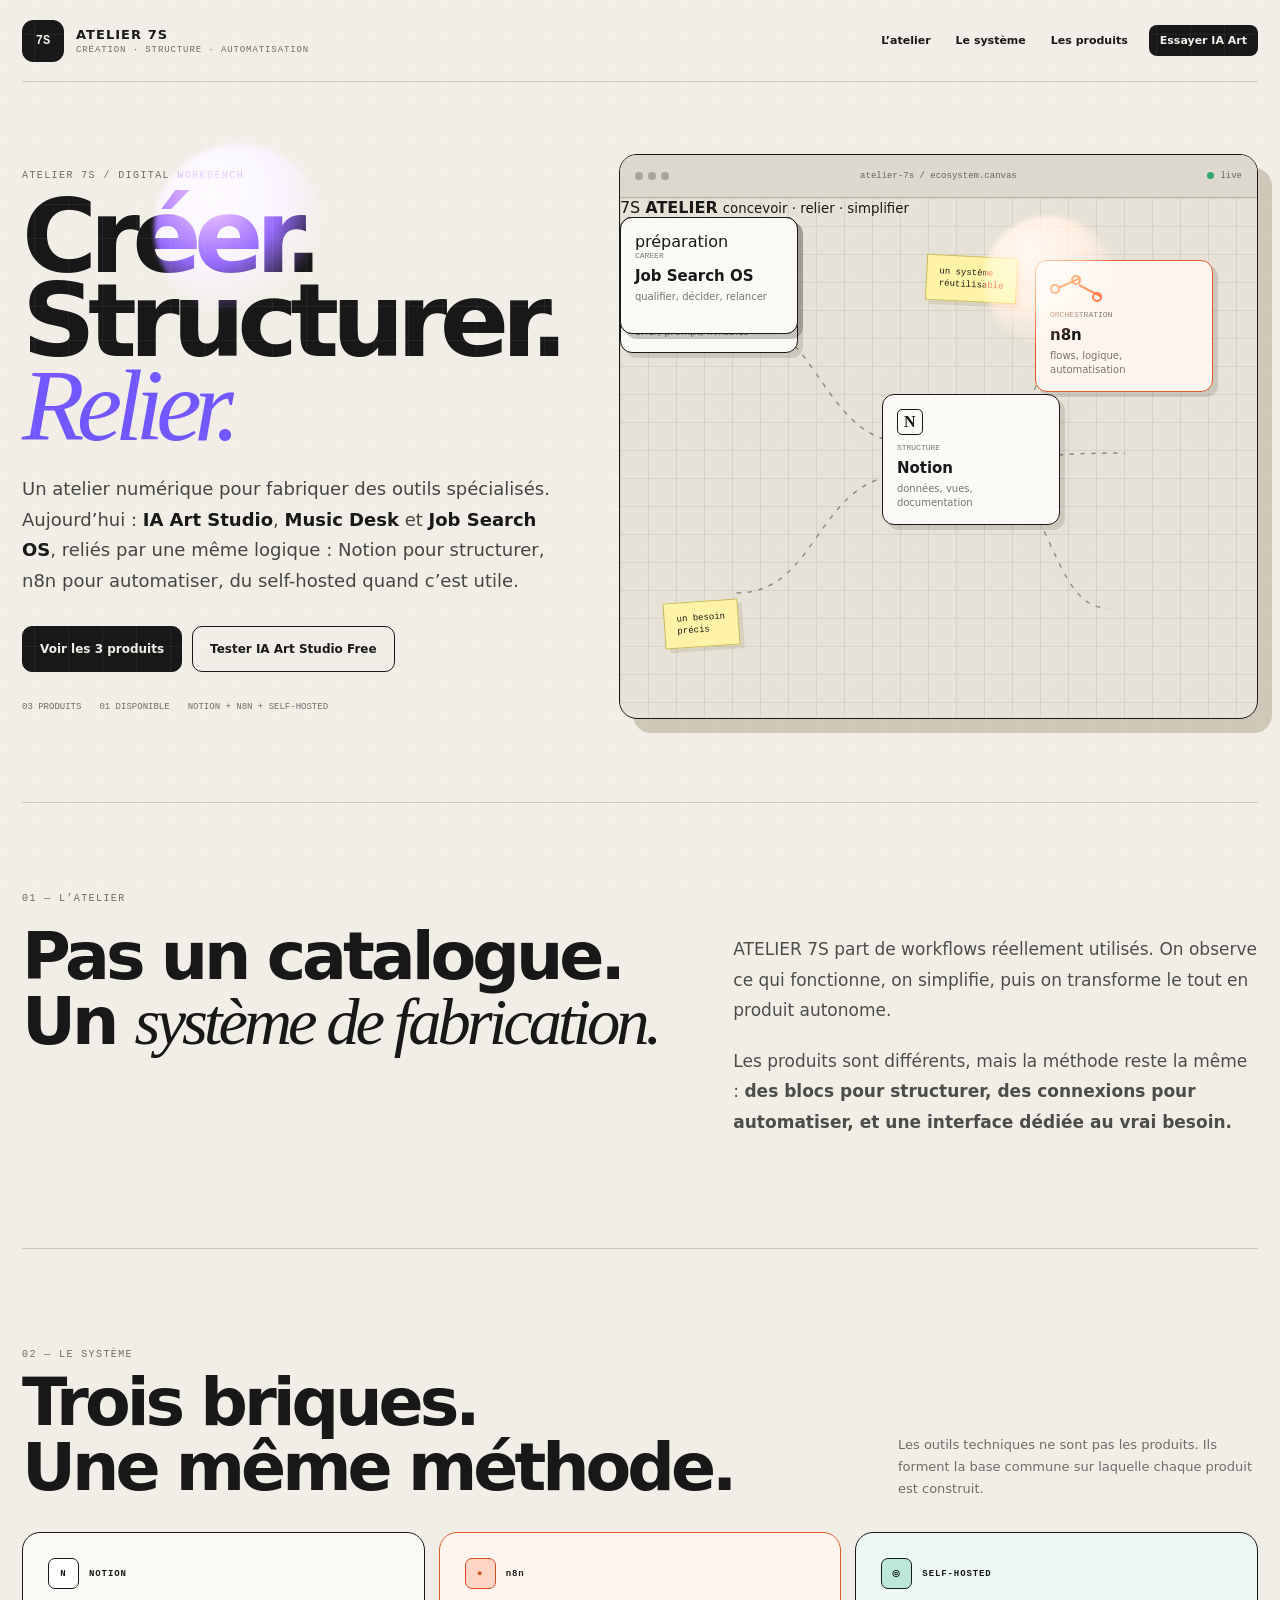
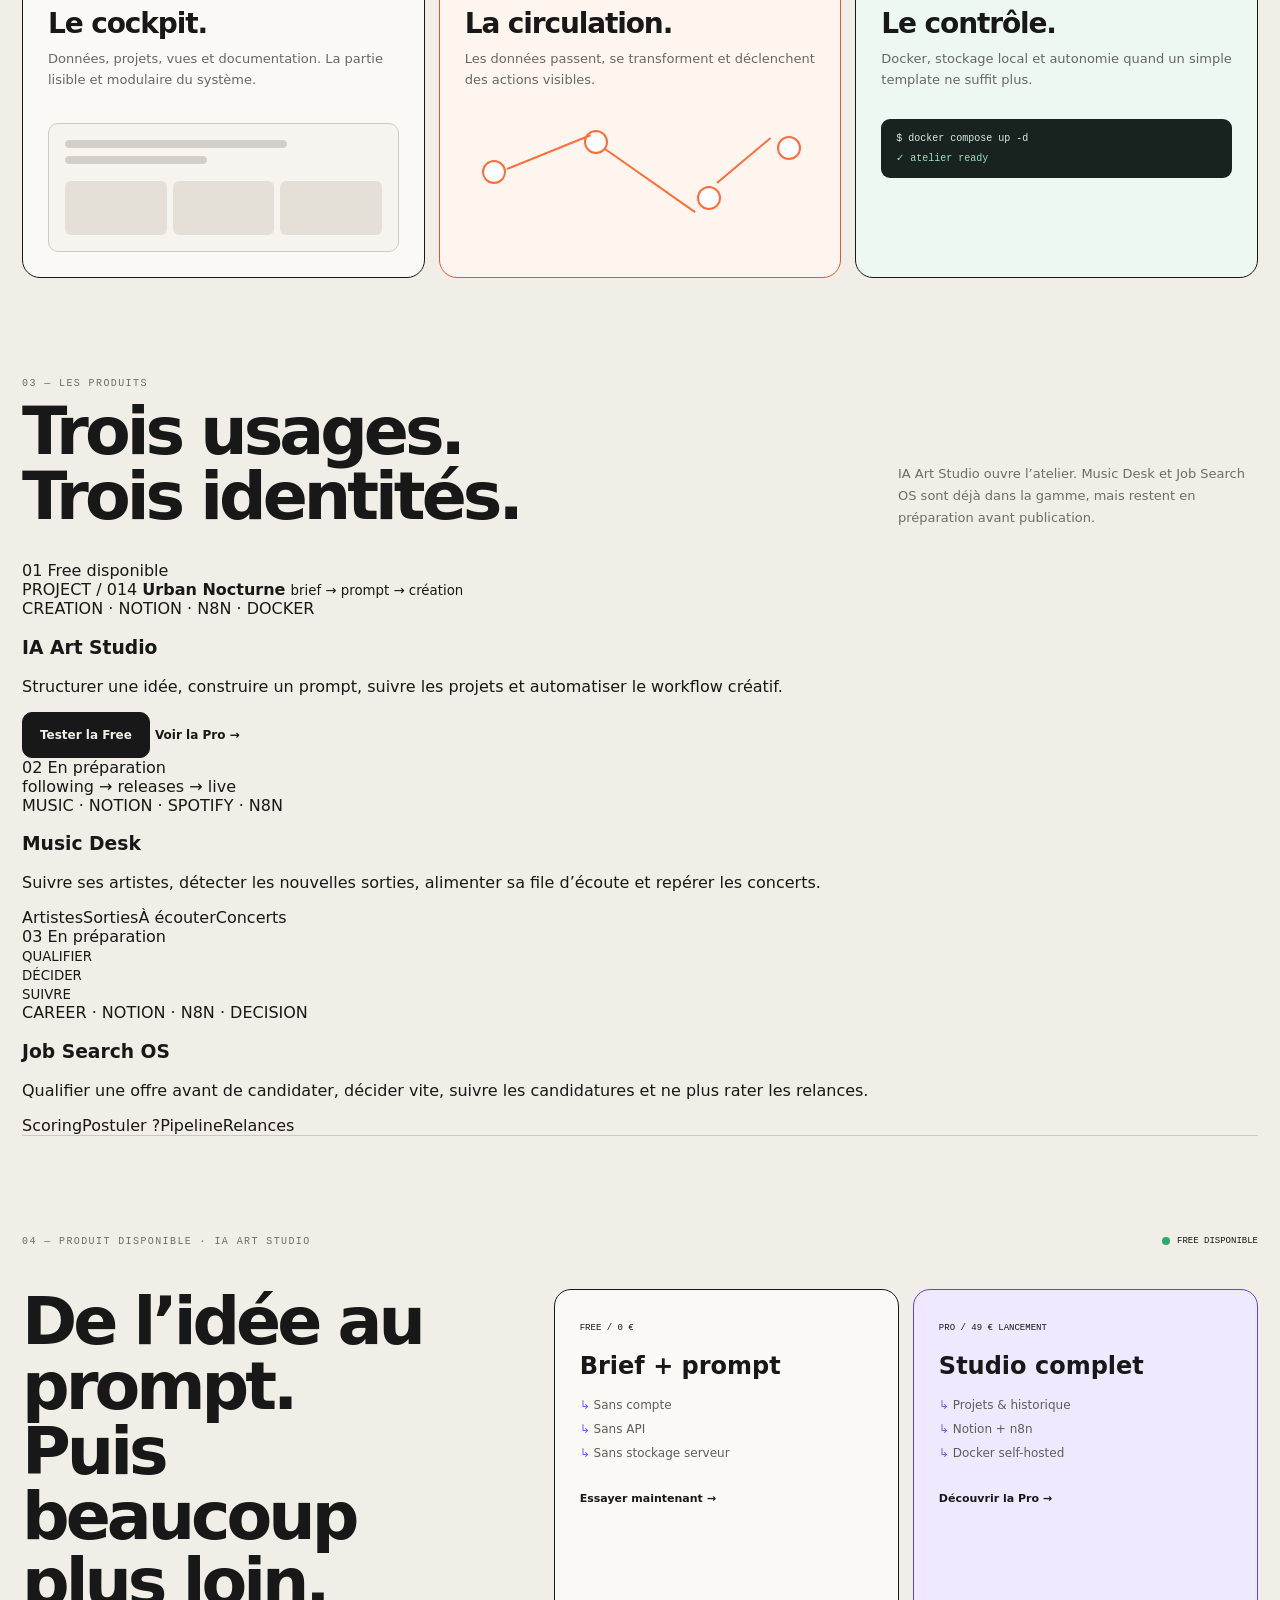
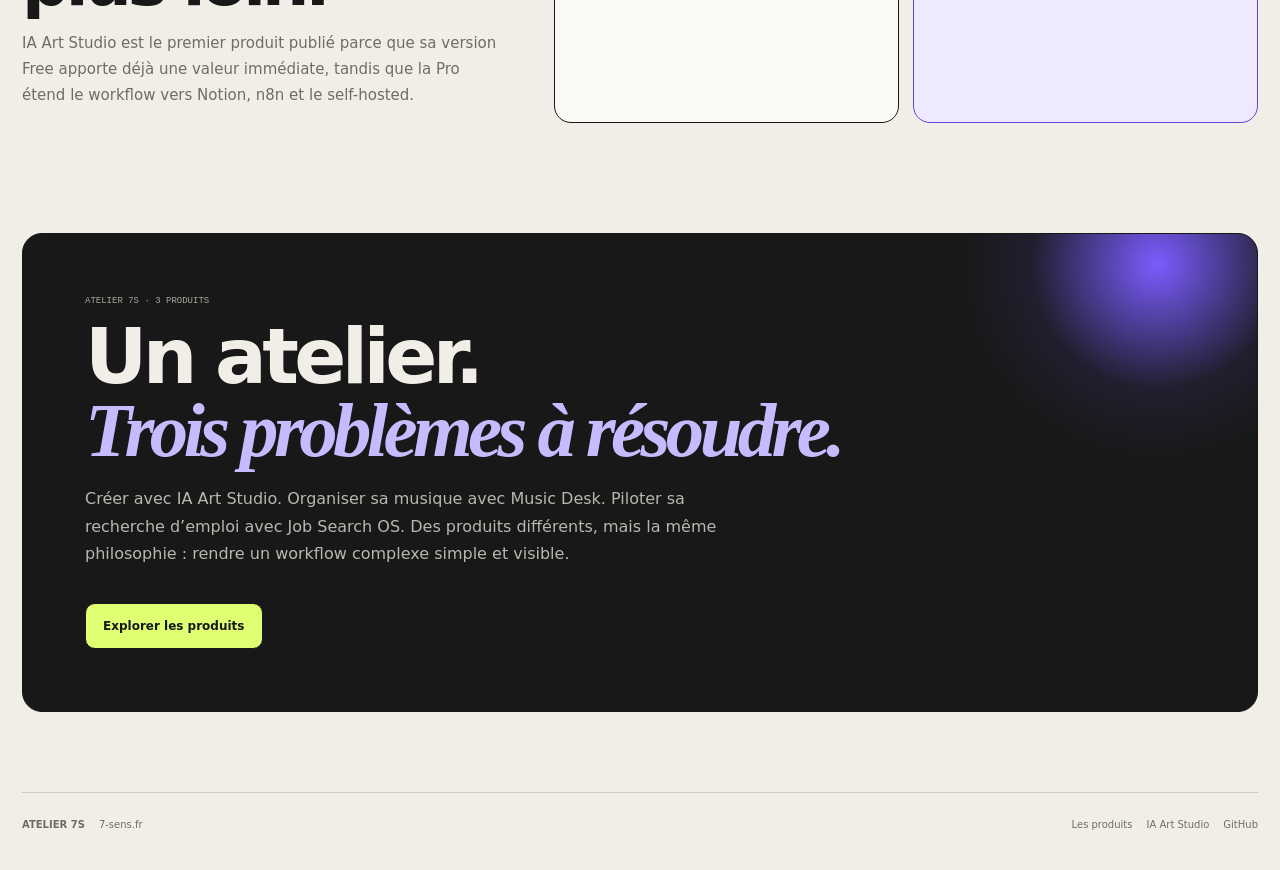
==== index.html @ d1209bac "ATELIER 7S — remet les trois produits au centre de la home" ====
<!doctype html>
<html lang="fr">
<head>
  <meta charset="utf-8">
  <meta name="viewport" content="width=device-width,initial-scale=1">
  <meta name="theme-color" content="#f1eee7">
  <title>ATELIER 7S · Trois produits, un même atelier numérique</title>
  <meta name="description" content="ATELIER 7S conçoit trois produits numériques spécialisés : IA Art Studio, Music Desk et Job Search OS, autour de Notion, n8n et du self-hosted.">
  <link rel="stylesheet" href="atelier-2026.css">
</head>
<body>
  <header class="site-header">
    <a class="identity" href="#top" aria-label="ATELIER 7S">
      <span class="mark">7S</span>
      <span class="identity-copy"><strong>ATELIER 7S</strong><small>CRÉATION · STRUCTURE · AUTOMATISATION</small></span>
    </a>
    <nav aria-label="Navigation principale">
      <a href="#atelier">L’atelier</a>
      <a href="#stack">Le système</a>
      <a href="#products">Les produits</a>
      <a class="nav-button" href="ia-art-studio/free/">Essayer IA Art</a>
    </nav>
  </header>

  <main id="top">
    <section class="hero">
      <div class="hero-copy">
        <p class="eyebrow">ATELIER 7S / DIGITAL WORKBENCH</p>
        <h1>Créer.<br>Structurer.<br><span>Relier.</span></h1>
        <p class="hero-text">Un atelier numérique pour fabriquer des outils spécialisés. Aujourd’hui : <strong>IA Art Studio</strong>, <strong>Music Desk</strong> et <strong>Job Search OS</strong>, reliés par une même logique : Notion pour structurer, n8n pour automatiser, du self-hosted quand c’est utile.</p>
        <div class="hero-actions">
          <a class="button button-dark" href="#products">Voir les 3 produits</a>
          <a class="button button-light" href="ia-art-studio/free/">Tester IA Art Studio Free</a>
        </div>
        <div class="hero-meta">
          <span>03 produits</span>
          <span>01 disponible</span>
          <span>Notion + n8n + self-hosted</span>
        </div>
      </div>

      <div class="workbench" aria-label="Écosystème ATELIER 7S">
        <div class="workbench-top">
          <span class="window-dots"><i></i><i></i><i></i></span>
          <span>atelier-7s / ecosystem.canvas</span>
          <span class="live-state"><i></i>live</span>
        </div>

        <div class="canvas ecosystem-canvas">
          <svg class="flow-lines ecosystem-lines" viewBox="0 0 700 520" preserveAspectRatio="none" aria-hidden="true">
            <path d="M128 120 C220 120, 220 245, 318 245" />
            <path d="M128 395 C220 395, 215 276, 318 276" />
            <path d="M386 250 C470 250, 455 105, 535 105" />
            <path d="M386 260 C480 260, 470 255, 555 255" />
            <path d="M386 270 C475 270, 470 410, 535 410" />
          </svg>

          <article class="flow-node node-notion ecosystem-tool notion-tool">
            <div class="node-brand notion-brand">N</div>
            <small>STRUCTURE</small>
            <strong>Notion</strong>
            <p>données, vues, documentation</p>
          </article>

          <article class="flow-node node-n8n ecosystem-tool n8n-tool">
            <div class="mini-flow"><i></i><i></i><i></i><b></b><b></b></div>
            <small>ORCHESTRATION</small>
            <strong>n8n</strong>
            <p>flows, logique, automatisation</p>
          </article>

          <article class="atelier-core">
            <span>7S</span>
            <strong>ATELIER</strong>
            <small>concevoir · relier · simplifier</small>
          </article>

          <article class="flow-node product-node art-node">
            <span class="node-status active">disponible</span>
            <div class="art-swatch"></div>
            <small>CREATION</small>
            <strong>IA Art Studio</strong>
            <p>brief, prompt, livrables</p>
          </article>

          <article class="flow-node product-node music-node">
            <span class="node-status soon">préparation</span>
            <div class="music-glyph"><i></i><i></i><i></i><i></i></div>
            <small>MUSIC</small>
            <strong>Music Desk</strong>
            <p>artistes, sorties, concerts</p>
          </article>

          <article class="flow-node product-node job-node">
            <span class="node-status soon">préparation</span>
            <div class="job-glyph"><i></i><i></i><i></i></div>
            <small>CAREER</small>
            <strong>Job Search OS</strong>
            <p>qualifier, décider, relancer</p>
          </article>

          <div class="canvas-note note-a">un besoin<br>précis</div>
          <div class="canvas-note note-b">un système<br>réutilisable</div>
        </div>
      </div>
    </section>

    <section class="atelier-section" id="atelier">
      <div class="section-label">01 — L’ATELIER</div>
      <div class="atelier-grid">
        <div>
          <h2>Pas un catalogue.<br>Un <em>système de fabrication.</em></h2>
        </div>
        <div class="atelier-copy">
          <p>ATELIER 7S part de workflows réellement utilisés. On observe ce qui fonctionne, on simplifie, puis on transforme le tout en produit autonome.</p>
          <p>Les produits sont différents, mais la méthode reste la même : <strong>des blocs pour structurer, des connexions pour automatiser, et une interface dédiée au vrai besoin.</strong></p>
        </div>
      </div>
    </section>

    <section class="stack-section" id="stack">
      <div class="section-heading">
        <div>
          <p class="section-label">02 — LE SYSTÈME</p>
          <h2>Trois briques.<br>Une même méthode.</h2>
        </div>
        <p>Les outils techniques ne sont pas les produits. Ils forment la base commune sur laquelle chaque produit est construit.</p>
      </div>

      <div class="bento">
        <article class="tile tile-notion">
          <div class="tile-top"><span class="brand-square notion-square">N</span><span>NOTION</span></div>
          <h3>Le cockpit.</h3>
          <p>Données, projets, vues et documentation. La partie lisible et modulaire du système.</p>
          <div class="notion-mock">
            <span class="line w70"></span><span class="line w45"></span>
            <div class="mock-columns"><i></i><i></i><i></i></div>
          </div>
        </article>

        <article class="tile tile-n8n">
          <div class="tile-top"><span class="brand-square n8n-square">●</span><span>n8n</span></div>
          <h3>La circulation.</h3>
          <p>Les données passent, se transforment et déclenchent des actions visibles.</p>
          <div class="n8n-mock">
            <span class="n n1"></span><span class="n n2"></span><span class="n n3"></span><span class="n n4"></span>
            <i class="c c1"></i><i class="c c2"></i><i class="c c3"></i>
          </div>
        </article>

        <article class="tile tile-local">
          <div class="tile-top"><span class="brand-square local-square">◎</span><span>SELF-HOSTED</span></div>
          <h3>Le contrôle.</h3>
          <p>Docker, stockage local et autonomie quand un simple template ne suffit plus.</p>
          <div class="terminal">
            <span>$ docker compose up -d</span>
            <span class="terminal-ok">✓ atelier ready</span>
          </div>
        </article>
      </div>
    </section>

    <section class="products-section" id="products">
      <div class="section-heading">
        <div>
          <p class="section-label">03 — LES PRODUITS</p>
          <h2>Trois usages.<br>Trois identités.</h2>
        </div>
        <p>IA Art Studio ouvre l’atelier. Music Desk et Job Search OS sont déjà dans la gamme, mais restent en préparation avant publication.</p>
      </div>

      <div class="product-family">
        <article class="family-card family-art">
          <div class="family-card-head">
            <span class="family-number">01</span>
            <span class="family-status active">Free disponible</span>
          </div>
          <div class="family-visual art-family-visual">
            <div class="art-orb orb-a"></div>
            <div class="art-orb orb-b"></div>
            <div class="art-gridlines"></div>
            <div class="mini-ui">
              <span>PROJECT / 014</span>
              <strong>Urban Nocturne</strong>
              <small>brief → prompt → création</small>
            </div>
          </div>
          <div class="family-copy">
            <span class="family-kicker">CREATION · NOTION · N8N · DOCKER</span>
            <h3>IA Art Studio</h3>
            <p>Structurer une idée, construire un prompt, suivre les projets et automatiser le workflow créatif.</p>
            <div class="family-actions">
              <a class="button button-dark" href="ia-art-studio/free/">Tester la Free</a>
              <a class="text-link" href="ia-art-studio/">Voir la Pro →</a>
            </div>
          </div>
        </article>

        <article class="family-card family-music">
          <div class="family-card-head">
            <span class="family-number">02</span>
            <span class="family-status soon">En préparation</span>
          </div>
          <div class="family-visual music-family-visual">
            <div class="record record-a"><i></i></div>
            <div class="record record-b"><i></i></div>
            <div class="waveform"><i></i><i></i><i></i><i></i><i></i><i></i><i></i><i></i></div>
            <span class="now-playing">following → releases → live</span>
          </div>
          <div class="family-copy">
            <span class="family-kicker">MUSIC · NOTION · SPOTIFY · N8N</span>
            <h3>Music Desk</h3>
            <p>Suivre ses artistes, détecter les nouvelles sorties, alimenter sa file d’écoute et repérer les concerts.</p>
            <div class="family-tags"><span>Artistes</span><span>Sorties</span><span>À écouter</span><span>Concerts</span></div>
          </div>
        </article>

        <article class="family-card family-job">
          <div class="family-card-head">
            <span class="family-number">03</span>
            <span class="family-status soon">En préparation</span>
          </div>
          <div class="family-visual job-family-visual">
            <div class="pipeline-col">
              <small>QUALIFIER</small><i></i><i></i><i></i>
            </div>
            <div class="pipeline-col">
              <small>DÉCIDER</small><i class="good"></i><i></i>
            </div>
            <div class="pipeline-col">
              <small>SUIVRE</small><i></i><i class="good"></i>
            </div>
          </div>
          <div class="family-copy">
            <span class="family-kicker">CAREER · NOTION · N8N · DECISION</span>
            <h3>Job Search OS</h3>
            <p>Qualifier une offre avant de candidater, décider vite, suivre les candidatures et ne plus rater les relances.</p>
            <div class="family-tags"><span>Scoring</span><span>Postuler ?</span><span>Pipeline</span><span>Relances</span></div>
          </div>
        </article>
      </div>
    </section>

    <section class="product-focus" id="ia-art">
      <div class="product-focus-head">
        <p class="section-label">04 — PRODUIT DISPONIBLE · IA ART STUDIO</p>
        <span class="availability"><i></i> Free disponible</span>
      </div>
      <div class="product-focus-grid">
        <div>
          <h2>De l’idée au prompt.<br>Puis beaucoup plus loin.</h2>
          <p>IA Art Studio est le premier produit publié parce que sa version Free apporte déjà une valeur immédiate, tandis que la Pro étend le workflow vers Notion, n8n et le self-hosted.</p>
        </div>
        <div class="edition-card free-card">
          <span>FREE / 0 €</span>
          <h3>Brief + prompt</h3>
          <ul><li>Sans compte</li><li>Sans API</li><li>Sans stockage serveur</li></ul>
          <a href="ia-art-studio/free/">Essayer maintenant →</a>
        </div>
        <div class="edition-card pro-card">
          <span>PRO / 49 € LANCEMENT</span>
          <h3>Studio complet</h3>
          <ul><li>Projets & historique</li><li>Notion + n8n</li><li>Docker self-hosted</li></ul>
          <a href="ia-art-studio/">Découvrir la Pro →</a>
        </div>
      </div>
    </section>

    <section class="closing">
      <div class="closing-label">ATELIER 7S · 3 PRODUITS</div>
      <h2>Un atelier.<br><span>Trois problèmes à résoudre.</span></h2>
      <p>Créer avec IA Art Studio. Organiser sa musique avec Music Desk. Piloter sa recherche d’emploi avec Job Search OS. Des produits différents, mais la même philosophie : rendre un workflow complexe simple et visible.</p>
      <a class="button button-accent" href="#products">Explorer les produits</a>
    </section>
  </main>

  <footer>
    <div><strong>ATELIER 7S</strong><span>7-sens.fr</span></div>
    <div><a href="#products">Les produits</a><a href="ia-art-studio/">IA Art Studio</a><a href="https://github.com/Etorrent-Org">GitHub</a></div>
  </footer>
</body>
</html>
---- atelier-2026.css ----
@import url('https://fonts.googleapis.com/css2?family=DM+Mono:wght@400;500&family=Manrope:wght@400;500;600;700;800&family=Newsreader:ital,opsz,wght@1,6..72,500&display=swap');

:root{
  --paper:#f1eee7;--paper-2:#e8e3d9;--ink:#171817;--muted:#6d6d67;--line:#cfc9bd;
  --violet:#7257ff;--violet-soft:#d9d0ff;--orange:#ff6d3a;--orange-soft:#ffd5c6;
  --mint:#bce8d8;--acid:#dfff73;--white:#faf9f5;--black:#151615;
}
*{box-sizing:border-box}
html{scroll-behavior:smooth}
body{margin:0;background:var(--paper);color:var(--ink);font-family:Inter,ui-sans-serif,system-ui,-apple-system,BlinkMacSystemFont,"Segoe UI",sans-serif}
a{color:inherit}
.site-header{width:min(1400px,calc(100% - 44px));margin:auto;min-height:82px;display:flex;align-items:center;justify-content:space-between;border-bottom:1px solid var(--line);gap:24px}
.identity{display:flex;align-items:center;gap:12px;text-decoration:none}
.mark{width:42px;height:42px;display:grid;place-items:center;border:1.5px solid var(--ink);border-radius:11px;background:var(--ink);color:var(--paper);font:700 12px ui-monospace,SFMono-Regular,Menlo,Consolas,monospace}
.identity-copy strong,.identity-copy small{display:block}.identity-copy strong{font-size:13px;letter-spacing:.08em}.identity-copy small{margin-top:3px;color:var(--muted);font:500 9px ui-monospace,SFMono-Regular,Menlo,Consolas,monospace;letter-spacing:.1em}
.site-header nav{display:flex;align-items:center;gap:3px}.site-header nav a{padding:9px 11px;text-decoration:none;font-size:11px;font-weight:700;border-radius:8px}.site-header nav a:hover{background:rgba(23,24,23,.06)}
.site-header .nav-button{margin-left:7px;background:var(--ink);color:var(--paper)}
main{width:min(1400px,calc(100% - 44px));margin:auto}
.hero{min-height:720px;display:grid;grid-template-columns:.88fr 1.12fr;gap:58px;align-items:center;padding:70px 0 82px}
.eyebrow,.section-label{font:500 10px ui-monospace,SFMono-Regular,Menlo,Consolas,monospace;letter-spacing:.14em;text-transform:uppercase;color:var(--muted)}
.hero h1{margin:14px 0 26px;font-size:clamp(68px,8vw,118px);line-height:.82;letter-spacing:-.075em}.hero h1 span{font-family:Georgia,"Times New Roman",serif;font-style:italic;font-weight:500;color:var(--violet)}
.hero-text{max-width:590px;font-size:18px;line-height:1.7;color:#44453f}.hero-text strong{color:var(--ink)}
.hero-actions{display:flex;gap:10px;margin-top:29px;flex-wrap:wrap}.button{min-height:46px;display:inline-flex;align-items:center;justify-content:center;padding:0 17px;border-radius:10px;text-decoration:none;font-size:12px;font-weight:800;border:1.5px solid var(--ink);transition:.18s transform,.18s box-shadow}.button:hover{transform:translateY(-2px);box-shadow:0 8px 0 rgba(23,24,23,.11)}.button-dark{background:var(--ink);color:var(--paper)}.button-light{background:transparent}.button-accent{background:var(--acid)}
.hero-meta{display:flex;gap:18px;flex-wrap:wrap;margin-top:30px;color:var(--muted);font:500 9px ui-monospace,SFMono-Regular,Menlo,Consolas,monospace;text-transform:uppercase}
.workbench{border:1.5px solid var(--ink);border-radius:18px;background:#e7e2d7;box-shadow:14px 14px 0 #cfc7b8;overflow:hidden}
.workbench-top{height:43px;display:grid;grid-template-columns:1fr auto 1fr;align-items:center;padding:0 15px;border-bottom:1px solid #bdb7ab;font:500 9px ui-monospace,SFMono-Regular,Menlo,Consolas,monospace;color:#67655f;background:#ddd8ce}.window-dots{display:flex;gap:5px}.window-dots i{width:8px;height:8px;border-radius:50%;background:#aaa49a}.workbench-top>span:nth-child(2){justify-self:center}.live-state{justify-self:end;display:flex;gap:6px;align-items:center}.live-state i{width:7px;height:7px;border-radius:50%;background:#32a56d}
.canvas{position:relative;height:520px;overflow:hidden;background-image:linear-gradient(#d7d1c6 1px,transparent 1px),linear-gradient(90deg,#d7d1c6 1px,transparent 1px);background-size:28px 28px}
.flow-lines{position:absolute;inset:0;width:100%;height:100%}.flow-lines path{fill:none;stroke:#8f8b82;stroke-width:1.5;stroke-dasharray:5 7;animation:dash 13s linear infinite}@keyframes dash{to{stroke-dashoffset:-120}}
.flow-node{position:absolute;width:178px;min-height:117px;padding:14px 14px 13px;border:1.5px solid var(--ink);border-radius:12px;background:var(--white);box-shadow:5px 5px 0 rgba(23,24,23,.13)}.flow-node small{display:block;margin:0 0 7px;font:500 8px ui-monospace,SFMono-Regular,Menlo,Consolas,monospace;color:#7a7971}.flow-node strong{display:block;font-size:15px}.flow-node p{margin:5px 0 0;color:#77756f;font-size:10px;line-height:1.45}.node-index{position:absolute;right:10px;top:10px;font:500 8px ui-monospace,SFMono-Regular,Menlo,Consolas,monospace;color:#8c887e}.node-brief{left:42px;top:65px}.node-notion{left:262px;top:196px}.node-n8n{right:44px;top:62px;border-color:#e3592b;background:#fff5ef}.node-art{right:28px;bottom:54px;border-color:#5f46da;background:#f4f0ff}
.node-brand{width:26px;height:26px;display:grid;place-items:center;margin-bottom:8px;border:1px solid var(--ink);border-radius:5px;font-family:Georgia,serif;font-weight:800}.mini-flow{position:relative;width:52px;height:27px;margin-bottom:8px}.mini-flow i{position:absolute;width:10px;height:10px;border:2px solid var(--orange);border-radius:50%;background:#fff}.mini-flow i:nth-child(1){left:0;top:9px}.mini-flow i:nth-child(2){left:21px;top:0}.mini-flow i:nth-child(3){right:0;bottom:0}.mini-flow b{position:absolute;height:2px;background:var(--orange);transform-origin:left}.mini-flow b:nth-of-type(1){width:24px;left:8px;top:12px;transform:rotate(-24deg)}.mini-flow b:nth-of-type(2){width:25px;left:29px;top:9px;transform:rotate(28deg)}
.art-swatch{width:44px;height:27px;margin-bottom:8px;border-radius:7px;background:linear-gradient(135deg,#5d49f2,#c161ff 55%,#ff7b59)}
.canvas-note{position:absolute;padding:10px 12px;background:#fff3a7;border:1px solid #c4b85e;font:500 9px ui-monospace,SFMono-Regular,Menlo,Consolas,monospace;line-height:1.35;transform:rotate(-4deg);box-shadow:4px 4px 0 rgba(92,81,28,.12)}.note-a{left:44px;bottom:70px}.note-b{left:48%;top:58px;transform:rotate(3deg)}
.atelier-section,.stack-section,.product-focus{padding:90px 0;border-top:1px solid var(--line)}
.atelier-grid{display:grid;grid-template-columns:1.1fr .9fr;gap:70px;margin-top:20px}.atelier-grid h2,.section-heading h2,.product-focus h2{margin:0;font-size:clamp(44px,5.2vw,76px);line-height:.98;letter-spacing:-.06em}.atelier-grid h2 em{font-family:Georgia,"Times New Roman",serif;font-weight:500}.atelier-copy{padding-top:10px}.atelier-copy p{margin:0 0 20px;color:#4d4d48;font-size:17px;line-height:1.8}
.section-heading{display:flex;align-items:end;justify-content:space-between;gap:30px;margin-bottom:32px}.section-heading>div{max-width:800px}.section-heading>p{max-width:360px;margin:0;color:var(--muted);font-size:13px;line-height:1.7}
.bento{display:grid;grid-template-columns:repeat(12,1fr);gap:14px}.tile{position:relative;min-height:300px;padding:25px;border:1.5px solid var(--ink);border-radius:18px;overflow:hidden;background:var(--white)}.tile h3{margin:18px 0 8px;font-size:28px;letter-spacing:-.04em}.tile p{margin:0;color:#686761;font-size:13px;line-height:1.65}.tile-top{display:flex;align-items:center;gap:10px;font:600 9px ui-monospace,SFMono-Regular,Menlo,Consolas,monospace;letter-spacing:.1em}.brand-square{width:31px;height:31px;display:grid;place-items:center;border-radius:7px;border:1.5px solid var(--ink);font-weight:800}.notion-square{background:#fff}.n8n-square{background:var(--orange-soft);color:#d84e22;border-color:#d84e22}.art-square{background:var(--violet-soft);color:#5f46da;border-color:#5f46da}.local-square{background:var(--mint)}
.tile-notion{grid-column:span 4}.tile-n8n{grid-column:span 4;background:#fff5ef;border-color:#dd5a31}.tile-local{grid-column:span 4;background:#edf8f3}.tile-art{grid-column:span 8;display:grid;grid-template-columns:.88fr 1.12fr;gap:25px;min-height:430px;background:#ebe6ff;border-color:#5f46da}.tile-rule{grid-column:span 4;background:var(--acid);display:flex;flex-direction:column;justify-content:space-between}.tile-rule blockquote{margin:30px 0 0;font-family:Georgia,"Times New Roman",serif;font-size:42px;line-height:1.05}.rule-num{font:500 9px ui-monospace,SFMono-Regular,Menlo,Consolas,monospace}
.notion-mock{margin-top:32px;padding:16px;border:1px solid #d0cbc0;border-radius:10px;background:#f6f4ef}.line{display:block;height:8px;margin-bottom:8px;border-radius:99px;background:#d4d0c8}.w70{width:70%}.w45{width:45%}.mock-columns{display:grid;grid-template-columns:repeat(3,1fr);gap:6px;margin-top:17px}.mock-columns i{height:54px;border-radius:6px;background:#e5e0d7}
.n8n-mock{position:relative;height:100px;margin-top:27px}.n8n-mock .n{position:absolute;width:24px;height:24px;border:2px solid var(--orange);border-radius:50%;background:#fff}.n1{left:5%;top:42%}.n2{left:34%;top:12%}.n3{right:27%;bottom:8%}.n4{right:4%;top:18%}.n8n-mock .c{position:absolute;height:2px;background:var(--orange);transform-origin:left}.c1{width:90px;left:12%;top:50%;transform:rotate(-22deg)}.c2{width:110px;left:40%;top:30%;transform:rotate(35deg)}.c3{width:70px;right:8%;bottom:34%;transform:rotate(-40deg)}
.tile-art-copy{display:flex;flex-direction:column;justify-content:center}.tile-art h3{font-size:39px}.product-buttons{display:flex;align-items:center;gap:17px;margin-top:24px}.text-link{font-size:12px;font-weight:800;text-decoration:none}.art-panel{position:relative;min-height:360px;border-radius:13px;overflow:hidden;background:#1e1535}.art-panel{background:radial-gradient(circle at 22% 20%,#7f64ff 0 8%,transparent 30%),radial-gradient(circle at 78% 30%,#ff7550 0 7%,transparent 28%),linear-gradient(145deg,#171224,#30204e 58%,#171522)}.art-gridlines{position:absolute;inset:0;background-image:linear-gradient(rgba(255,255,255,.055) 1px,transparent 1px),linear-gradient(90deg,rgba(255,255,255,.055) 1px,transparent 1px);background-size:34px 34px}.art-orb{position:absolute;border-radius:50%;filter:blur(2px);mix-blend-mode:screen}.orb-a{width:170px;height:170px;left:12%;top:16%;background:radial-gradient(circle at 34% 30%,#ffd0fd,#8e5dff 42%,transparent 72%)}.orb-b{width:130px;height:130px;right:13%;top:24%;background:radial-gradient(circle at 35% 30%,#ffc0a8,#ff754f 42%,transparent 72%)}.orb-c{width:220px;height:220px;left:36%;bottom:-22%;background:radial-gradient(circle at 40% 35%,#9ff3dc,#2d806b 38%,transparent 70%)}.art-ui-card{position:absolute;z-index:2;left:18px;top:18px;width:190px;padding:14px;border:1px solid rgba(255,255,255,.22);border-radius:11px;background:rgba(17,12,29,.64);backdrop-filter:blur(12px);color:#fff}.art-ui-card span,.art-ui-card small{display:block;font:500 8px ui-monospace,SFMono-Regular,Menlo,Consolas,monospace;color:#cfc4ef}.art-ui-card strong{display:block;margin:8px 0 5px;font-size:16px}.art-caption{position:absolute;z-index:2;left:14px;bottom:13px;padding:8px 10px;border-radius:8px;background:rgba(16,11,28,.72);color:#fff;font:500 9px ui-monospace,SFMono-Regular,Menlo,Consolas,monospace}
.terminal{margin-top:28px;padding:14px 15px;border-radius:9px;background:#18221f;color:#d7eee5;font:500 10px ui-monospace,SFMono-Regular,Menlo,Consolas,monospace;display:grid;gap:8px}.terminal-ok{color:#9ae2bd}
.product-focus-head{display:flex;align-items:center;justify-content:space-between}.availability{display:flex;align-items:center;gap:7px;font:500 9px ui-monospace,SFMono-Regular,Menlo,Consolas,monospace;text-transform:uppercase}.availability i{width:8px;height:8px;border-radius:50%;background:#2daa6f}.product-focus-grid{display:grid;grid-template-columns:1.2fr .8fr .8fr;gap:14px;margin-top:32px}.product-focus-grid>div:first-child{padding-right:38px}.product-focus-grid>div:first-child p{max-width:620px;color:var(--muted);font-size:15px;line-height:1.75}.edition-card{padding:25px;border:1.5px solid var(--ink);border-radius:17px;background:var(--white)}.edition-card>span{font:500 9px ui-monospace,SFMono-Regular,Menlo,Consolas,monospace}.edition-card h3{margin:18px 0 13px;font-size:24px}.edition-card ul{padding:0;margin:0 0 22px;list-style:none;color:#5e5e58;font-size:12px;line-height:2}.edition-card li:before{content:"↳ ";color:var(--violet)}.edition-card a{font-size:11px;font-weight:800;text-decoration:none}.pro-card{background:#eee9ff;border-color:#5f46da}
.closing{margin:20px 0 80px;padding:62px;border:1.5px solid var(--ink);border-radius:20px;background:var(--ink);color:var(--paper);position:relative;overflow:hidden}.closing:before{content:"";position:absolute;width:420px;height:420px;border-radius:50%;right:-110px;top:-180px;background:radial-gradient(circle,#7a5cff 0%,rgba(122,87,255,.1) 42%,transparent 68%)}.closing-label{font:500 9px ui-monospace,SFMono-Regular,Menlo,Consolas,monospace;color:#aaa89f}.closing h2{position:relative;margin:15px 0 17px;font-size:clamp(48px,6vw,86px);line-height:.95;letter-spacing:-.06em}.closing h2 span{font-family:Georgia,"Times New Roman",serif;font-style:italic;color:#c8baff}.closing p{position:relative;max-width:650px;color:#b9b7af;line-height:1.7}.closing .button{position:relative;margin-top:20px;color:var(--ink)}
footer{width:min(1400px,calc(100% - 44px));margin:auto;padding:26px 0 40px;border-top:1px solid var(--line);display:flex;justify-content:space-between;gap:20px;font-size:10px;color:var(--muted)}footer div{display:flex;gap:14px}footer a{text-decoration:none}
@media(max-width:1050px){.hero{grid-template-columns:1fr;padding-top:50px}.workbench{max-width:820px}.atelier-grid,.product-focus-grid{grid-template-columns:1fr}.tile-notion,.tile-n8n,.tile-local{grid-column:span 6}.tile-art{grid-column:span 12}.tile-rule{grid-column:span 6}.product-focus-grid>div:first-child{padding-right:0}}
@media(max-width:760px){.site-header nav a:not(.nav-button){display:none}.identity-copy small{display:none}.hero h1{font-size:68px}.canvas{height:460px}.flow-node{transform:scale(.86);transform-origin:top left}.node-brief{left:18px}.node-notion{left:150px;top:192px}.node-n8n{right:-5px}.node-art{right:-20px;bottom:35px}.note-b{display:none}.atelier-grid{grid-template-columns:1fr;gap:25px}.section-heading{align-items:flex-start;flex-direction:column}.tile-notion,.tile-n8n,.tile-local,.tile-art,.tile-rule{grid-column:span 12}.tile-art{grid-template-columns:1fr}.art-panel{min-height:280px}.closing{padding:38px 24px}.closing h2{font-size:50px}}
@media(max-width:500px){main,.site-header,footer{width:min(100% - 28px,1400px)}.hero{min-height:0;padding:42px 0 58px}.hero h1{font-size:54px}.hero-text{font-size:15px}.workbench{box-shadow:7px 7px 0 #cfc7b8}.canvas{height:440px}.flow-node{width:158px}.node-notion{left:100px;top:188px}.tile h3{font-size:25px}.tile-art h3{font-size:31px}.atelier-section,.stack-section,.product-focus{padding:68px 0}.atelier-grid h2,.section-heading h2,.product-focus h2{font-size:43px}}
@media(prefers-reduced-motion:reduce){html{scroll-behavior:auto}.flow-lines path{animation:none}.button{transition:none}}
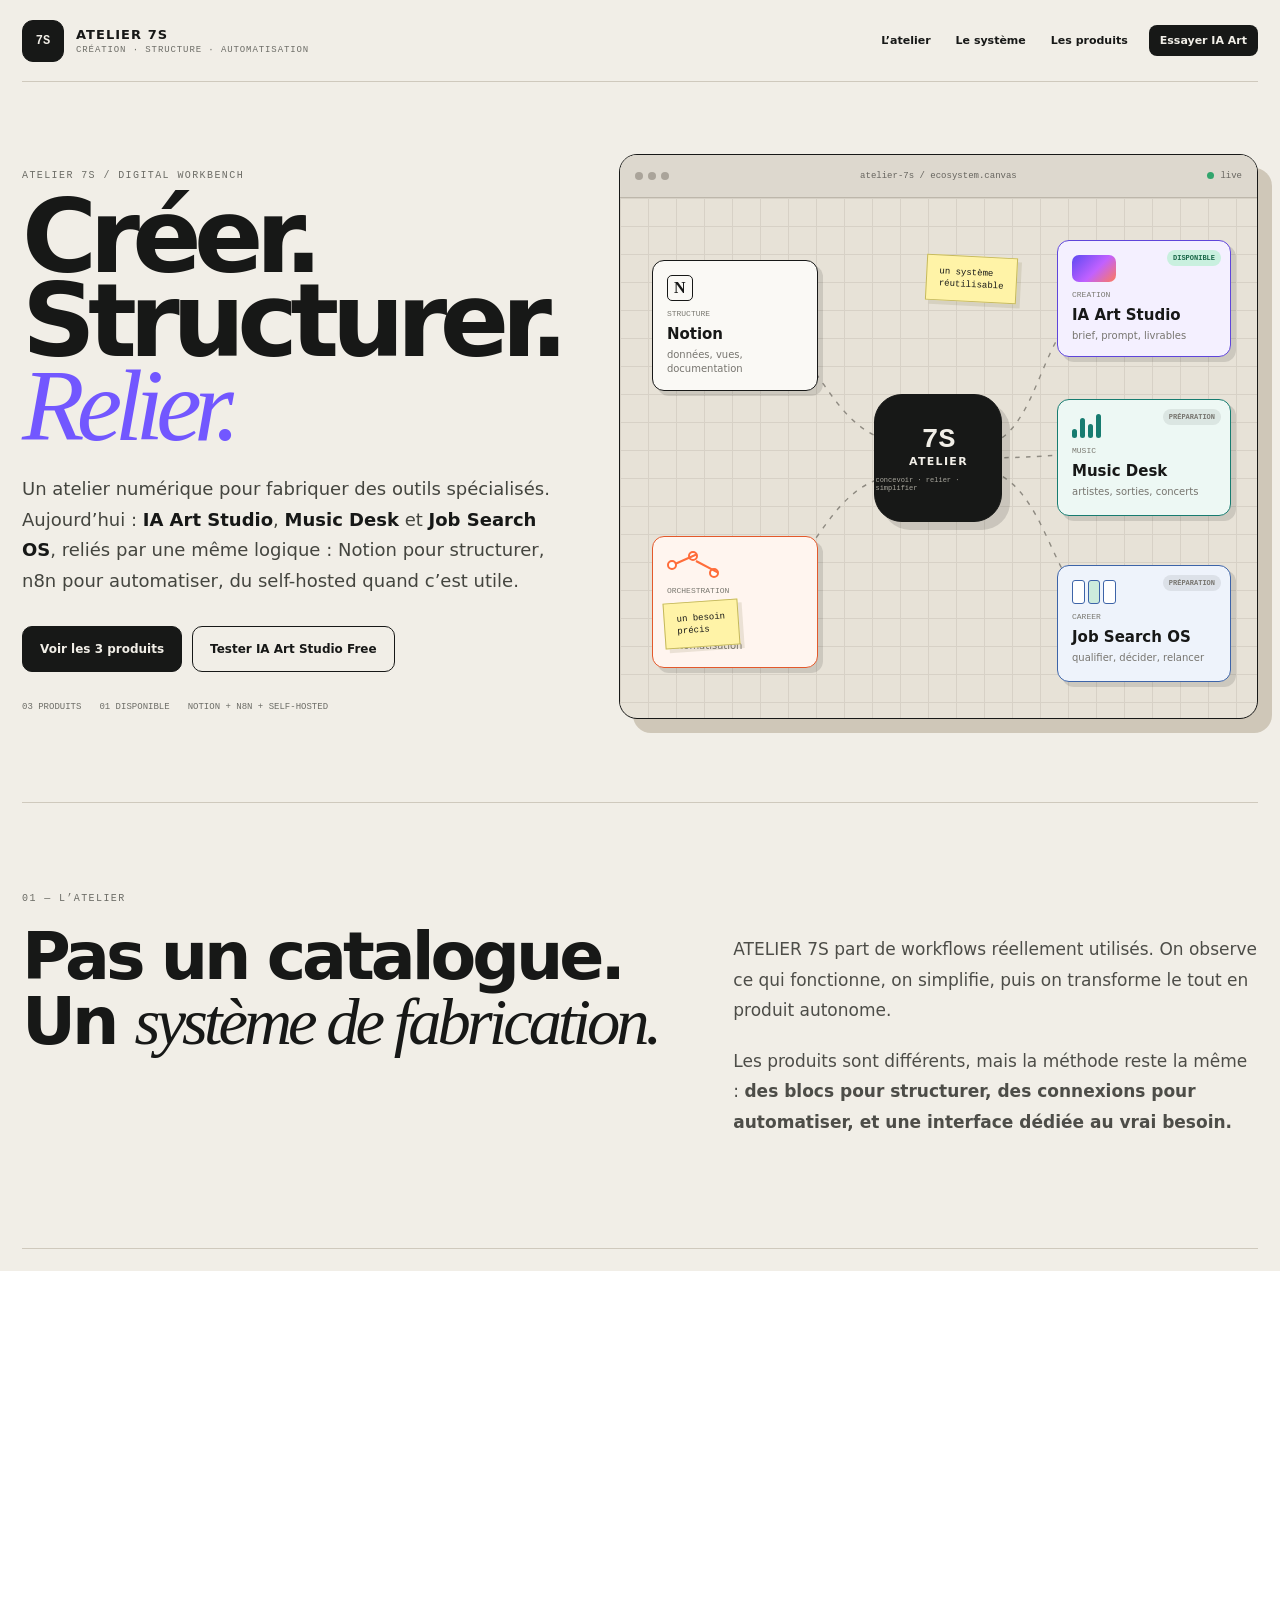
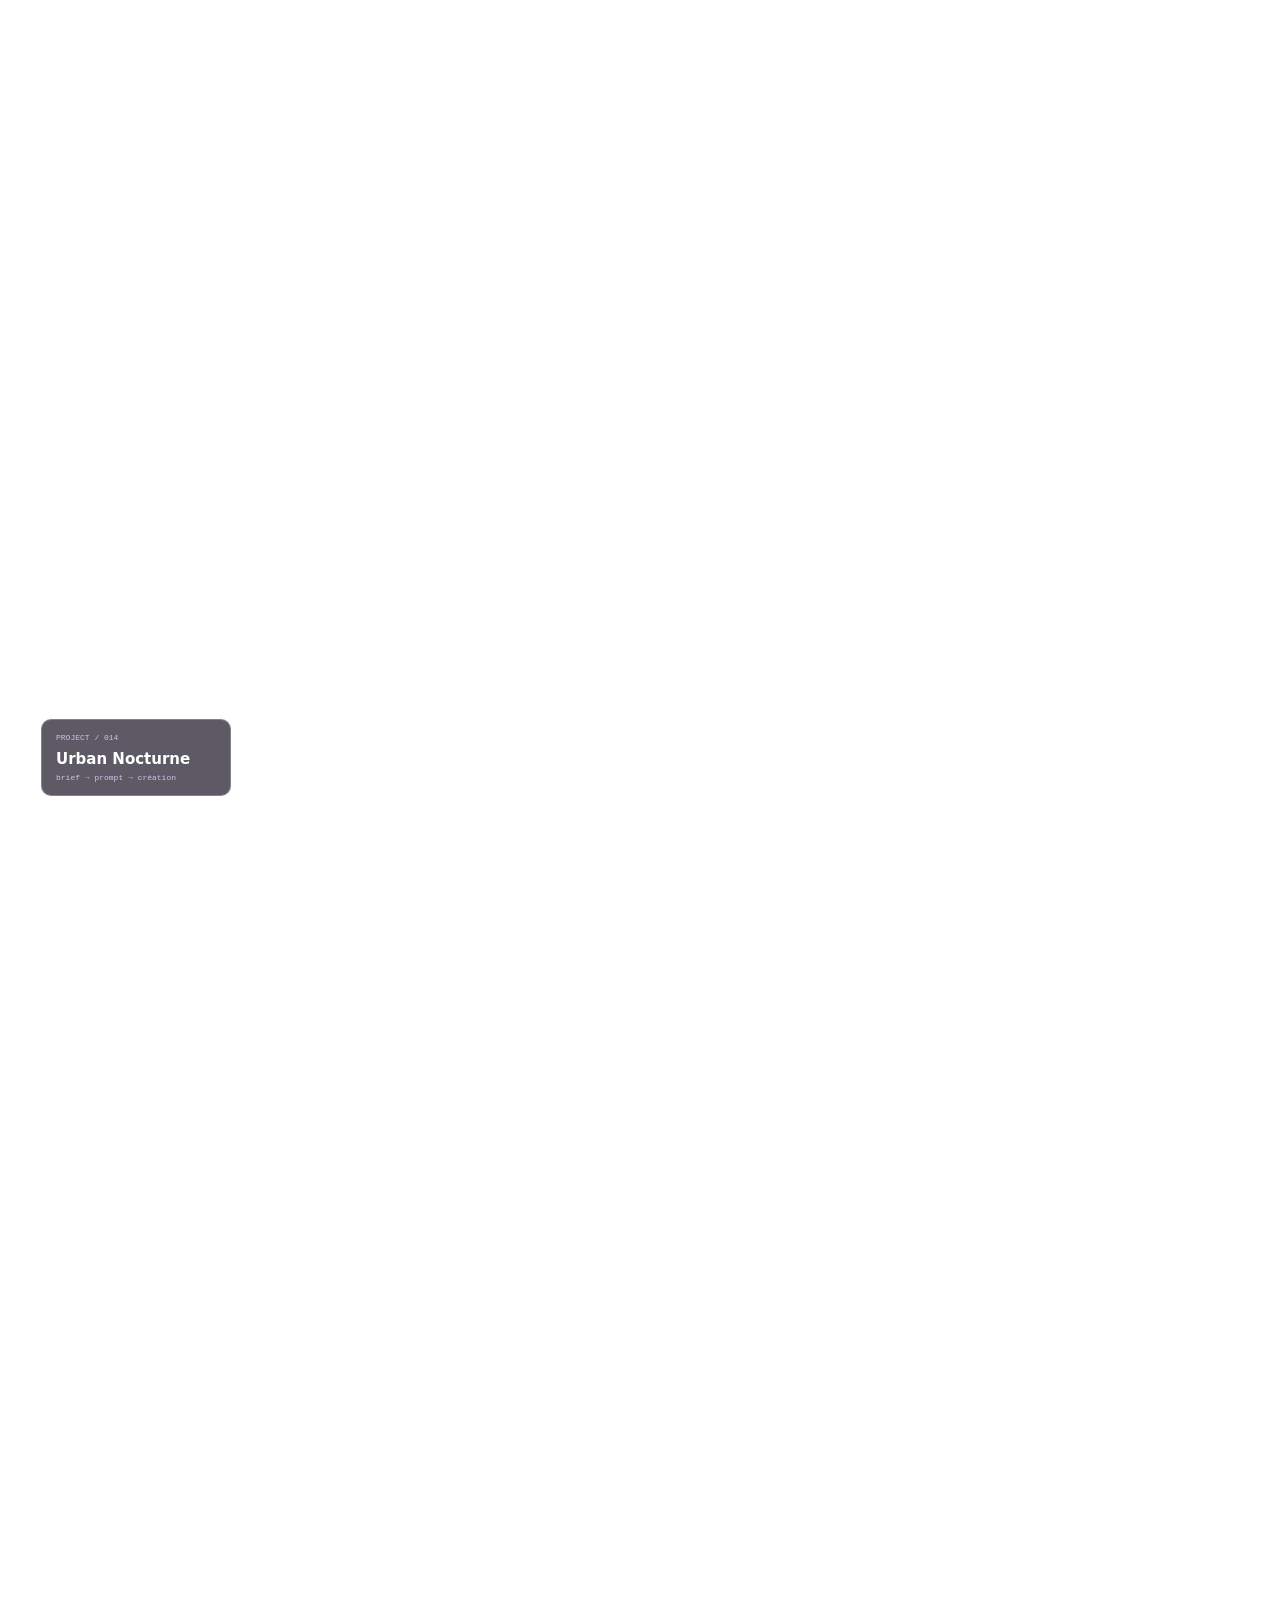
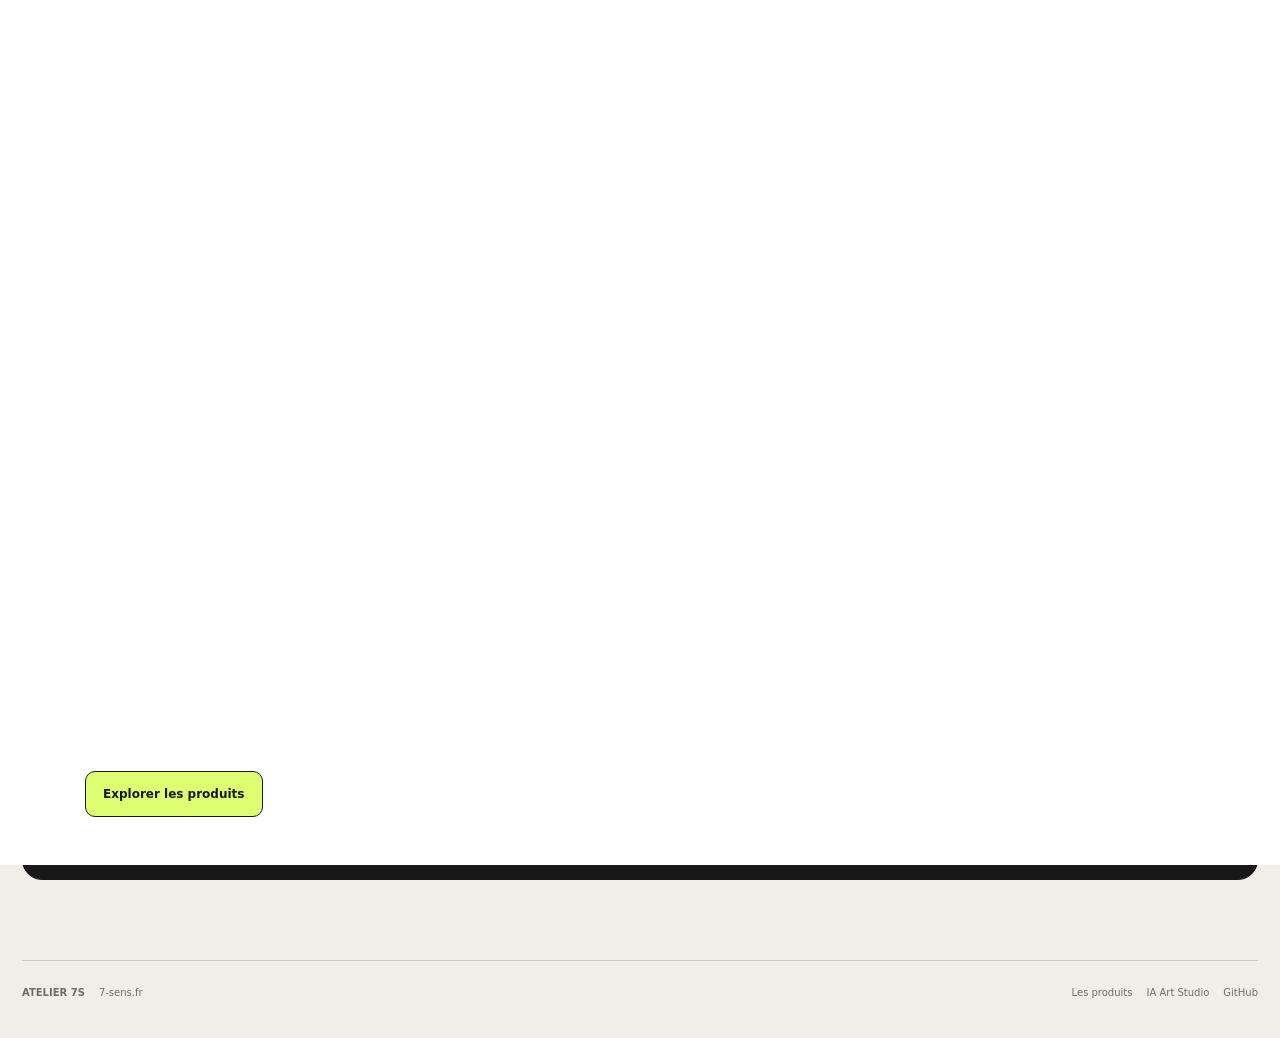
==== commit 8ebcb2f6: "ATELIER 7S — pointe la home vers le CSS versionné" ====
--- a/index.html
+++ b/index.html
@@ -6,7 +6,7 @@
   <meta name="theme-color" content="#f1eee7">
   <title>ATELIER 7S · Trois produits, un même atelier numérique</title>
   <meta name="description" content="ATELIER 7S conçoit trois produits numériques spécialisés : IA Art Studio, Music Desk et Job Search OS, autour de Notion, n8n et du self-hosted.">
-  <link rel="stylesheet" href="atelier-2026.css">
+  <link rel="stylesheet" href="atelier-2026-v2.css">
 </head>
 <body>
   <header class="site-header">
--- a/atelier-2026-v2.css
+++ b/atelier-2026-v2.css
@@ -0,0 +1,79 @@
+@import url('https://fonts.googleapis.com/css2?family=DM+Mono:wght@400;500&family=Manrope:wght@400;500;600;700;800&family=Newsreader:ital,opsz,wght@1,6..72,500&display=swap');
+
+:root{
+  --paper:#f1eee7;--paper-2:#e8e3d9;--ink:#171817;--muted:#6d6d67;--line:#cfc9bd;
+  --violet:#7257ff;--violet-soft:#d9d0ff;--orange:#ff6d3a;--orange-soft:#ffd5c6;
+  --mint:#bce8d8;--acid:#dfff73;--white:#faf9f5;--black:#151615;
+}
+*{box-sizing:border-box}
+html{scroll-behavior:smooth}
+body{margin:0;background:var(--paper);color:var(--ink);font-family:Inter,ui-sans-serif,system-ui,-apple-system,BlinkMacSystemFont,"Segoe UI",sans-serif}
+a{color:inherit}
+.site-header{width:min(1400px,calc(100% - 44px));margin:auto;min-height:82px;display:flex;align-items:center;justify-content:space-between;border-bottom:1px solid var(--line);gap:24px}
+.identity{display:flex;align-items:center;gap:12px;text-decoration:none}
+.mark{width:42px;height:42px;display:grid;place-items:center;border:1.5px solid var(--ink);border-radius:11px;background:var(--ink);color:var(--paper);font:700 12px ui-monospace,SFMono-Regular,Menlo,Consolas,monospace}
+.identity-copy strong,.identity-copy small{display:block}.identity-copy strong{font-size:13px;letter-spacing:.08em}.identity-copy small{margin-top:3px;color:var(--muted);font:500 9px ui-monospace,SFMono-Regular,Menlo,Consolas,monospace;letter-spacing:.1em}
+.site-header nav{display:flex;align-items:center;gap:3px}.site-header nav a{padding:9px 11px;text-decoration:none;font-size:11px;font-weight:700;border-radius:8px}.site-header nav a:hover{background:rgba(23,24,23,.06)}
+.site-header .nav-button{margin-left:7px;background:var(--ink);color:var(--paper)}
+main{width:min(1400px,calc(100% - 44px));margin:auto}
+.hero{min-height:720px;display:grid;grid-template-columns:.88fr 1.12fr;gap:58px;align-items:center;padding:70px 0 82px}
+.eyebrow,.section-label{font:500 10px ui-monospace,SFMono-Regular,Menlo,Consolas,monospace;letter-spacing:.14em;text-transform:uppercase;color:var(--muted)}
+.hero h1{margin:14px 0 26px;font-size:clamp(68px,8vw,118px);line-height:.82;letter-spacing:-.075em}.hero h1 span{font-family:Georgia,"Times New Roman",serif;font-style:italic;font-weight:500;color:var(--violet)}
+.hero-text{max-width:590px;font-size:18px;line-height:1.7;color:#44453f}.hero-text strong{color:var(--ink)}
+.hero-actions{display:flex;gap:10px;margin-top:29px;flex-wrap:wrap}.button{min-height:46px;display:inline-flex;align-items:center;justify-content:center;padding:0 17px;border-radius:10px;text-decoration:none;font-size:12px;font-weight:800;border:1.5px solid var(--ink);transition:.18s transform,.18s box-shadow}.button:hover{transform:translateY(-2px);box-shadow:0 8px 0 rgba(23,24,23,.11)}.button-dark{background:var(--ink);color:var(--paper)}.button-light{background:transparent}.button-accent{background:var(--acid)}
+.hero-meta{display:flex;gap:18px;flex-wrap:wrap;margin-top:30px;color:var(--muted);font:500 9px ui-monospace,SFMono-Regular,Menlo,Consolas,monospace;text-transform:uppercase}
+.workbench{border:1.5px solid var(--ink);border-radius:18px;background:#e7e2d7;box-shadow:14px 14px 0 #cfc7b8;overflow:hidden}
+.workbench-top{height:43px;display:grid;grid-template-columns:1fr auto 1fr;align-items:center;padding:0 15px;border-bottom:1px solid #bdb7ab;font:500 9px ui-monospace,SFMono-Regular,Menlo,Consolas,monospace;color:#67655f;background:#ddd8ce}.window-dots{display:flex;gap:5px}.window-dots i{width:8px;height:8px;border-radius:50%;background:#aaa49a}.workbench-top>span:nth-child(2){justify-self:center}.live-state{justify-self:end;display:flex;gap:6px;align-items:center}.live-state i{width:7px;height:7px;border-radius:50%;background:#32a56d}
+.canvas{position:relative;height:520px;overflow:hidden;background-image:linear-gradient(#d7d1c6 1px,transparent 1px),linear-gradient(90deg,#d7d1c6 1px,transparent 1px);background-size:28px 28px}
+.flow-lines{position:absolute;inset:0;width:100%;height:100%}.flow-lines path{fill:none;stroke:#8f8b82;stroke-width:1.5;stroke-dasharray:5 7;animation:dash 13s linear infinite}@keyframes dash{to{stroke-dashoffset:-120}}
+.flow-node{position:absolute;width:178px;min-height:117px;padding:14px 14px 13px;border:1.5px solid var(--ink);border-radius:12px;background:var(--white);box-shadow:5px 5px 0 rgba(23,24,23,.13)}.flow-node small{display:block;margin:0 0 7px;font:500 8px ui-monospace,SFMono-Regular,Menlo,Consolas,monospace;color:#7a7971}.flow-node strong{display:block;font-size:15px}.flow-node p{margin:5px 0 0;color:#77756f;font-size:10px;line-height:1.45}.node-index{position:absolute;right:10px;top:10px;font:500 8px ui-monospace,SFMono-Regular,Menlo,Consolas,monospace;color:#8c887e}.node-brief{left:42px;top:65px}.node-notion{left:262px;top:196px}.node-n8n{right:44px;top:62px;border-color:#e3592b;background:#fff5ef}.node-art{right:28px;bottom:54px;border-color:#5f46da;background:#f4f0ff}
+.node-brand{width:26px;height:26px;display:grid;place-items:center;margin-bottom:8px;border:1px solid var(--ink);border-radius:5px;font-family:Georgia,serif;font-weight:800}.mini-flow{position:relative;width:52px;height:27px;margin-bottom:8px}.mini-flow i{position:absolute;width:10px;height:10px;border:2px solid var(--orange);border-radius:50%;background:#fff}.mini-flow i:nth-child(1){left:0;top:9px}.mini-flow i:nth-child(2){left:21px;top:0}.mini-flow i:nth-child(3){right:0;bottom:0}.mini-flow b{position:absolute;height:2px;background:var(--orange);transform-origin:left}.mini-flow b:nth-of-type(1){width:24px;left:8px;top:12px;transform:rotate(-24deg)}.mini-flow b:nth-of-type(2){width:25px;left:29px;top:9px;transform:rotate(28deg)}
+.art-swatch{width:44px;height:27px;margin-bottom:8px;border-radius:7px;background:linear-gradient(135deg,#5d49f2,#c161ff 55%,#ff7b59)}
+.canvas-note{position:absolute;padding:10px 12px;background:#fff3a7;border:1px solid #c4b85e;font:500 9px ui-monospace,SFMono-Regular,Menlo,Consolas,monospace;line-height:1.35;transform:rotate(-4deg);box-shadow:4px 4px 0 rgba(92,81,28,.12)}.note-a{left:44px;bottom:70px}.note-b{left:48%;top:58px;transform:rotate(3deg)}
+.atelier-section,.stack-section,.product-focus{padding:90px 0;border-top:1px solid var(--line)}
+.atelier-grid{display:grid;grid-template-columns:1.1fr .9fr;gap:70px;margin-top:20px}.atelier-grid h2,.section-heading h2,.product-focus h2{margin:0;font-size:clamp(44px,5.2vw,76px);line-height:.98;letter-spacing:-.06em}.atelier-grid h2 em{font-family:Georgia,"Times New Roman",serif;font-weight:500}.atelier-copy{padding-top:10px}.atelier-copy p{margin:0 0 20px;color:#4d4d48;font-size:17px;line-height:1.8}
+.section-heading{display:flex;align-items:end;justify-content:space-between;gap:30px;margin-bottom:32px}.section-heading>div{max-width:800px}.section-heading>p{max-width:360px;margin:0;color:var(--muted);font-size:13px;line-height:1.7}
+.bento{display:grid;grid-template-columns:repeat(12,1fr);gap:14px}.tile{position:relative;min-height:300px;padding:25px;border:1.5px solid var(--ink);border-radius:18px;overflow:hidden;background:var(--white)}.tile h3{margin:18px 0 8px;font-size:28px;letter-spacing:-.04em}.tile p{margin:0;color:#686761;font-size:13px;line-height:1.65}.tile-top{display:flex;align-items:center;gap:10px;font:600 9px ui-monospace,SFMono-Regular,Menlo,Consolas,monospace;letter-spacing:.1em}.brand-square{width:31px;height:31px;display:grid;place-items:center;border-radius:7px;border:1.5px solid var(--ink);font-weight:800}.notion-square{background:#fff}.n8n-square{background:var(--orange-soft);color:#d84e22;border-color:#d84e22}.art-square{background:var(--violet-soft);color:#5f46da;border-color:#5f46da}.local-square{background:var(--mint)}
+.tile-notion{grid-column:span 4}.tile-n8n{grid-column:span 4;background:#fff5ef;border-color:#dd5a31}.tile-local{grid-column:span 4;background:#edf8f3}.tile-art{grid-column:span 8;display:grid;grid-template-columns:.88fr 1.12fr;gap:25px;min-height:430px;background:#ebe6ff;border-color:#5f46da}.tile-rule{grid-column:span 4;background:var(--acid);display:flex;flex-direction:column;justify-content:space-between}.tile-rule blockquote{margin:30px 0 0;font-family:Georgia,"Times New Roman",serif;font-size:42px;line-height:1.05}.rule-num{font:500 9px ui-monospace,SFMono-Regular,Menlo,Consolas,monospace}
+.notion-mock{margin-top:32px;padding:16px;border:1px solid #d0cbc0;border-radius:10px;background:#f6f4ef}.line{display:block;height:8px;margin-bottom:8px;border-radius:99px;background:#d4d0c8}.w70{width:70%}.w45{width:45%}.mock-columns{display:grid;grid-template-columns:repeat(3,1fr);gap:6px;margin-top:17px}.mock-columns i{height:54px;border-radius:6px;background:#e5e0d7}
+.n8n-mock{position:relative;height:100px;margin-top:27px}.n8n-mock .n{position:absolute;width:24px;height:24px;border:2px solid var(--orange);border-radius:50%;background:#fff}.n1{left:5%;top:42%}.n2{left:34%;top:12%}.n3{right:27%;bottom:8%}.n4{right:4%;top:18%}.n8n-mock .c{position:absolute;height:2px;background:var(--orange);transform-origin:left}.c1{width:90px;left:12%;top:50%;transform:rotate(-22deg)}.c2{width:110px;left:40%;top:30%;transform:rotate(35deg)}.c3{width:70px;right:8%;bottom:34%;transform:rotate(-40deg)}
+.tile-art-copy{display:flex;flex-direction:column;justify-content:center}.tile-art h3{font-size:39px}.product-buttons{display:flex;align-items:center;gap:17px;margin-top:24px}.text-link{font-size:12px;font-weight:800;text-decoration:none}.art-panel{position:relative;min-height:360px;border-radius:13px;overflow:hidden;background:#1e1535}.art-panel{background:radial-gradient(circle at 22% 20%,#7f64ff 0 8%,transparent 30%),radial-gradient(circle at 78% 30%,#ff7550 0 7%,transparent 28%),linear-gradient(145deg,#171224,#30204e 58%,#171522)}.art-gridlines{position:absolute;inset:0;background-image:linear-gradient(rgba(255,255,255,.055) 1px,transparent 1px),linear-gradient(90deg,rgba(255,255,255,.055) 1px,transparent 1px);background-size:34px 34px}.art-orb{position:absolute;border-radius:50%;filter:blur(2px);mix-blend-mode:screen}.orb-a{width:170px;height:170px;left:12%;top:16%;background:radial-gradient(circle at 34% 30%,#ffd0fd,#8e5dff 42%,transparent 72%)}.orb-b{width:130px;height:130px;right:13%;top:24%;background:radial-gradient(circle at 35% 30%,#ffc0a8,#ff754f 42%,transparent 72%)}.orb-c{width:220px;height:220px;left:36%;bottom:-22%;background:radial-gradient(circle at 40% 35%,#9ff3dc,#2d806b 38%,transparent 70%)}.art-ui-card{position:absolute;z-index:2;left:18px;top:18px;width:190px;padding:14px;border:1px solid rgba(255,255,255,.22);border-radius:11px;background:rgba(17,12,29,.64);backdrop-filter:blur(12px);color:#fff}.art-ui-card span,.art-ui-card small{display:block;font:500 8px ui-monospace,SFMono-Regular,Menlo,Consolas,monospace;color:#cfc4ef}.art-ui-card strong{display:block;margin:8px 0 5px;font-size:16px}.art-caption{position:absolute;z-index:2;left:14px;bottom:13px;padding:8px 10px;border-radius:8px;background:rgba(16,11,28,.72);color:#fff;font:500 9px ui-monospace,SFMono-Regular,Menlo,Consolas,monospace}
+.terminal{margin-top:28px;padding:14px 15px;border-radius:9px;background:#18221f;color:#d7eee5;font:500 10px ui-monospace,SFMono-Regular,Menlo,Consolas,monospace;display:grid;gap:8px}.terminal-ok{color:#9ae2bd}
+.product-focus-head{display:flex;align-items:center;justify-content:space-between}.availability{display:flex;align-items:center;gap:7px;font:500 9px ui-monospace,SFMono-Regular,Menlo,Consolas,monospace;text-transform:uppercase}.availability i{width:8px;height:8px;border-radius:50%;background:#2daa6f}.product-focus-grid{display:grid;grid-template-columns:1.2fr .8fr .8fr;gap:14px;margin-top:32px}.product-focus-grid>div:first-child{padding-right:38px}.product-focus-grid>div:first-child p{max-width:620px;color:var(--muted);font-size:15px;line-height:1.75}.edition-card{padding:25px;border:1.5px solid var(--ink);border-radius:17px;background:var(--white)}.edition-card>span{font:500 9px ui-monospace,SFMono-Regular,Menlo,Consolas,monospace}.edition-card h3{margin:18px 0 13px;font-size:24px}.edition-card ul{padding:0;margin:0 0 22px;list-style:none;color:#5e5e58;font-size:12px;line-height:2}.edition-card li:before{content:"↳ ";color:var(--violet)}.edition-card a{font-size:11px;font-weight:800;text-decoration:none}.pro-card{background:#eee9ff;border-color:#5f46da}
+.closing{margin:20px 0 80px;padding:62px;border:1.5px solid var(--ink);border-radius:20px;background:var(--ink);color:var(--paper);position:relative;overflow:hidden}.closing:before{content:"";position:absolute;width:420px;height:420px;border-radius:50%;right:-110px;top:-180px;background:radial-gradient(circle,#7a5cff 0%,rgba(122,87,255,.1) 42%,transparent 68%)}.closing-label{font:500 9px ui-monospace,SFMono-Regular,Menlo,Consolas,monospace;color:#aaa89f}.closing h2{position:relative;margin:15px 0 17px;font-size:clamp(48px,6vw,86px);line-height:.95;letter-spacing:-.06em}.closing h2 span{font-family:Georgia,"Times New Roman",serif;font-style:italic;color:#c8baff}.closing p{position:relative;max-width:650px;color:#b9b7af;line-height:1.7}.closing .button{position:relative;margin-top:20px;color:var(--ink)}
+footer{width:min(1400px,calc(100% - 44px));margin:auto;padding:26px 0 40px;border-top:1px solid var(--line);display:flex;justify-content:space-between;gap:20px;font-size:10px;color:var(--muted)}footer div{display:flex;gap:14px}footer a{text-decoration:none}
+@media(max-width:1050px){.hero{grid-template-columns:1fr;padding-top:50px}.workbench{max-width:820px}.atelier-grid,.product-focus-grid{grid-template-columns:1fr}.tile-notion,.tile-n8n,.tile-local{grid-column:span 6}.tile-art{grid-column:span 12}.tile-rule{grid-column:span 6}.product-focus-grid>div:first-child{padding-right:0}}
+@media(max-width:760px){.site-header nav a:not(.nav-button){display:none}.identity-copy small{display:none}.hero h1{font-size:68px}.canvas{height:460px}.flow-node{transform:scale(.86);transform-origin:top left}.node-brief{left:18px}.node-notion{left:150px;top:192px}.node-n8n{right:-5px}.node-art{right:-20px;bottom:35px}.note-b{display:none}.atelier-grid{grid-template-columns:1fr;gap:25px}.section-heading{align-items:flex-start;flex-direction:column}.tile-notion,.tile-n8n,.tile-local,.tile-art,.tile-rule{grid-column:span 12}.tile-art{grid-template-columns:1fr}.art-panel{min-height:280px}.closing{padding:38px 24px}.closing h2{font-size:50px}}
+@media(max-width:500px){main,.site-header,footer{width:min(100% - 28px,1400px)}.hero{min-height:0;padding:42px 0 58px}.hero h1{font-size:54px}.hero-text{font-size:15px}.workbench{box-shadow:7px 7px 0 #cfc7b8}.canvas{height:440px}.flow-node{width:158px}.node-notion{left:100px;top:188px}.tile h3{font-size:25px}.tile-art h3{font-size:31px}.atelier-section,.stack-section,.product-focus{padding:68px 0}.atelier-grid h2,.section-heading h2,.product-focus h2{font-size:43px}}
+@media(prefers-reduced-motion:reduce){html{scroll-behavior:auto}.flow-lines path{animation:none}.button{transition:none}}
+
+/* ATELIER 7S — famille de produits */
+.products-section{padding:90px 0;border-top:1px solid var(--line)}
+.product-family{display:grid;grid-template-columns:repeat(3,1fr);gap:14px}
+.family-card{display:flex;flex-direction:column;min-height:560px;border:1.5px solid var(--ink);border-radius:19px;overflow:hidden;background:var(--white)}
+.family-art{border-color:#5f46da;background:#f3efff}.family-music{border-color:#177c70;background:#edf8f4}.family-job{border-color:#3d64a8;background:#eef3fb}
+.family-card-head{height:48px;padding:0 17px;display:flex;align-items:center;justify-content:space-between;border-bottom:1px solid rgba(23,24,23,.15)}
+.family-number{font:600 9px ui-monospace,SFMono-Regular,Menlo,Consolas,monospace}
+.family-status{padding:6px 8px;border-radius:999px;font:600 8px ui-monospace,SFMono-Regular,Menlo,Consolas,monospace;text-transform:uppercase;letter-spacing:.05em}
+.family-status.active{background:#c9f0df;color:#196748}.family-status.soon{background:rgba(23,24,23,.08);color:#686761}
+.family-visual{position:relative;height:235px;overflow:hidden;border-bottom:1px solid rgba(23,24,23,.14)}
+.art-family-visual{background:radial-gradient(circle at 23% 24%,#8a6cff 0 9%,transparent 32%),radial-gradient(circle at 80% 30%,#ff7956 0 8%,transparent 29%),linear-gradient(145deg,#171224,#332052 58%,#151723)}
+.art-family-visual .mini-ui{position:absolute;z-index:3;left:18px;top:18px;padding:13px 14px;width:190px;border:1px solid rgba(255,255,255,.24);border-radius:10px;background:rgba(17,12,29,.68);color:#fff;backdrop-filter:blur(10px)}
+.art-family-visual .mini-ui span,.art-family-visual .mini-ui small{display:block;font:500 8px ui-monospace,SFMono-Regular,Menlo,Consolas,monospace;color:#cdc3eb}.art-family-visual .mini-ui strong{display:block;margin:8px 0 5px;font-size:15px}
+.music-family-visual{background:linear-gradient(145deg,#d7eee6,#a6d9cb)}
+.record{position:absolute;border-radius:50%;background:repeating-radial-gradient(circle,#163c36 0 2px,#224c45 3px 5px);box-shadow:0 14px 35px rgba(24,74,66,.18)}.record i{position:absolute;inset:38%;border-radius:50%;background:#f3b65d;border:5px solid #e6d7ac}
+.record-a{width:150px;height:150px;left:28px;top:24px}.record-b{width:104px;height:104px;right:28px;top:50px;opacity:.75}
+.waveform{position:absolute;left:24px;right:24px;bottom:27px;height:46px;display:flex;align-items:center;gap:6px}.waveform i{flex:1;max-width:8px;border-radius:99px;background:#177c70}.waveform i:nth-child(1){height:14px}.waveform i:nth-child(2){height:29px}.waveform i:nth-child(3){height:42px}.waveform i:nth-child(4){height:24px}.waveform i:nth-child(5){height:37px}.waveform i:nth-child(6){height:18px}.waveform i:nth-child(7){height:33px}.waveform i:nth-child(8){height:11px}
+.now-playing{position:absolute;right:16px;bottom:14px;font:600 8px ui-monospace,SFMono-Regular,Menlo,Consolas,monospace;color:#1b544d}
+.job-family-visual{display:grid;grid-template-columns:repeat(3,1fr);gap:9px;padding:21px;background:linear-gradient(145deg,#dce7f7,#c5d7f1)}
+.pipeline-col{padding:10px;border:1px solid rgba(47,82,137,.28);border-radius:9px;background:rgba(255,255,255,.6)}.pipeline-col small{display:block;margin-bottom:10px;font:600 7px ui-monospace,SFMono-Regular,Menlo,Consolas,monospace;color:#486895}.pipeline-col i{display:block;height:30px;margin-bottom:7px;border-radius:6px;background:#fff;border:1px solid rgba(61,100,168,.19);box-shadow:0 3px 0 rgba(61,100,168,.08)}.pipeline-col i.good{background:#ccebdc;border-color:#7ab997}
+.family-copy{padding:22px 22px 25px;display:flex;flex-direction:column;flex:1}.family-kicker{font:600 8px ui-monospace,SFMono-Regular,Menlo,Consolas,monospace;letter-spacing:.07em;color:#6e6b65}.family-copy h3{margin:11px 0 10px;font-size:31px;letter-spacing:-.045em}.family-copy p{margin:0;color:#5f5f59;font-size:13px;line-height:1.65}
+.family-actions{display:flex;align-items:center;gap:14px;margin-top:auto;padding-top:22px}.family-tags{display:flex;gap:6px;flex-wrap:wrap;margin-top:auto;padding-top:22px}.family-tags span{padding:6px 8px;border:1px solid rgba(23,24,23,.18);border-radius:999px;font:600 8px ui-monospace,SFMono-Regular,Menlo,Consolas,monospace}
+.ecosystem-canvas .ecosystem-tool{width:166px}.notion-tool{left:32px;top:62px}.n8n-tool{left:32px;top:338px}
+.atelier-core{position:absolute;left:50%;top:50%;width:128px;height:128px;transform:translate(-50%,-50%);display:flex;flex-direction:column;align-items:center;justify-content:center;border:1.5px solid var(--ink);border-radius:28px;background:var(--ink);color:var(--paper);box-shadow:8px 8px 0 rgba(23,24,23,.14)}.atelier-core span{font:800 28px ui-monospace,SFMono-Regular,Menlo,Consolas,monospace}.atelier-core strong{font-size:11px;letter-spacing:.12em}.atelier-core small{margin-top:8px;font:500 7px ui-monospace,SFMono-Regular,Menlo,Consolas,monospace;color:#aaa89f}
+.product-node{right:26px;width:174px}.art-node{top:42px;border-color:#5f46da;background:#f4f0ff}.music-node{top:201px;border-color:#177c70;background:#edf8f4}.job-node{bottom:36px;border-color:#3d64a8;background:#eef3fb}
+.node-status{position:absolute;right:9px;top:9px;padding:4px 6px;border-radius:99px;font:600 7px ui-monospace,SFMono-Regular,Menlo,Consolas,monospace;text-transform:uppercase}.node-status.active{background:#c9f0df;color:#196748}.node-status.soon{background:rgba(23,24,23,.08);color:#77756f}
+.music-glyph{display:flex;align-items:end;gap:3px;width:40px;height:24px;margin-bottom:8px}.music-glyph i{width:5px;border-radius:99px;background:#177c70}.music-glyph i:nth-child(1){height:9px}.music-glyph i:nth-child(2){height:20px}.music-glyph i:nth-child(3){height:14px}.music-glyph i:nth-child(4){height:24px}
+.job-glyph{display:flex;gap:3px;width:44px;height:24px;margin-bottom:8px}.job-glyph i{flex:1;border:1px solid #3d64a8;border-radius:3px;background:#fff}.job-glyph i:nth-child(2){background:#ccebdc}
+@media(max-width:1050px){.product-family{grid-template-columns:1fr}.family-card{min-height:0}.family-visual{height:250px}}
+@media(max-width:760px){.ecosystem-canvas{height:560px}.notion-tool{left:15px;top:35px}.n8n-tool{left:15px;top:360px}.atelier-core{left:48%;top:50%;transform:translate(-50%,-50%) scale(.82)}.product-node{right:-12px;transform:scale(.78);transform-origin:top right}.art-node{top:28px}.music-node{top:205px}.job-node{bottom:25px}.ecosystem-lines{opacity:.55}}
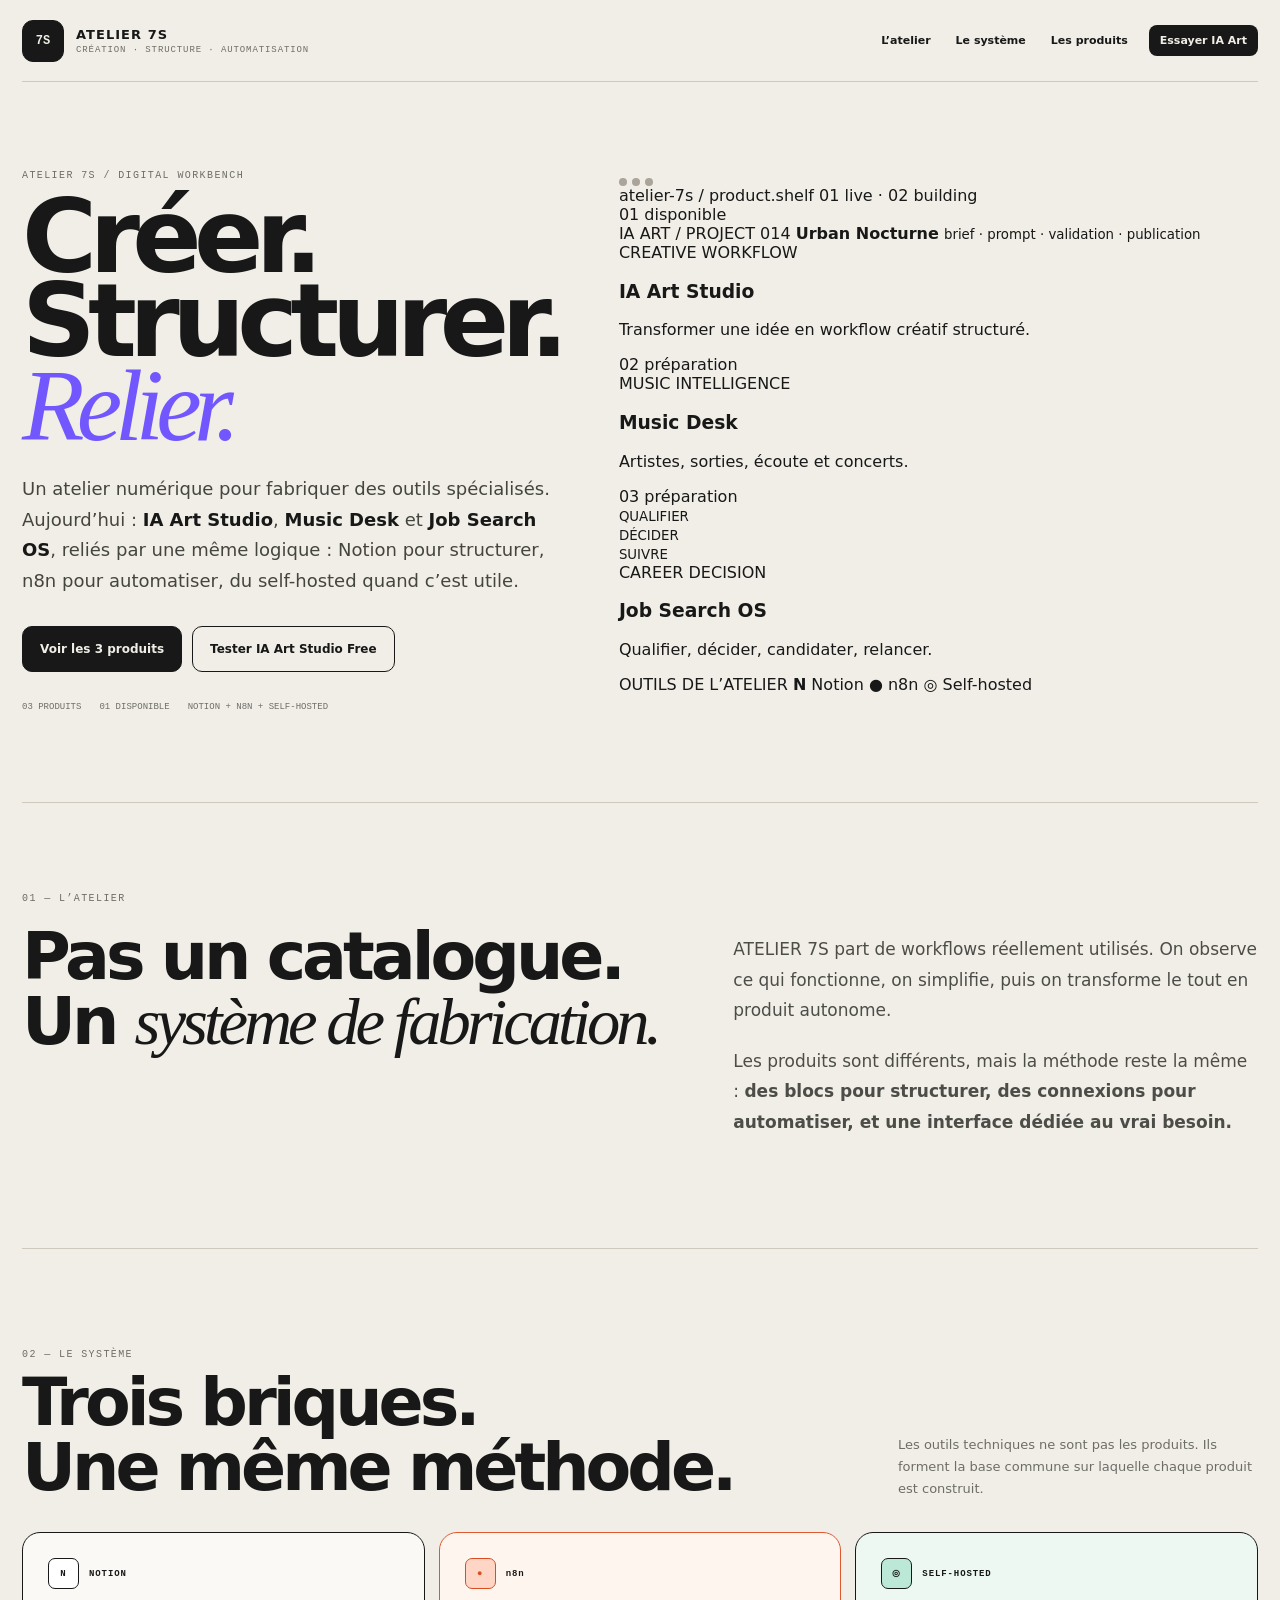
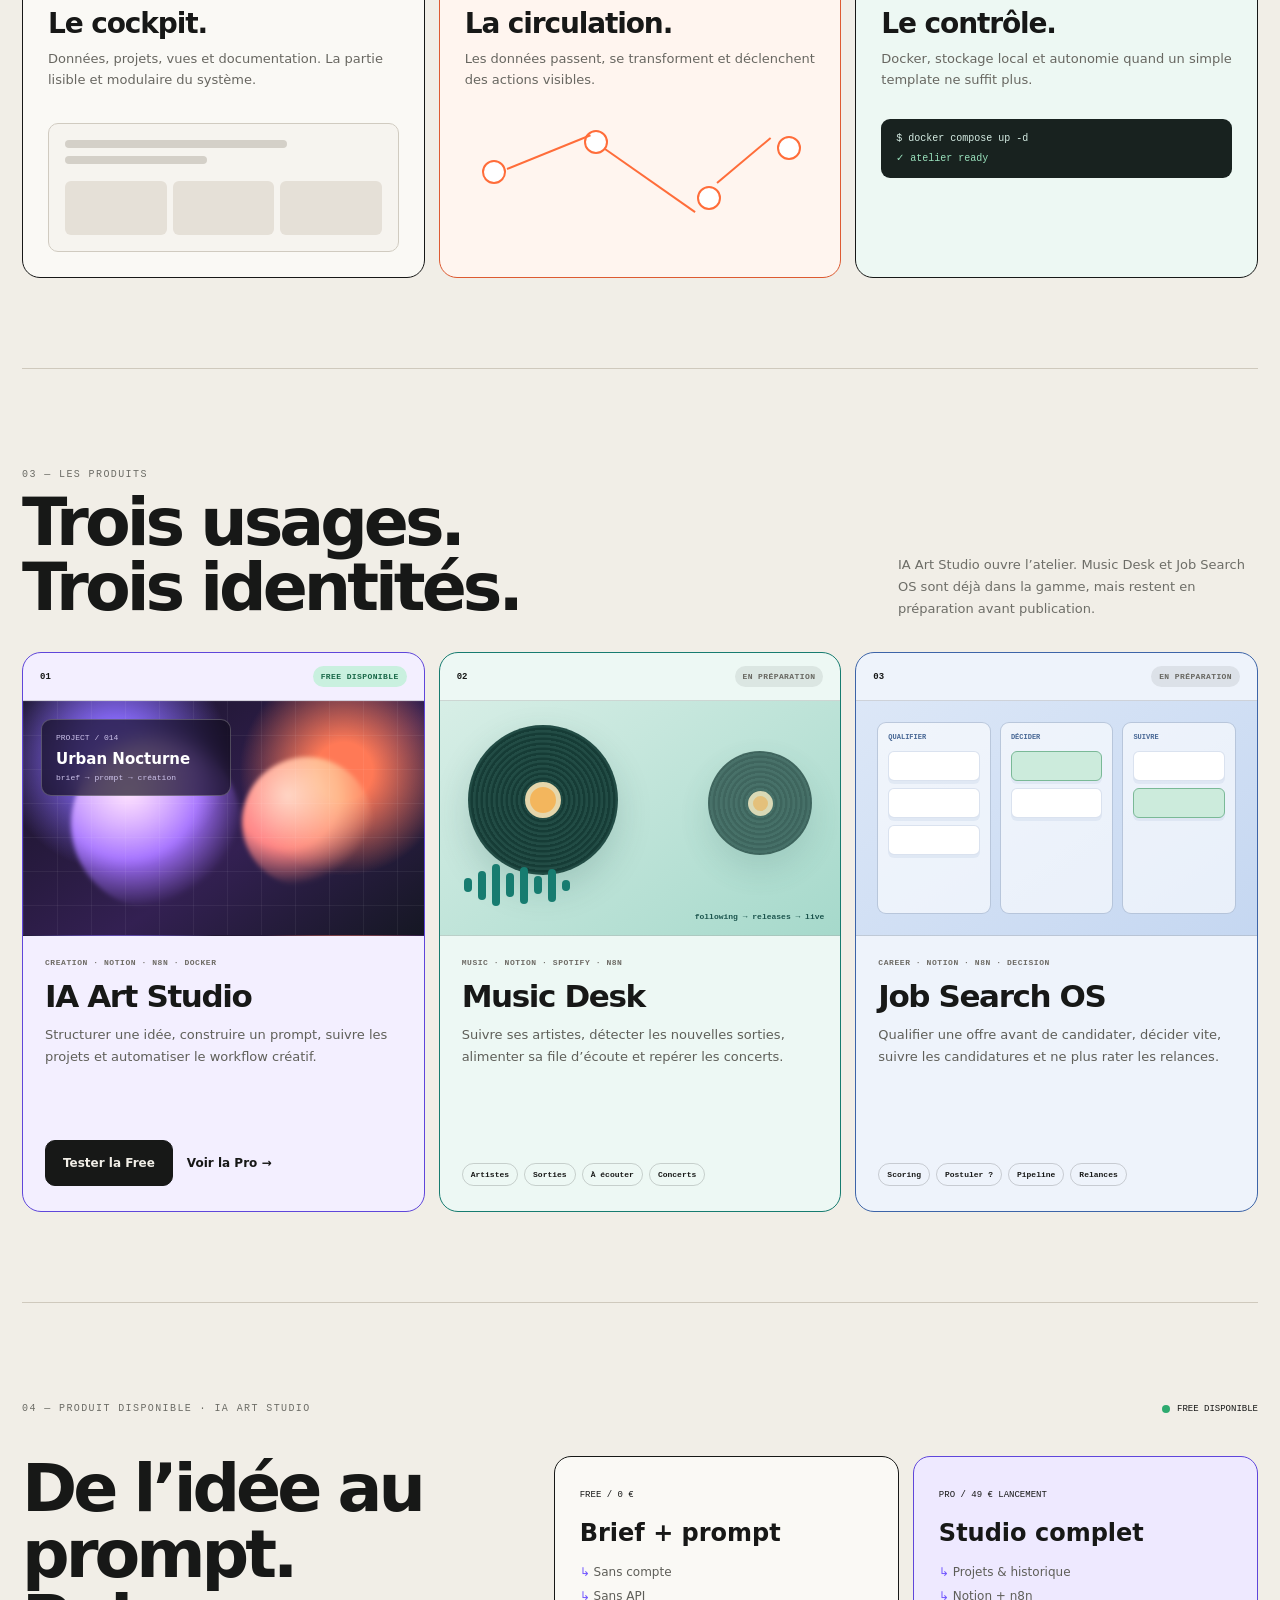
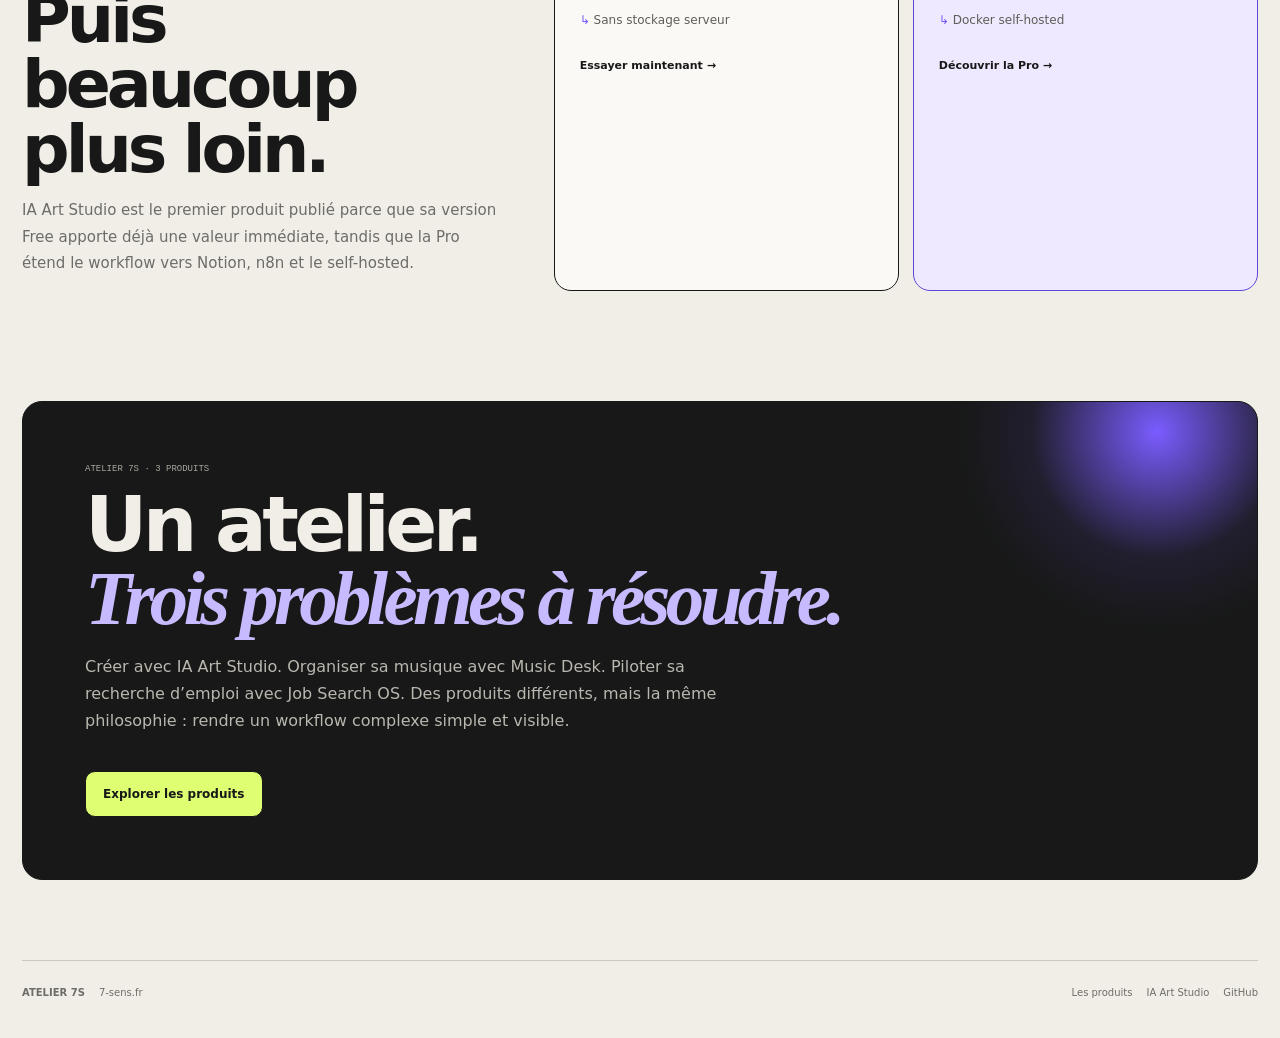
==== commit b803d4ae: "ATELIER 7S — remplace le hero diagramme par une vitrine produit" ====
--- a/index.html
+++ b/index.html
@@ -39,68 +39,75 @@
         </div>
       </div>
 
-      <div class="workbench" aria-label="Écosystème ATELIER 7S">
-        <div class="workbench-top">
+      <div class="product-showcase" aria-label="Les produits ATELIER 7S">
+        <div class="showcase-topbar">
           <span class="window-dots"><i></i><i></i><i></i></span>
-          <span>atelier-7s / ecosystem.canvas</span>
-          <span class="live-state"><i></i>live</span>
-        </div>
-
-        <div class="canvas ecosystem-canvas">
-          <svg class="flow-lines ecosystem-lines" viewBox="0 0 700 520" preserveAspectRatio="none" aria-hidden="true">
-            <path d="M128 120 C220 120, 220 245, 318 245" />
-            <path d="M128 395 C220 395, 215 276, 318 276" />
-            <path d="M386 250 C470 250, 455 105, 535 105" />
-            <path d="M386 260 C480 260, 470 255, 555 255" />
-            <path d="M386 270 C475 270, 470 410, 535 410" />
-          </svg>
-
-          <article class="flow-node node-notion ecosystem-tool notion-tool">
-            <div class="node-brand notion-brand">N</div>
-            <small>STRUCTURE</small>
-            <strong>Notion</strong>
-            <p>données, vues, documentation</p>
+          <span>atelier-7s / product.shelf</span>
+          <span class="showcase-status"><i></i>01 live · 02 building</span>
+        </div>
+
+        <div class="showcase-grid">
+          <article class="showcase-card showcase-art">
+            <div class="showcase-card-head">
+              <span class="showcase-index">01</span>
+              <span class="showcase-state live">disponible</span>
+            </div>
+            <div class="art-stage">
+              <div class="art-glow art-glow-a"></div>
+              <div class="art-glow art-glow-b"></div>
+              <div class="art-grid"></div>
+              <div class="art-window">
+                <span>IA ART / PROJECT 014</span>
+                <strong>Urban Nocturne</strong>
+                <small>brief · prompt · validation · publication</small>
+              </div>
+            </div>
+            <div class="showcase-card-copy">
+              <span>CREATIVE WORKFLOW</span>
+              <h3>IA Art Studio</h3>
+              <p>Transformer une idée en workflow créatif structuré.</p>
+            </div>
           </article>
 
-          <article class="flow-node node-n8n ecosystem-tool n8n-tool">
-            <div class="mini-flow"><i></i><i></i><i></i><b></b><b></b></div>
-            <small>ORCHESTRATION</small>
-            <strong>n8n</strong>
-            <p>flows, logique, automatisation</p>
+          <article class="showcase-card showcase-music">
+            <div class="showcase-card-head">
+              <span class="showcase-index">02</span>
+              <span class="showcase-state">préparation</span>
+            </div>
+            <div class="music-stage">
+              <div class="mini-record"><i></i></div>
+              <div class="mini-wave"><i></i><i></i><i></i><i></i><i></i><i></i></div>
+            </div>
+            <div class="showcase-card-copy">
+              <span>MUSIC INTELLIGENCE</span>
+              <h3>Music Desk</h3>
+              <p>Artistes, sorties, écoute et concerts.</p>
+            </div>
           </article>
 
-          <article class="atelier-core">
-            <span>7S</span>
-            <strong>ATELIER</strong>
-            <small>concevoir · relier · simplifier</small>
+          <article class="showcase-card showcase-job">
+            <div class="showcase-card-head">
+              <span class="showcase-index">03</span>
+              <span class="showcase-state">préparation</span>
+            </div>
+            <div class="job-stage">
+              <div><small>QUALIFIER</small><i></i><i></i></div>
+              <div><small>DÉCIDER</small><i class="ok"></i><i></i></div>
+              <div><small>SUIVRE</small><i></i><i class="ok"></i></div>
+            </div>
+            <div class="showcase-card-copy">
+              <span>CAREER DECISION</span>
+              <h3>Job Search OS</h3>
+              <p>Qualifier, décider, candidater, relancer.</p>
+            </div>
           </article>
-
-          <article class="flow-node product-node art-node">
-            <span class="node-status active">disponible</span>
-            <div class="art-swatch"></div>
-            <small>CREATION</small>
-            <strong>IA Art Studio</strong>
-            <p>brief, prompt, livrables</p>
-          </article>
-
-          <article class="flow-node product-node music-node">
-            <span class="node-status soon">préparation</span>
-            <div class="music-glyph"><i></i><i></i><i></i><i></i></div>
-            <small>MUSIC</small>
-            <strong>Music Desk</strong>
-            <p>artistes, sorties, concerts</p>
-          </article>
-
-          <article class="flow-node product-node job-node">
-            <span class="node-status soon">préparation</span>
-            <div class="job-glyph"><i></i><i></i><i></i></div>
-            <small>CAREER</small>
-            <strong>Job Search OS</strong>
-            <p>qualifier, décider, relancer</p>
-          </article>
-
-          <div class="canvas-note note-a">un besoin<br>précis</div>
-          <div class="canvas-note note-b">un système<br>réutilisable</div>
+        </div>
+
+        <div class="showcase-tools">
+          <span class="tools-label">OUTILS DE L’ATELIER</span>
+          <span class="tool-chip notion-chip"><b>N</b> Notion</span>
+          <span class="tool-chip n8n-chip"><b>●</b> n8n</span>
+          <span class="tool-chip docker-chip"><b>◎</b> Self-hosted</span>
         </div>
       </div>
     </section>
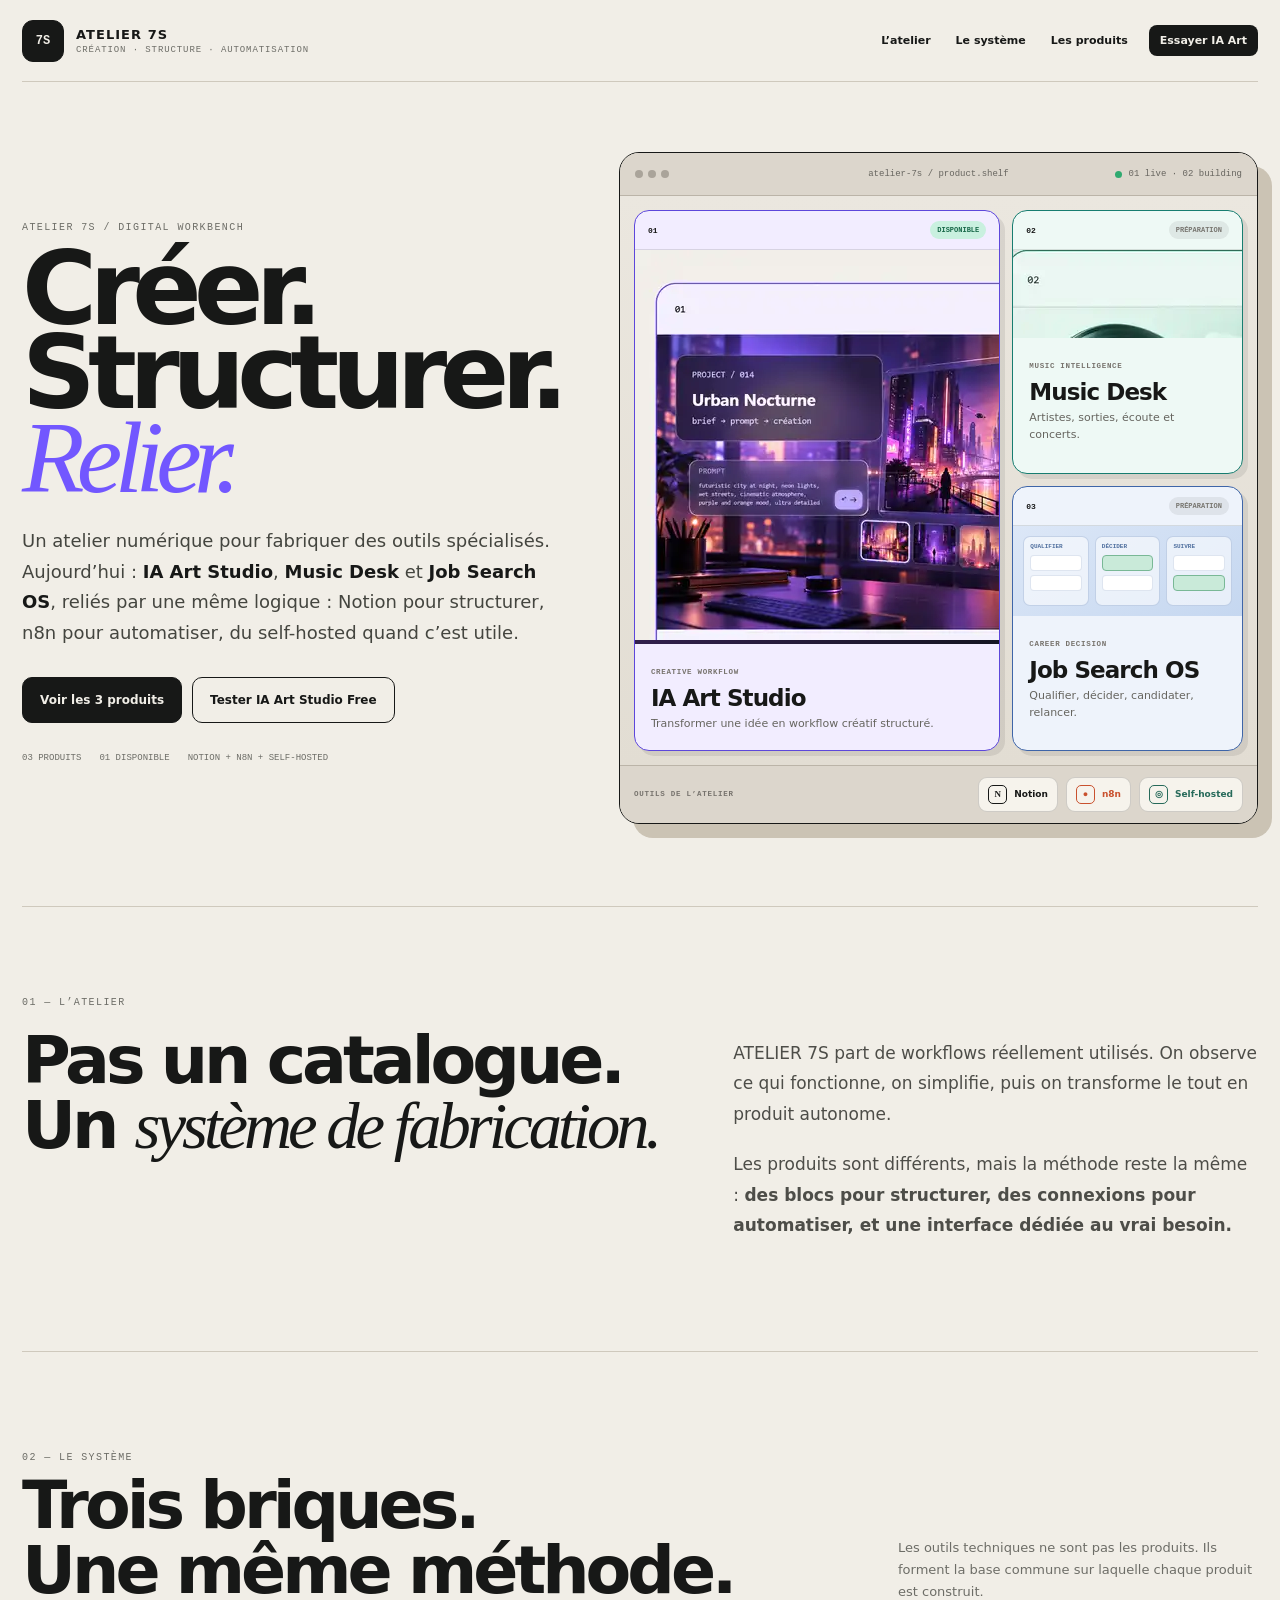
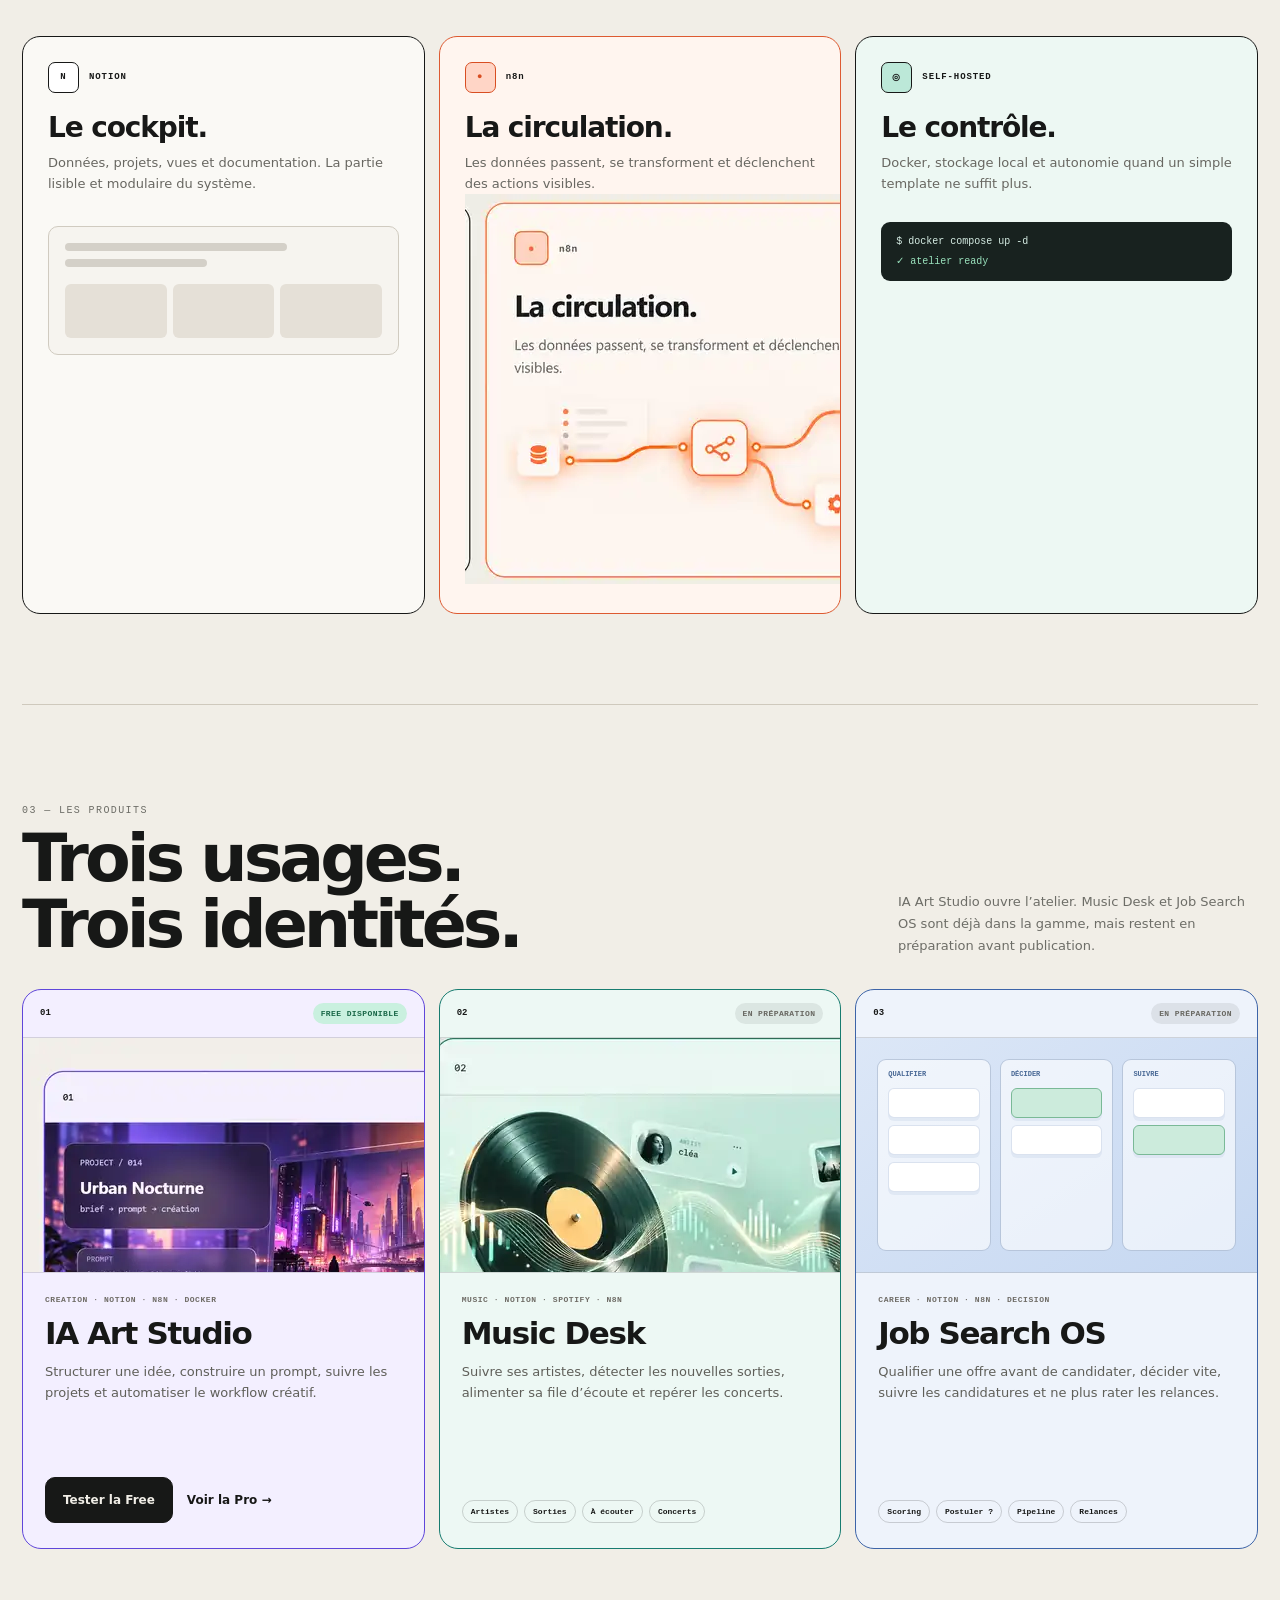
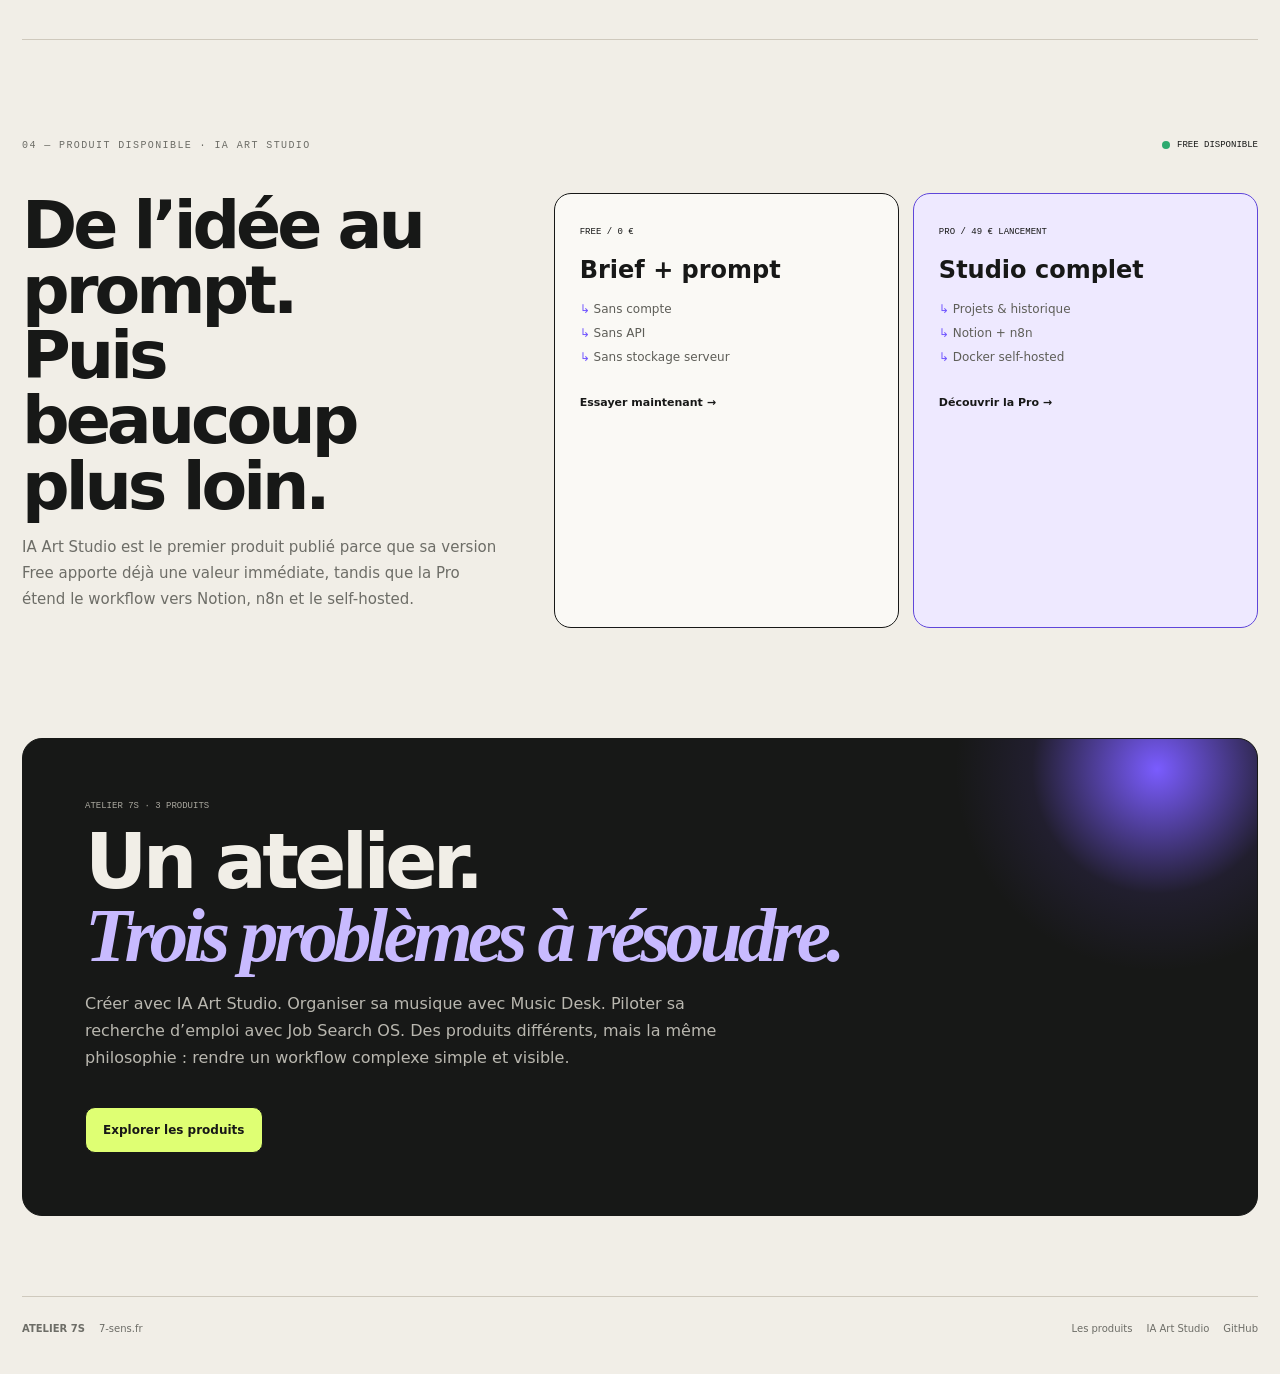
==== commit 5a32460a: "ATELIER 7S — intègre les visuels IA Art, Music Desk et n8n" ====
--- a/index.html
+++ b/index.html
@@ -53,14 +53,7 @@
               <span class="showcase-state live">disponible</span>
             </div>
             <div class="art-stage">
-              <div class="art-glow art-glow-a"></div>
-              <div class="art-glow art-glow-b"></div>
-              <div class="art-grid"></div>
-              <div class="art-window">
-                <span>IA ART / PROJECT 014</span>
-                <strong>Urban Nocturne</strong>
-                <small>brief · prompt · validation · publication</small>
-              </div>
+              <img class="showcase-image" src="assets/atelier7s/ia-art-studio.webp" alt="IA Art Studio — interface de création visuelle">
             </div>
             <div class="showcase-card-copy">
               <span>CREATIVE WORKFLOW</span>
@@ -75,8 +68,7 @@
               <span class="showcase-state">préparation</span>
             </div>
             <div class="music-stage">
-              <div class="mini-record"><i></i></div>
-              <div class="mini-wave"><i></i><i></i><i></i><i></i><i></i><i></i></div>
+              <img class="showcase-image" src="assets/atelier7s/music-desk.webp" alt="Music Desk — suivi artistes, sorties et concerts">
             </div>
             <div class="showcase-card-copy">
               <span>MUSIC INTELLIGENCE</span>
@@ -149,10 +141,7 @@
           <div class="tile-top"><span class="brand-square n8n-square">●</span><span>n8n</span></div>
           <h3>La circulation.</h3>
           <p>Les données passent, se transforment et déclenchent des actions visibles.</p>
-          <div class="n8n-mock">
-            <span class="n n1"></span><span class="n n2"></span><span class="n n3"></span><span class="n n4"></span>
-            <i class="c c1"></i><i class="c c2"></i><i class="c c3"></i>
-          </div>
+          <img class="system-visual n8n-visual" src="assets/atelier7s/n8n-workflow.webp" alt="n8n — orchestration visuelle des automatisations">
         </article>
 
         <article class="tile tile-local">
@@ -183,14 +172,7 @@
             <span class="family-status active">Free disponible</span>
           </div>
           <div class="family-visual art-family-visual">
-            <div class="art-orb orb-a"></div>
-            <div class="art-orb orb-b"></div>
-            <div class="art-gridlines"></div>
-            <div class="mini-ui">
-              <span>PROJECT / 014</span>
-              <strong>Urban Nocturne</strong>
-              <small>brief → prompt → création</small>
-            </div>
+            <img class="family-product-image" src="assets/atelier7s/ia-art-studio.webp" alt="Aperçu IA Art Studio">
           </div>
           <div class="family-copy">
             <span class="family-kicker">CREATION · NOTION · N8N · DOCKER</span>
@@ -209,10 +191,7 @@
             <span class="family-status soon">En préparation</span>
           </div>
           <div class="family-visual music-family-visual">
-            <div class="record record-a"><i></i></div>
-            <div class="record record-b"><i></i></div>
-            <div class="waveform"><i></i><i></i><i></i><i></i><i></i><i></i><i></i><i></i></div>
-            <span class="now-playing">following → releases → live</span>
+            <img class="family-product-image" src="assets/atelier7s/music-desk.webp" alt="Aperçu Music Desk">
           </div>
           <div class="family-copy">
             <span class="family-kicker">MUSIC · NOTION · SPOTIFY · N8N</span>
--- a/atelier-2026-v2.css
+++ b/atelier-2026-v2.css
@@ -77,3 +77,23 @@
 .job-glyph{display:flex;gap:3px;width:44px;height:24px;margin-bottom:8px}.job-glyph i{flex:1;border:1px solid #3d64a8;border-radius:3px;background:#fff}.job-glyph i:nth-child(2){background:#ccebdc}
 @media(max-width:1050px){.product-family{grid-template-columns:1fr}.family-card{min-height:0}.family-visual{height:250px}}
 @media(max-width:760px){.ecosystem-canvas{height:560px}.notion-tool{left:15px;top:35px}.n8n-tool{left:15px;top:360px}.atelier-core{left:48%;top:50%;transform:translate(-50%,-50%) scale(.82)}.product-node{right:-12px;transform:scale(.78);transform-origin:top right}.art-node{top:28px}.music-node{top:205px}.job-node{bottom:25px}.ecosystem-lines{opacity:.55}}
+
+
+/* Hero V3 — produit d'abord, outils ensuite */
+.product-showcase{border:1.5px solid var(--ink);border-radius:20px;background:#e6e1d7;box-shadow:14px 14px 0 #cbc3b4;overflow:hidden}
+.showcase-topbar{height:43px;display:grid;grid-template-columns:1fr auto 1fr;align-items:center;padding:0 15px;border-bottom:1px solid #bbb4a8;background:#dcd6cc;color:#67655f;font:500 9px ui-monospace,SFMono-Regular,Menlo,Consolas,monospace}
+.showcase-topbar>span:nth-child(2){justify-self:center}.showcase-status{justify-self:end;display:flex;align-items:center;gap:7px}.showcase-status i{width:7px;height:7px;border-radius:50%;background:#2faa70}
+.showcase-grid{display:grid;grid-template-columns:1.35fr .85fr;grid-template-rows:1fr 1fr;gap:12px;padding:14px;background:linear-gradient(180deg,#ebe7df,#e2ddd3)}
+.showcase-card{position:relative;display:flex;flex-direction:column;min-width:0;border:1.5px solid var(--ink);border-radius:15px;overflow:hidden;background:var(--white);box-shadow:5px 5px 0 rgba(23,24,23,.09)}
+.showcase-art{grid-row:1/3;min-height:430px;border-color:#5d47db;background:#f2edff}.showcase-music{border-color:#177d70;background:#eef9f5}.showcase-job{border-color:#3e65a8;background:#eef3fb}
+.showcase-card-head{height:39px;padding:0 13px;display:flex;align-items:center;justify-content:space-between;border-bottom:1px solid rgba(23,24,23,.12)}
+.showcase-index{font:700 8px ui-monospace,SFMono-Regular,Menlo,Consolas,monospace}.showcase-state{padding:5px 7px;border-radius:999px;background:rgba(23,24,23,.07);color:#77756f;font:600 7px ui-monospace,SFMono-Regular,Menlo,Consolas,monospace;text-transform:uppercase}.showcase-state.live{background:#c9f0df;color:#176748}
+.art-stage{position:relative;flex:1;min-height:270px;overflow:hidden;background:radial-gradient(circle at 22% 22%,#8467ff 0 9%,transparent 30%),radial-gradient(circle at 78% 30%,#ff7651 0 8%,transparent 28%),linear-gradient(145deg,#151021,#33204f 58%,#151522)}
+.art-grid{position:absolute;inset:0;background-image:linear-gradient(rgba(255,255,255,.05) 1px,transparent 1px),linear-gradient(90deg,rgba(255,255,255,.05) 1px,transparent 1px);background-size:31px 31px}
+.art-glow{position:absolute;border-radius:50%;filter:blur(3px);mix-blend-mode:screen}.art-glow-a{width:190px;height:190px;left:6%;bottom:-35px;background:radial-gradient(circle at 40% 35%,#8ff0d4,#26735f 42%,transparent 70%)}.art-glow-b{width:130px;height:130px;right:5%;bottom:10px;background:radial-gradient(circle at 35% 30%,#ffc9f9,#9a66ff 44%,transparent 72%)}
+.art-window{position:absolute;left:18px;top:18px;width:220px;padding:15px;border:1px solid rgba(255,255,255,.24);border-radius:11px;background:rgba(15,10,28,.68);backdrop-filter:blur(12px);color:#fff}.art-window span,.art-window small{display:block;color:#d7cfef;font:500 8px ui-monospace,SFMono-Regular,Menlo,Consolas,monospace}.art-window strong{display:block;margin:9px 0 6px;font-size:17px}
+.showcase-card-copy{padding:15px 16px 17px}.showcase-card-copy>span{font:600 7.5px ui-monospace,SFMono-Regular,Menlo,Consolas,monospace;letter-spacing:.09em;color:#77736d}.showcase-card-copy h3{margin:7px 0 5px;font-size:23px;letter-spacing:-.04em}.showcase-card-copy p{margin:0;color:#66655f;font-size:11px;line-height:1.5}
+.music-stage{position:relative;height:88px;min-height:88px;background:linear-gradient(145deg,#d5eee5,#a6d8ca);overflow:hidden}.mini-record{position:absolute;width:82px;height:82px;left:16px;top:3px;border-radius:50%;background:repeating-radial-gradient(circle,#173d37 0 2px,#244e46 3px 5px)}.mini-record i{position:absolute;inset:37%;border-radius:50%;background:#f2b960;border:4px solid #e6d9b0}.mini-wave{position:absolute;right:15px;bottom:14px;height:42px;display:flex;align-items:end;gap:4px}.mini-wave i{width:5px;border-radius:99px;background:#177d70}.mini-wave i:nth-child(1){height:13px}.mini-wave i:nth-child(2){height:31px}.mini-wave i:nth-child(3){height:22px}.mini-wave i:nth-child(4){height:39px}.mini-wave i:nth-child(5){height:26px}.mini-wave i:nth-child(6){height:16px}
+.job-stage{height:90px;min-height:90px;display:grid;grid-template-columns:repeat(3,1fr);gap:6px;padding:10px;background:linear-gradient(145deg,#dce7f7,#c5d7f0)}.job-stage>div{padding:6px;border:1px solid rgba(61,101,168,.24);border-radius:7px;background:rgba(255,255,255,.58)}.job-stage small{display:block;margin-bottom:5px;color:#4f6f9e;font:600 6px ui-monospace,SFMono-Regular,Menlo,Consolas,monospace}.job-stage i{display:block;height:16px;margin-bottom:4px;border-radius:4px;background:#fff;border:1px solid rgba(61,101,168,.17)}.job-stage i.ok{background:#c9ead9;border-color:#79b896}
+.showcase-tools{min-height:58px;padding:10px 14px;display:flex;align-items:center;gap:8px;border-top:1px solid #bbb4a8;background:#dcd6cc}.tools-label{margin-right:auto;color:#77736d;font:600 7.5px ui-monospace,SFMono-Regular,Menlo,Consolas,monospace;letter-spacing:.1em}.tool-chip{display:inline-flex;align-items:center;gap:7px;padding:7px 9px;border:1px solid rgba(23,24,23,.18);border-radius:9px;background:#f6f3ec;font-size:9px;font-weight:700}.tool-chip b{width:19px;height:19px;display:grid;place-items:center;border-radius:5px;border:1px solid currentColor;font:700 9px Georgia,serif}.n8n-chip{color:#c9512e}.docker-chip{color:#276a5a}
+@media(max-width:760px){.showcase-grid{grid-template-columns:1fr;grid-template-rows:auto}.showcase-art{grid-row:auto;min-height:380px}.showcase-tools{flex-wrap:wrap}.tools-label{width:100%;margin:0 0 2px}.product-showcase{box-shadow:7px 7px 0 #cbc3b4}}
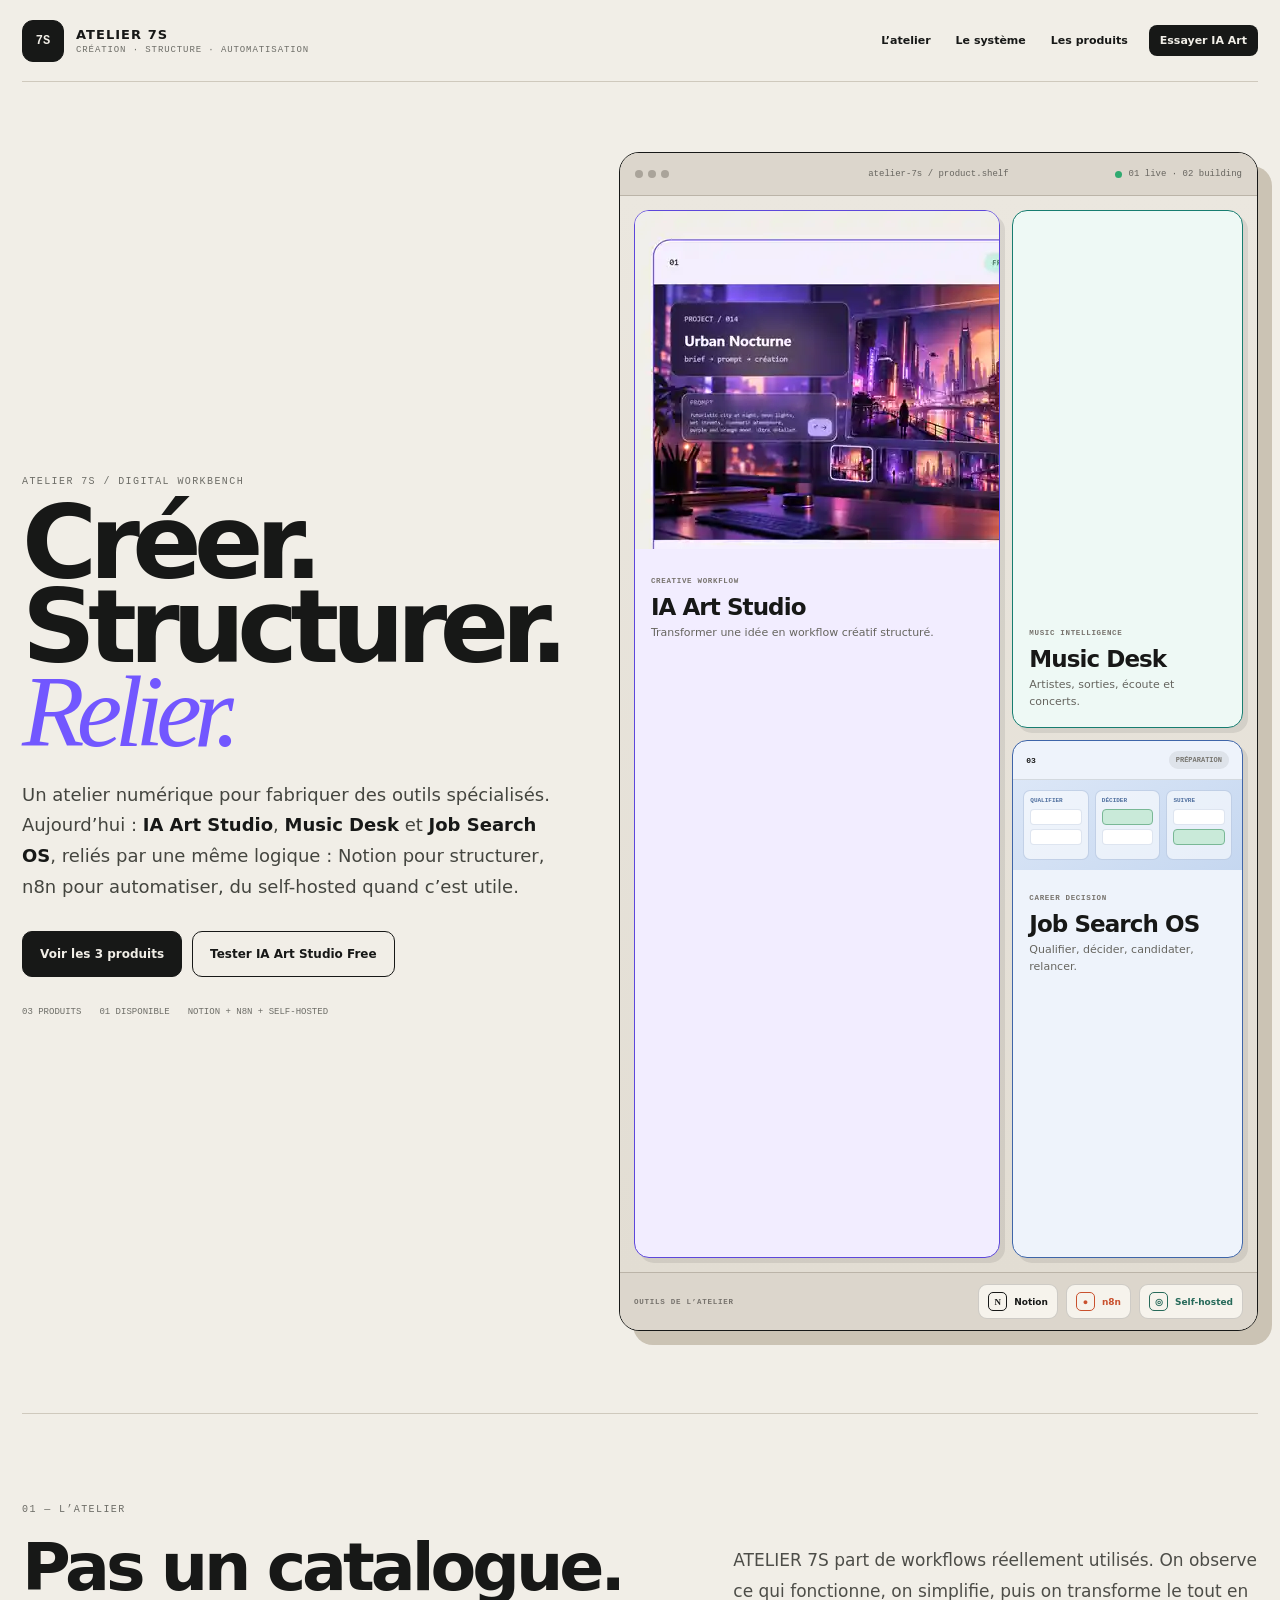
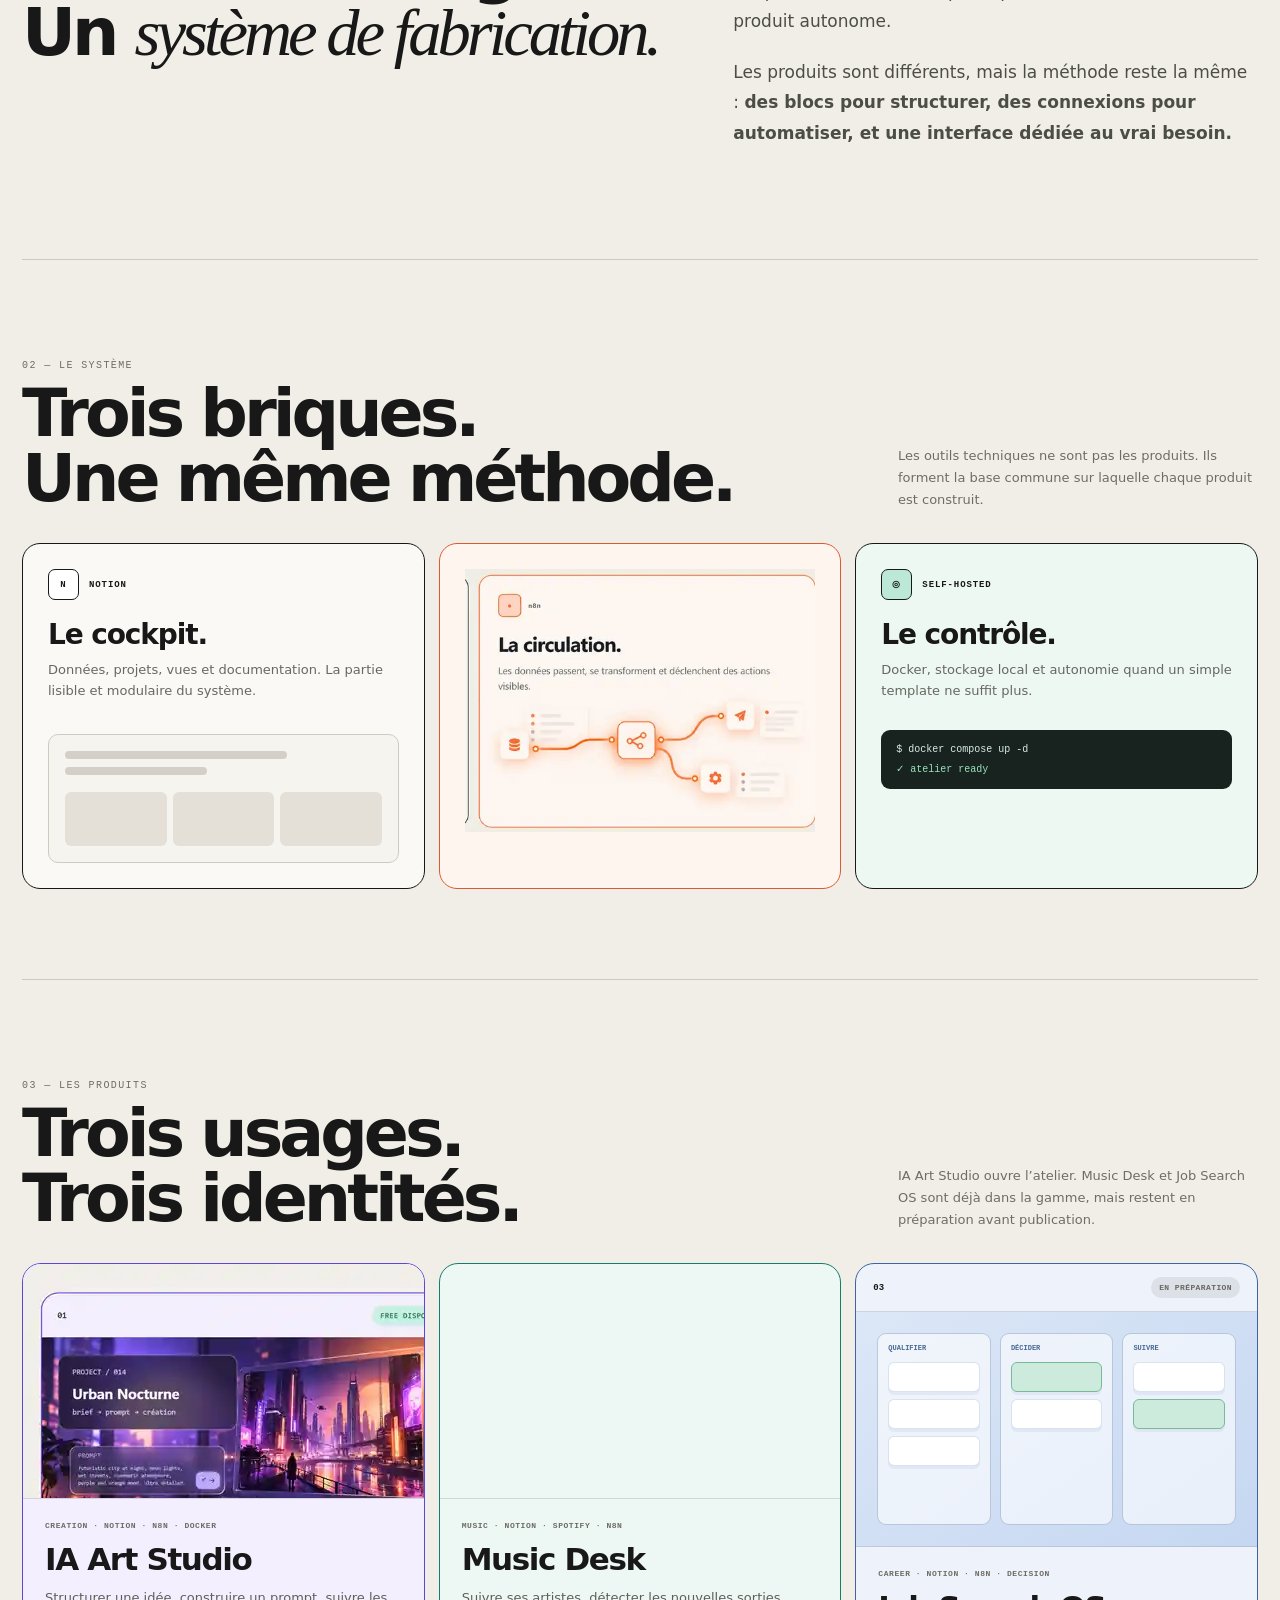
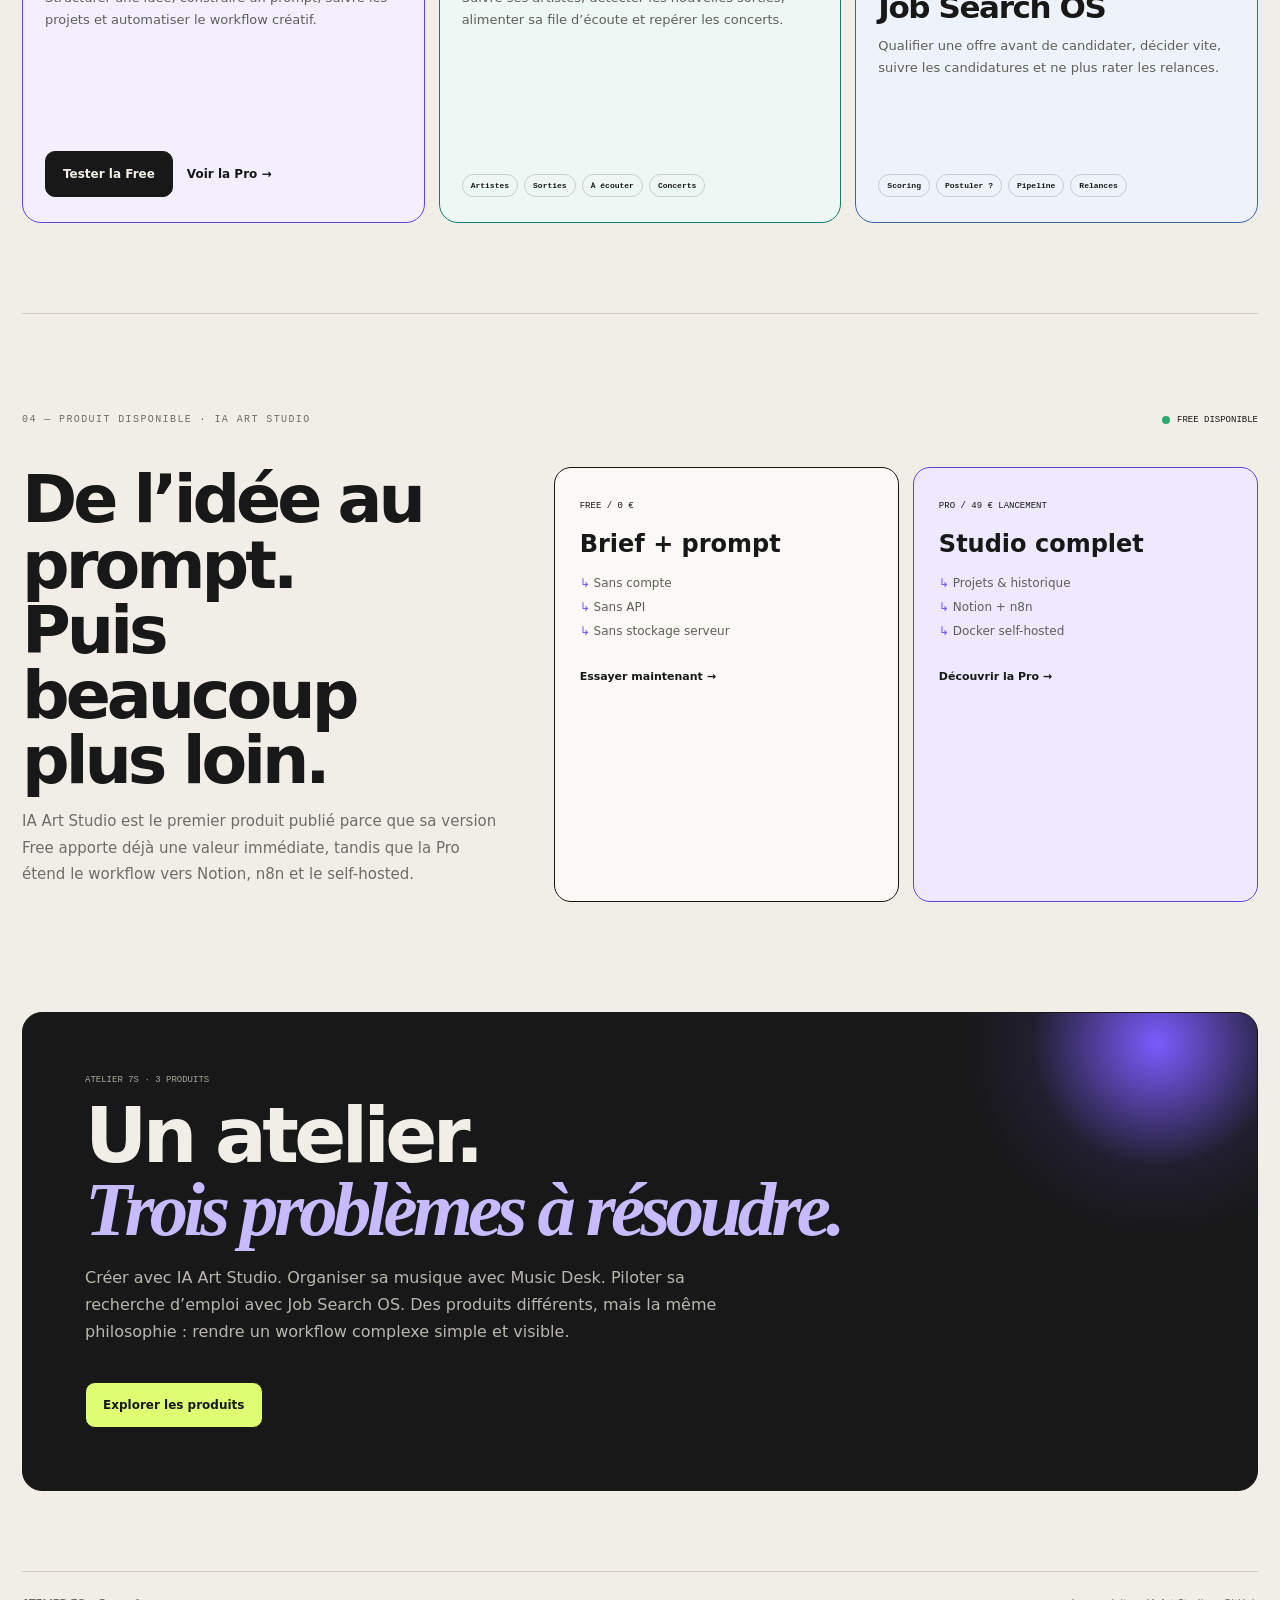
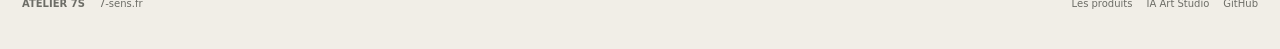
==== commit 6ea1630e: "ATELIER 7S — intègre les vrais visuels IA Art, Music Desk et n8n" ====
--- a/index.html
+++ b/index.html
@@ -48,12 +48,8 @@
 
         <div class="showcase-grid">
           <article class="showcase-card showcase-art">
-            <div class="showcase-card-head">
-              <span class="showcase-index">01</span>
-              <span class="showcase-state live">disponible</span>
-            </div>
-            <div class="art-stage">
-              <img class="showcase-image" src="assets/atelier7s/ia-art-studio.webp" alt="IA Art Studio — interface de création visuelle">
+            <div class="showcase-image-wrap showcase-image-art">
+              <img src="assets/atelier7s/ia-art-studio-card.webp" alt="IA Art Studio — interface de création Urban Nocturne" loading="eager">
             </div>
             <div class="showcase-card-copy">
               <span>CREATIVE WORKFLOW</span>
@@ -63,12 +59,8 @@
           </article>
 
           <article class="showcase-card showcase-music">
-            <div class="showcase-card-head">
-              <span class="showcase-index">02</span>
-              <span class="showcase-state">préparation</span>
-            </div>
-            <div class="music-stage">
-              <img class="showcase-image" src="assets/atelier7s/music-desk.webp" alt="Music Desk — suivi artistes, sorties et concerts">
+            <div class="showcase-image-wrap showcase-image-music">
+              <img src="assets/atelier7s/music-desk-card.webp" alt="Music Desk — suivi des artistes, sorties et concerts" loading="eager">
             </div>
             <div class="showcase-card-copy">
               <span>MUSIC INTELLIGENCE</span>
@@ -137,11 +129,8 @@
           </div>
         </article>
 
-        <article class="tile tile-n8n">
-          <div class="tile-top"><span class="brand-square n8n-square">●</span><span>n8n</span></div>
-          <h3>La circulation.</h3>
-          <p>Les données passent, se transforment et déclenchent des actions visibles.</p>
-          <img class="system-visual n8n-visual" src="assets/atelier7s/n8n-workflow.webp" alt="n8n — orchestration visuelle des automatisations">
+        <article class="tile tile-n8n tile-image-only">
+          <img src="assets/atelier7s/n8n-card.webp" alt="n8n — orchestration et circulation des données" loading="lazy">
         </article>
 
         <article class="tile tile-local">
@@ -167,12 +156,8 @@
 
       <div class="product-family">
         <article class="family-card family-art">
-          <div class="family-card-head">
-            <span class="family-number">01</span>
-            <span class="family-status active">Free disponible</span>
-          </div>
-          <div class="family-visual art-family-visual">
-            <img class="family-product-image" src="assets/atelier7s/ia-art-studio.webp" alt="Aperçu IA Art Studio">
+          <div class="family-visual family-image-visual">
+            <img src="assets/atelier7s/ia-art-studio-card.webp" alt="IA Art Studio — Urban Nocturne" loading="lazy">
           </div>
           <div class="family-copy">
             <span class="family-kicker">CREATION · NOTION · N8N · DOCKER</span>
@@ -186,12 +171,8 @@
         </article>
 
         <article class="family-card family-music">
-          <div class="family-card-head">
-            <span class="family-number">02</span>
-            <span class="family-status soon">En préparation</span>
-          </div>
-          <div class="family-visual music-family-visual">
-            <img class="family-product-image" src="assets/atelier7s/music-desk.webp" alt="Aperçu Music Desk">
+          <div class="family-visual family-image-visual">
+            <img src="assets/atelier7s/music-desk-card.webp" alt="Music Desk — artistes, sorties et live" loading="lazy">
           </div>
           <div class="family-copy">
             <span class="family-kicker">MUSIC · NOTION · SPOTIFY · N8N</span>
--- a/atelier-2026-v2.css
+++ b/atelier-2026-v2.css
@@ -97,3 +97,54 @@
 .job-stage{height:90px;min-height:90px;display:grid;grid-template-columns:repeat(3,1fr);gap:6px;padding:10px;background:linear-gradient(145deg,#dce7f7,#c5d7f0)}.job-stage>div{padding:6px;border:1px solid rgba(61,101,168,.24);border-radius:7px;background:rgba(255,255,255,.58)}.job-stage small{display:block;margin-bottom:5px;color:#4f6f9e;font:600 6px ui-monospace,SFMono-Regular,Menlo,Consolas,monospace}.job-stage i{display:block;height:16px;margin-bottom:4px;border-radius:4px;background:#fff;border:1px solid rgba(61,101,168,.17)}.job-stage i.ok{background:#c9ead9;border-color:#79b896}
 .showcase-tools{min-height:58px;padding:10px 14px;display:flex;align-items:center;gap:8px;border-top:1px solid #bbb4a8;background:#dcd6cc}.tools-label{margin-right:auto;color:#77736d;font:600 7.5px ui-monospace,SFMono-Regular,Menlo,Consolas,monospace;letter-spacing:.1em}.tool-chip{display:inline-flex;align-items:center;gap:7px;padding:7px 9px;border:1px solid rgba(23,24,23,.18);border-radius:9px;background:#f6f3ec;font-size:9px;font-weight:700}.tool-chip b{width:19px;height:19px;display:grid;place-items:center;border-radius:5px;border:1px solid currentColor;font:700 9px Georgia,serif}.n8n-chip{color:#c9512e}.docker-chip{color:#276a5a}
 @media(max-width:760px){.showcase-grid{grid-template-columns:1fr;grid-template-rows:auto}.showcase-art{grid-row:auto;min-height:380px}.showcase-tools{flex-wrap:wrap}.tools-label{width:100%;margin:0 0 2px}.product-showcase{box-shadow:7px 7px 0 #cbc3b4}}
+
+
+/* Visuels produits générés — 2026-10-06 */
+.showcase-image,
+.family-product-image,
+.system-visual{
+  display:block;
+  width:100%;
+  height:100%;
+  object-fit:cover;
+}
+.showcase-image,
+.family-product-image{
+  transition:transform .35s ease, filter .35s ease;
+}
+.showcase-card:hover .showcase-image,
+.family-card:hover .family-product-image{
+  transform:scale(1.018);
+}
+.art-stage,
+.music-stage,
+.family-visual{
+  overflow:hidden;
+}
+.art-stage .showcase-image{
+  object-position:center;
+}
+.music-stage .showcase-image{
+  object-position:center;
+}
+.n8n-visual{
+  height:126px;
+  margin-top:24px;
+  border:1px solid rgba(221,90,49,.22);
+  border-radius:12px;
+  object-position:center;
+  background:#fff8f4;
+}
+.tile-n8n{
+  display:flex;
+  flex-direction:column;
+}
+.tile-n8n .n8n-visual{
+  margin-top:auto;
+}
+@media(max-width:760px){
+  .n8n-visual{height:150px}
+}
+@media(prefers-reduced-motion:reduce){
+  .showcase-image,.family-product-image{transition:none}
+}
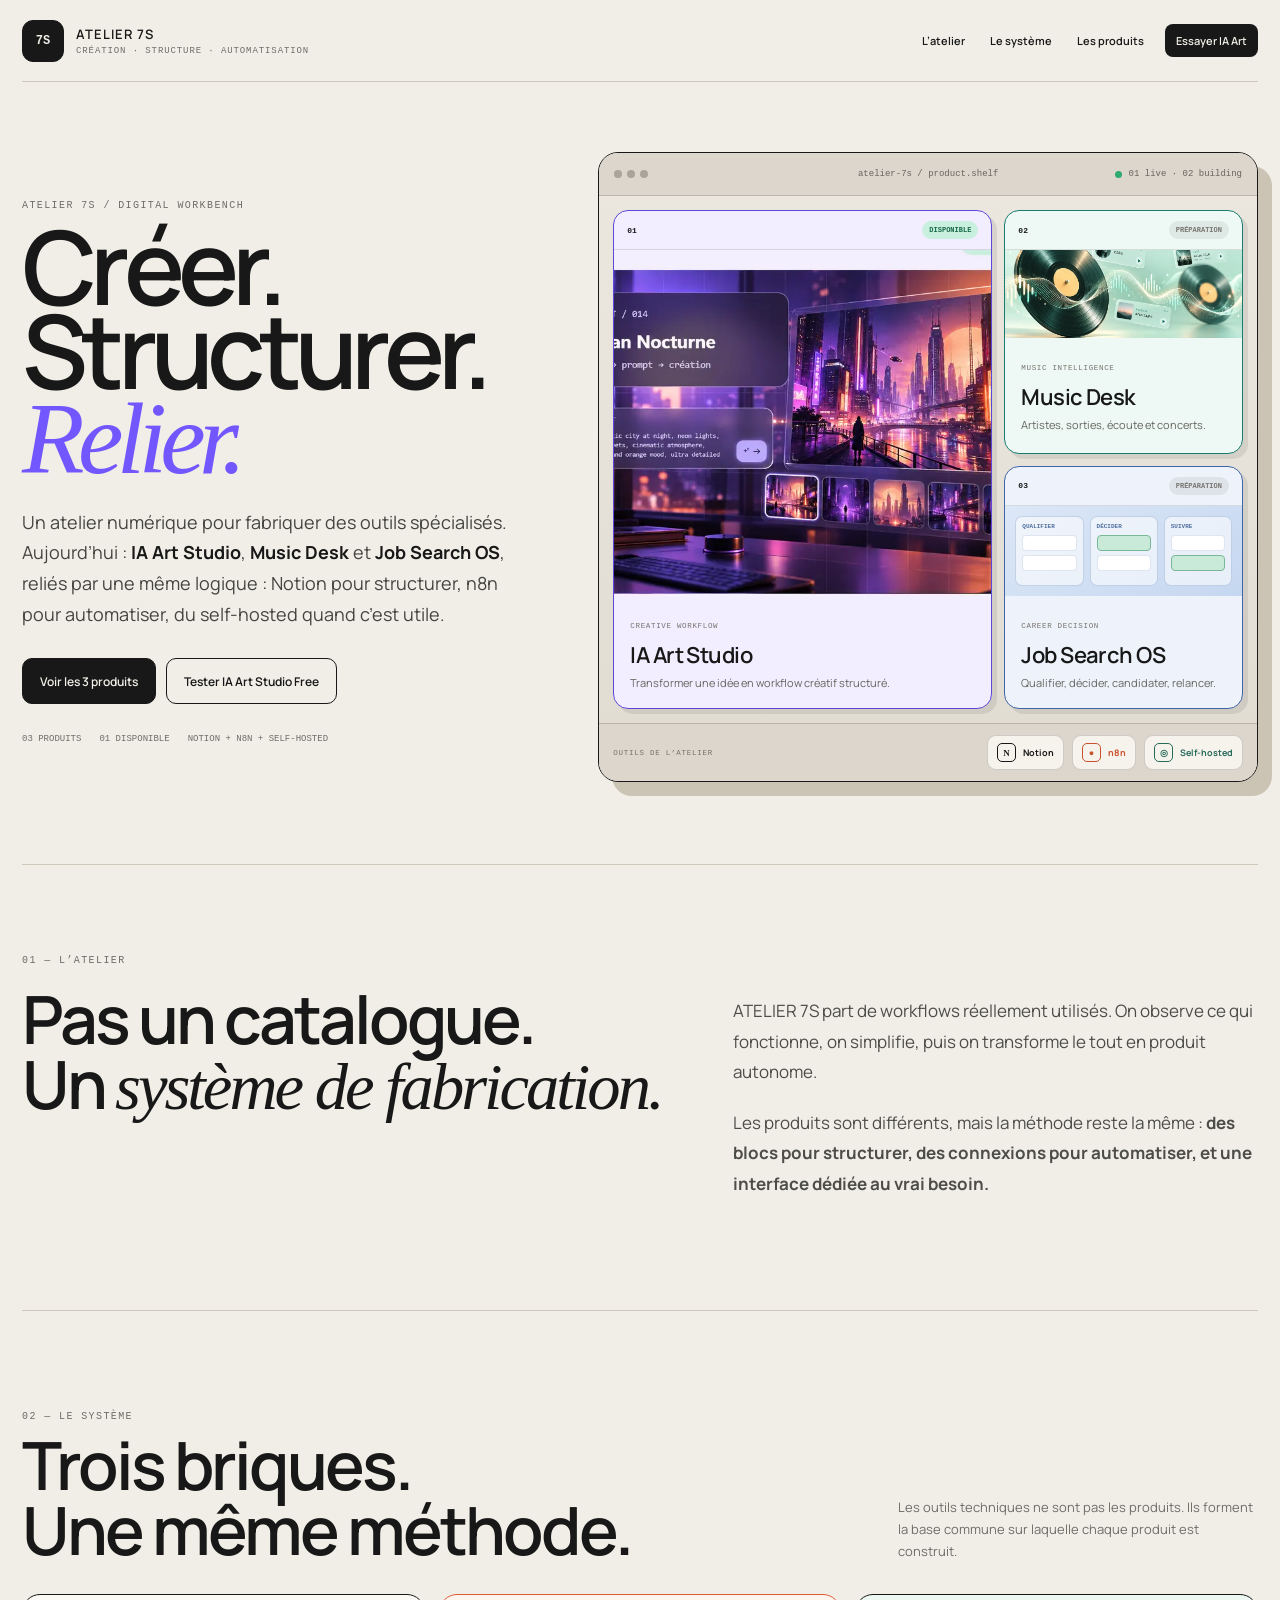
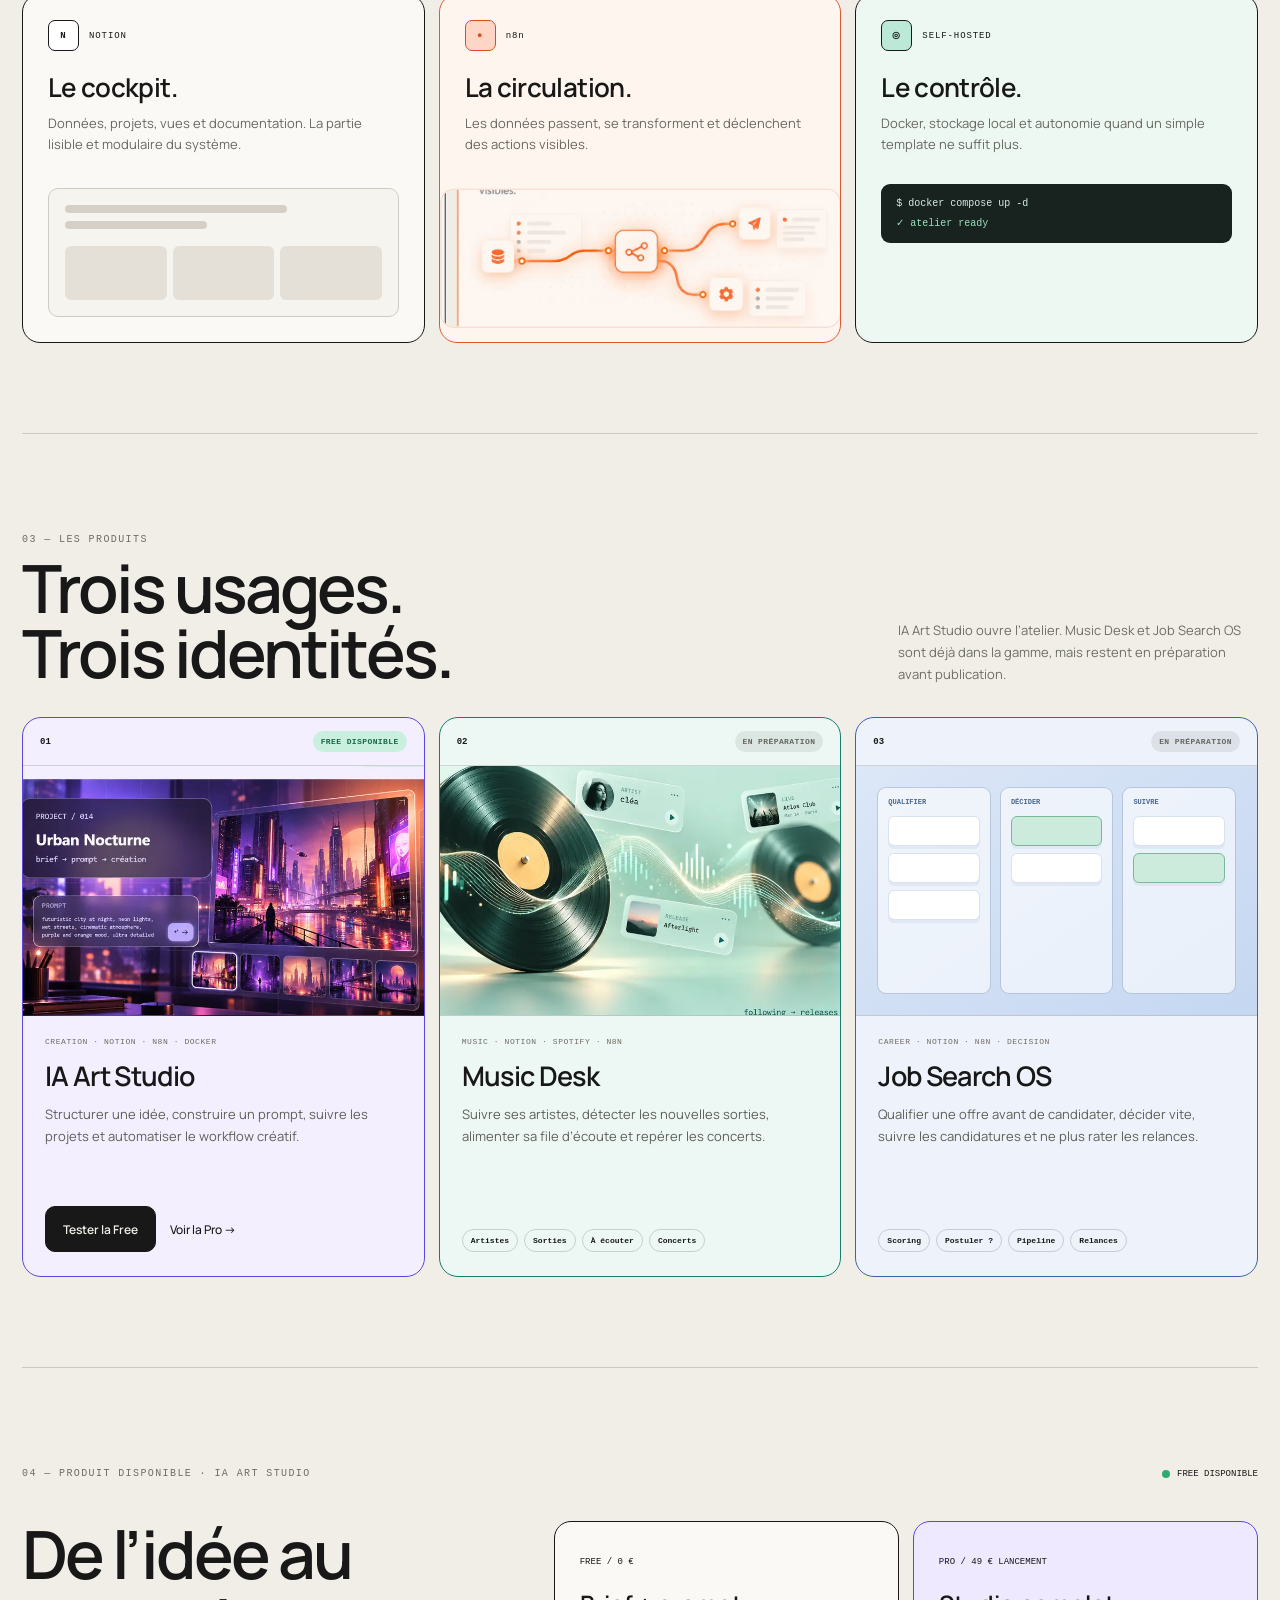
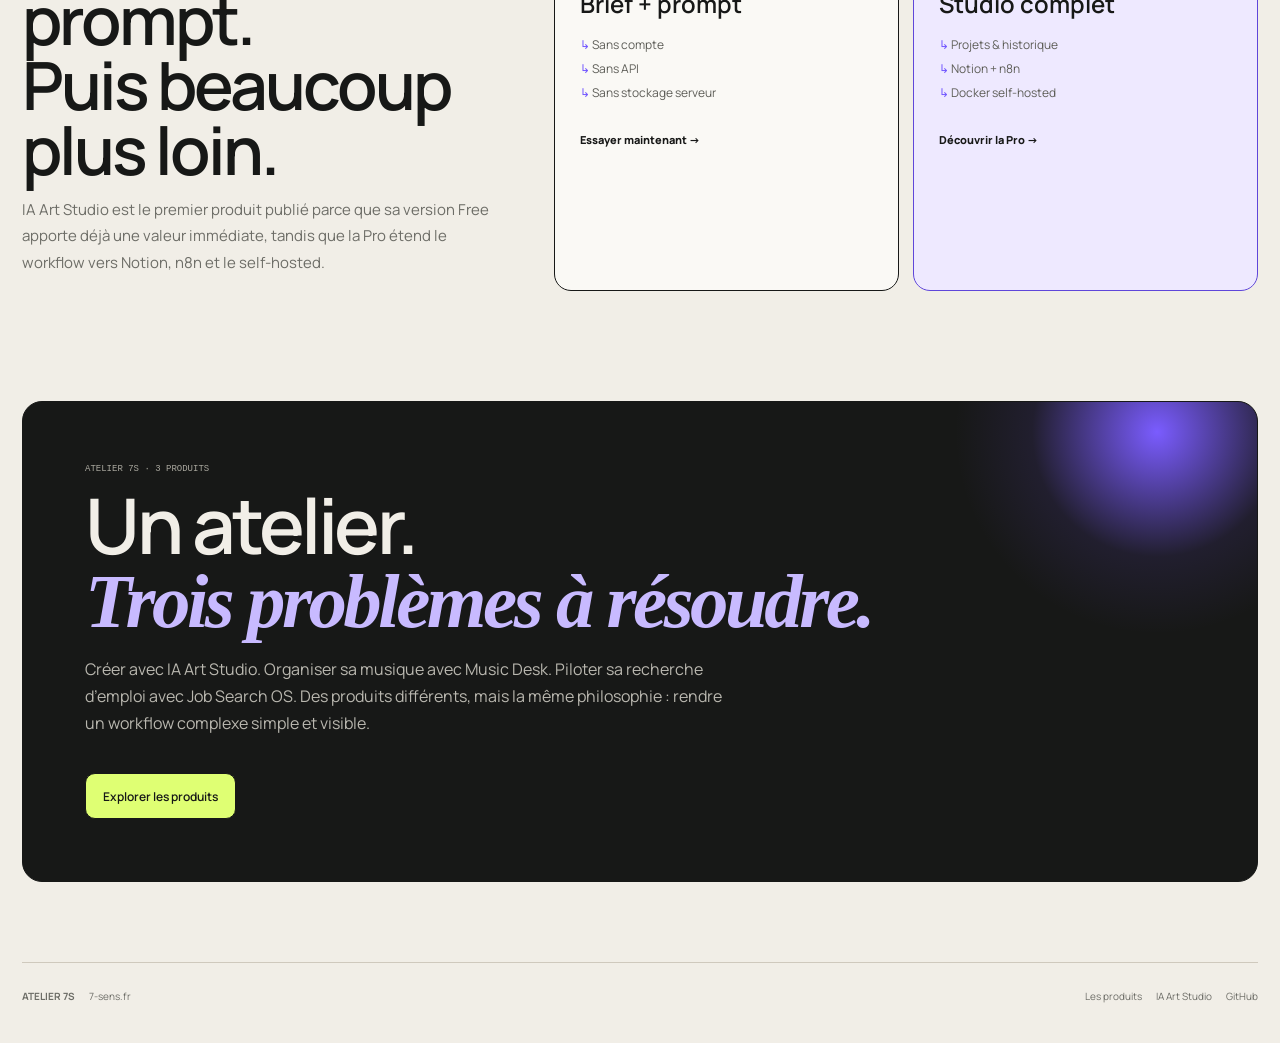
==== commit e36f4b27: "ATELIER 7S — synchronise index.html vers OVH" ====
--- a/index.html
+++ b/index.html
@@ -48,8 +48,12 @@
 
         <div class="showcase-grid">
           <article class="showcase-card showcase-art">
-            <div class="showcase-image-wrap showcase-image-art">
-              <img src="assets/atelier7s/ia-art-studio-card.webp" alt="IA Art Studio — interface de création Urban Nocturne" loading="eager">
+            <div class="showcase-card-head">
+              <span class="showcase-index">01</span>
+              <span class="showcase-state live">disponible</span>
+            </div>
+            <div class="art-stage">
+              <img class="showcase-image" src="assets/atelier7s/ia-art-studio.webp" alt="IA Art Studio — interface de création visuelle">
             </div>
             <div class="showcase-card-copy">
               <span>CREATIVE WORKFLOW</span>
@@ -59,8 +63,12 @@
           </article>
 
           <article class="showcase-card showcase-music">
-            <div class="showcase-image-wrap showcase-image-music">
-              <img src="assets/atelier7s/music-desk-card.webp" alt="Music Desk — suivi des artistes, sorties et concerts" loading="eager">
+            <div class="showcase-card-head">
+              <span class="showcase-index">02</span>
+              <span class="showcase-state">préparation</span>
+            </div>
+            <div class="music-stage">
+              <img class="showcase-image" src="assets/atelier7s/music-desk.webp" alt="Music Desk — suivi artistes, sorties et concerts">
             </div>
             <div class="showcase-card-copy">
               <span>MUSIC INTELLIGENCE</span>
@@ -129,8 +137,11 @@
           </div>
         </article>
 
-        <article class="tile tile-n8n tile-image-only">
-          <img src="assets/atelier7s/n8n-card.webp" alt="n8n — orchestration et circulation des données" loading="lazy">
+        <article class="tile tile-n8n">
+          <div class="tile-top"><span class="brand-square n8n-square">●</span><span>n8n</span></div>
+          <h3>La circulation.</h3>
+          <p>Les données passent, se transforment et déclenchent des actions visibles.</p>
+          <img class="system-visual n8n-visual" src="assets/atelier7s/n8n-workflow.webp" alt="n8n — orchestration visuelle des automatisations">
         </article>
 
         <article class="tile tile-local">
@@ -156,8 +167,12 @@
 
       <div class="product-family">
         <article class="family-card family-art">
-          <div class="family-visual family-image-visual">
-            <img src="assets/atelier7s/ia-art-studio-card.webp" alt="IA Art Studio — Urban Nocturne" loading="lazy">
+          <div class="family-card-head">
+            <span class="family-number">01</span>
+            <span class="family-status active">Free disponible</span>
+          </div>
+          <div class="family-visual art-family-visual">
+            <img class="family-product-image" src="assets/atelier7s/ia-art-studio.webp" alt="Aperçu IA Art Studio">
           </div>
           <div class="family-copy">
             <span class="family-kicker">CREATION · NOTION · N8N · DOCKER</span>
@@ -171,8 +186,12 @@
         </article>
 
         <article class="family-card family-music">
-          <div class="family-visual family-image-visual">
-            <img src="assets/atelier7s/music-desk-card.webp" alt="Music Desk — artistes, sorties et live" loading="lazy">
+          <div class="family-card-head">
+            <span class="family-number">02</span>
+            <span class="family-status soon">En préparation</span>
+          </div>
+          <div class="family-visual music-family-visual">
+            <img class="family-product-image" src="assets/atelier7s/music-desk.webp" alt="Aperçu Music Desk">
           </div>
           <div class="family-copy">
             <span class="family-kicker">MUSIC · NOTION · SPOTIFY · N8N</span>
--- a/atelier-2026-v2.css
+++ b/atelier-2026-v2.css
@@ -148,3 +148,160 @@
 @media(prefers-reduced-motion:reduce){
   .showcase-image,.family-product-image{transition:none}
 }
+
+
+/* Visual polish — 2026-10-07
+   Recadre les visuels générés pour éviter les bandeaux/titres dupliqués
+   et allège la typographie de la vitrine. */
+body{
+  font-family:Manrope,Inter,ui-sans-serif,system-ui,-apple-system,BlinkMacSystemFont,"Segoe UI",sans-serif;
+  font-weight:400;
+  -webkit-font-smoothing:antialiased;
+  text-rendering:optimizeLegibility;
+}
+.identity-copy strong,
+.site-header nav a,
+.button,
+.text-link,
+.showcase-card-copy h3,
+.family-copy h3,
+.tile h3,
+.edition-card h3,
+.atelier-grid h2,
+.section-heading h2,
+.product-focus h2,
+.closing h2{
+  font-weight:600;
+}
+.hero h1{
+  font-weight:600;
+  letter-spacing:-.065em;
+}
+.hero-text,
+.atelier-copy p,
+.section-heading>p,
+.tile p,
+.showcase-card-copy p,
+.family-copy p,
+.product-focus-grid>div:first-child p,
+.closing p{
+  font-weight:400;
+}
+.eyebrow,
+.section-label,
+.hero-meta,
+.showcase-card-copy>span,
+.family-kicker,
+.tools-label,
+.tile-top{
+  font-weight:500;
+}
+.button{font-weight:600}
+.text-link{font-weight:500}
+
+/* Hero produit : conserver le bandeau HTML et masquer le bandeau intégré dans l'image. */
+.art-stage,
+.music-stage{
+  overflow:hidden;
+}
+.art-stage .showcase-image{
+  width:100%;
+  height:calc(100% + 24%);
+  max-width:none;
+  object-fit:cover;
+  object-position:center 32%;
+  transform:translateY(-17%);
+}
+.music-stage .showcase-image{
+  width:100%;
+  height:150%;
+  max-width:none;
+  object-fit:cover;
+  object-position:center 46%;
+  transform:translateY(-22%);
+}
+.showcase-card:hover .art-stage .showcase-image,
+.showcase-card:hover .music-stage .showcase-image{
+  transform:translateY(-17%) scale(1.012);
+}
+.showcase-card:hover .music-stage .showcase-image{
+  transform:translateY(-22%) scale(1.012);
+}
+
+/* Tuiles produits : même principe, image sans son bandeau intégré. */
+.family-visual{
+  height:250px;
+}
+.family-product-image{
+  width:100%;
+  height:145%;
+  max-width:none;
+  object-fit:cover;
+}
+.family-art .family-product-image{
+  object-position:center 35%;
+  transform:translateY(-18%);
+}
+.family-music .family-product-image{
+  object-position:center 44%;
+  transform:translateY(-20%);
+}
+.family-card:hover .family-art .family-product-image{
+  transform:translateY(-18%) scale(1.012);
+}
+.family-card:hover .family-music .family-product-image{
+  transform:translateY(-20%) scale(1.012);
+}
+
+/* n8n : le titre et le descriptif restent en HTML ; on ne montre que l'illustration du workflow. */
+.n8n-visual{
+  height:122px;
+  margin-top:20px;
+  object-fit:cover;
+  object-position:center 82%;
+  transform:scale(1.14);
+  transform-origin:center 78%;
+  border-radius:12px;
+}
+.tile-n8n{
+  padding-bottom:18px;
+}
+
+/* Un peu plus d'air et moins de masse visuelle dans les cartes. */
+.showcase-card-copy h3{font-size:22px;letter-spacing:-.025em}
+.family-copy h3{font-size:27px;letter-spacing:-.025em}
+.family-copy{padding:21px 22px 24px}
+.tile h3{font-size:26px;letter-spacing:-.025em}
+.atelier-grid h2,
+.section-heading h2,
+.product-focus h2,
+.closing h2{
+  letter-spacing:-.045em;
+}
+
+@media(max-width:760px){
+  .art-stage .showcase-image{
+    height:135%;
+    object-position:center 34%;
+    transform:translateY(-14%);
+  }
+  .music-stage .showcase-image{
+    height:140%;
+    object-position:center 46%;
+    transform:translateY(-18%);
+  }
+  .family-visual{height:225px}
+  .family-art .family-product-image{transform:translateY(-15%)}
+  .family-music .family-product-image{transform:translateY(-17%)}
+  .n8n-visual{
+    height:135px;
+    transform:scale(1.12);
+  }
+}
+@media(prefers-reduced-motion:reduce){
+  .art-stage .showcase-image,
+  .music-stage .showcase-image,
+  .family-product-image{
+    transition:none;
+  }
+}
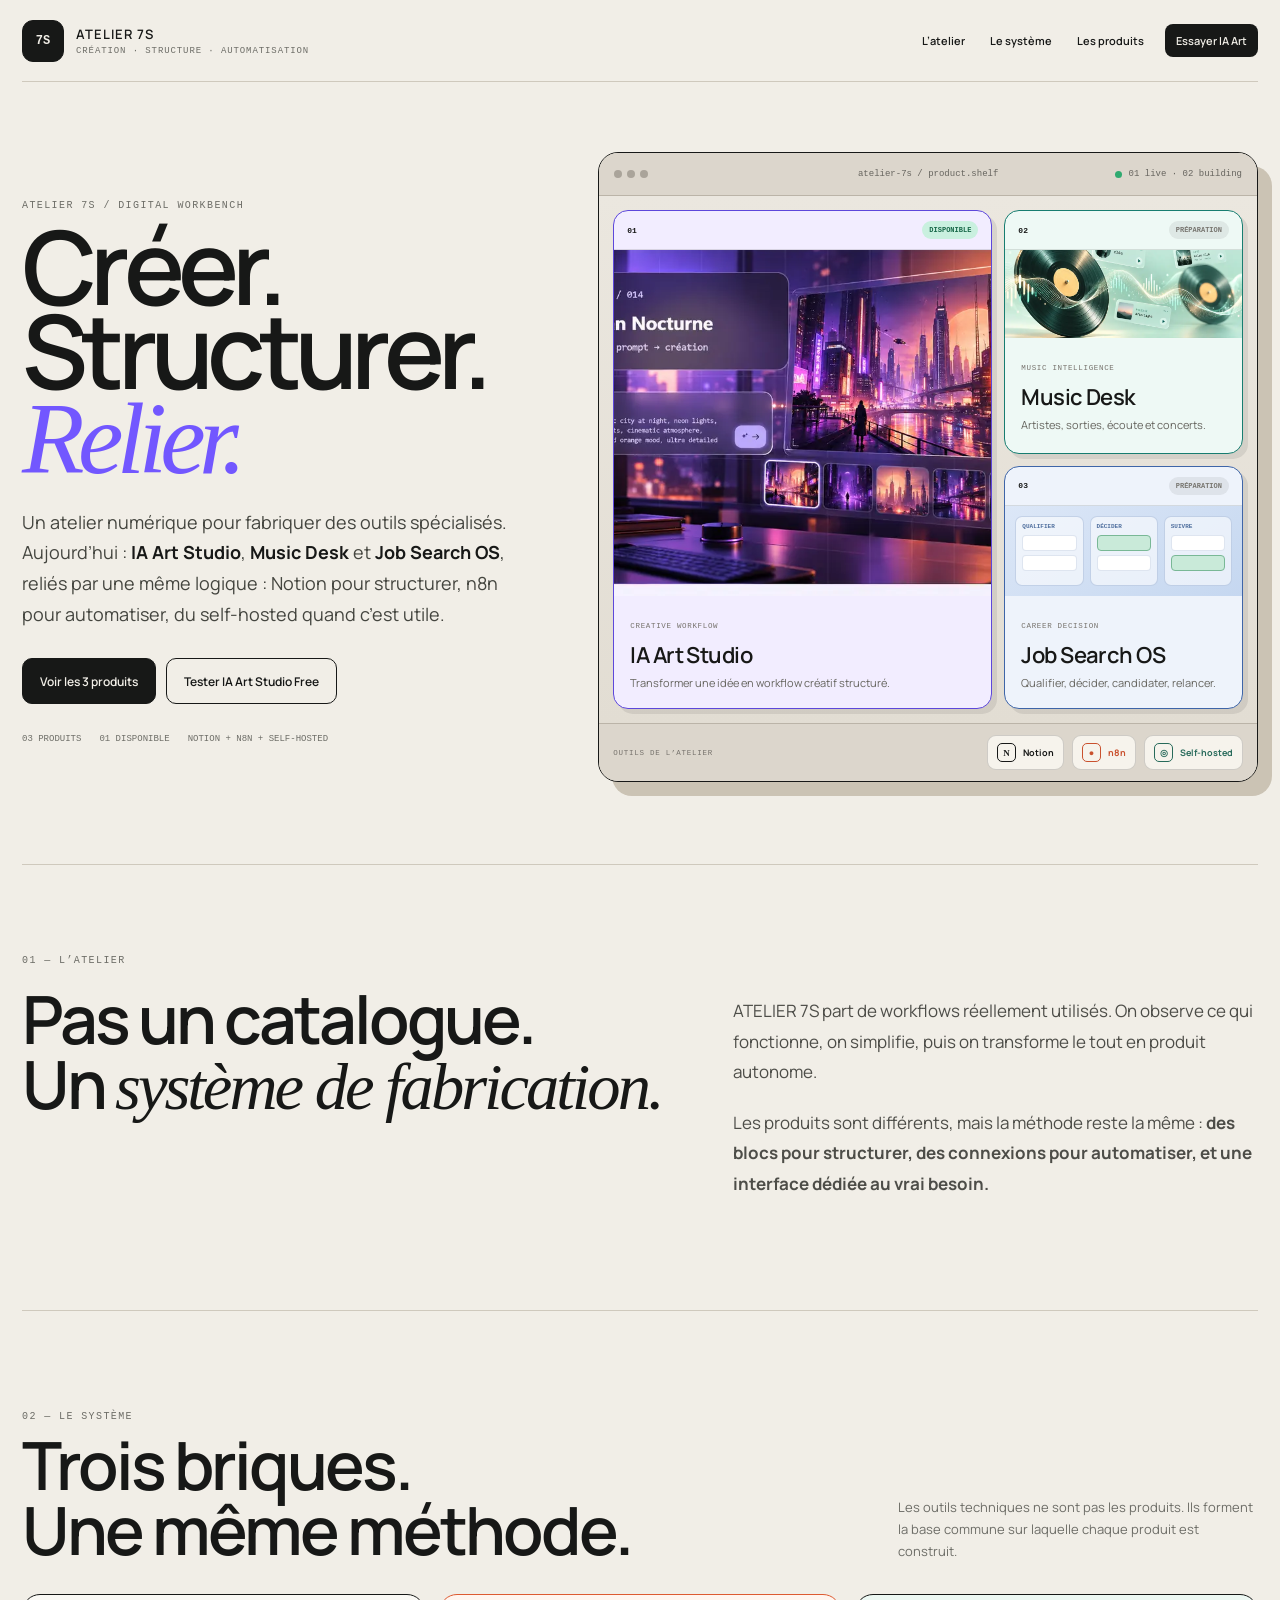
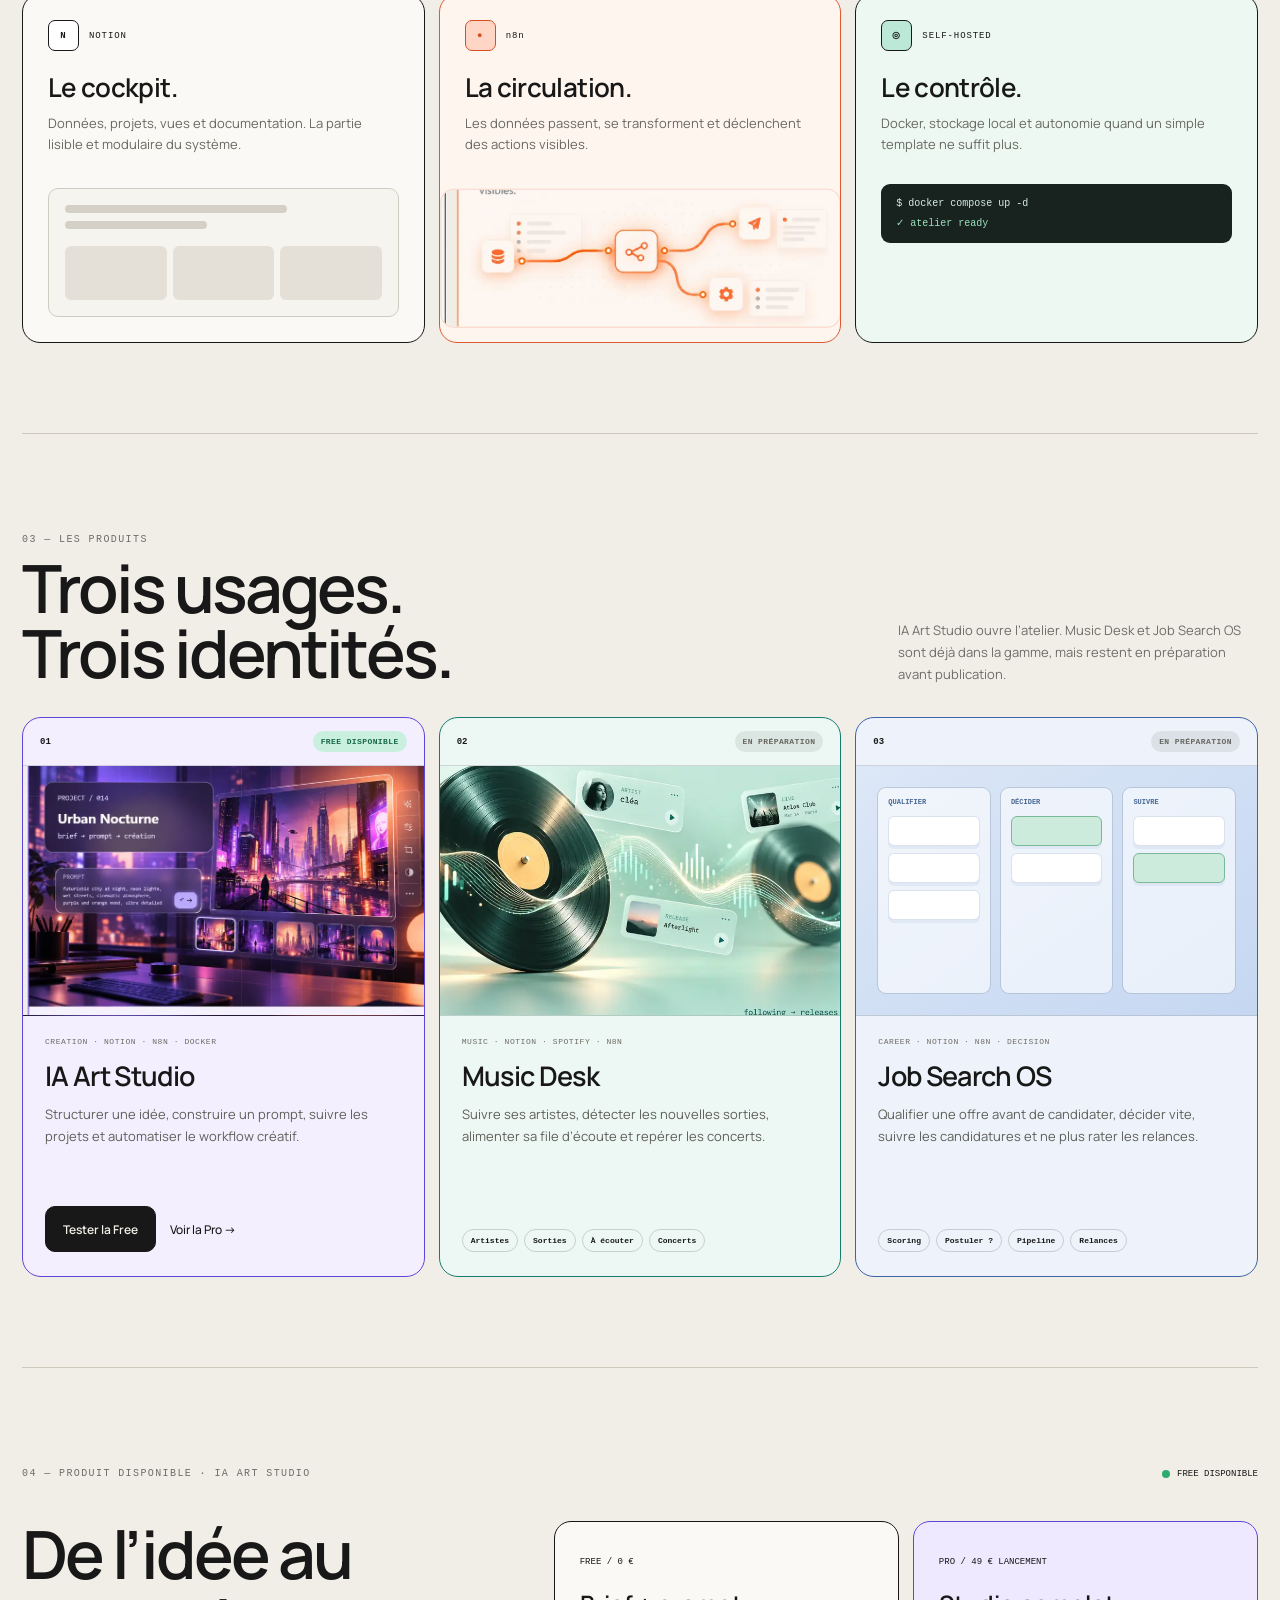
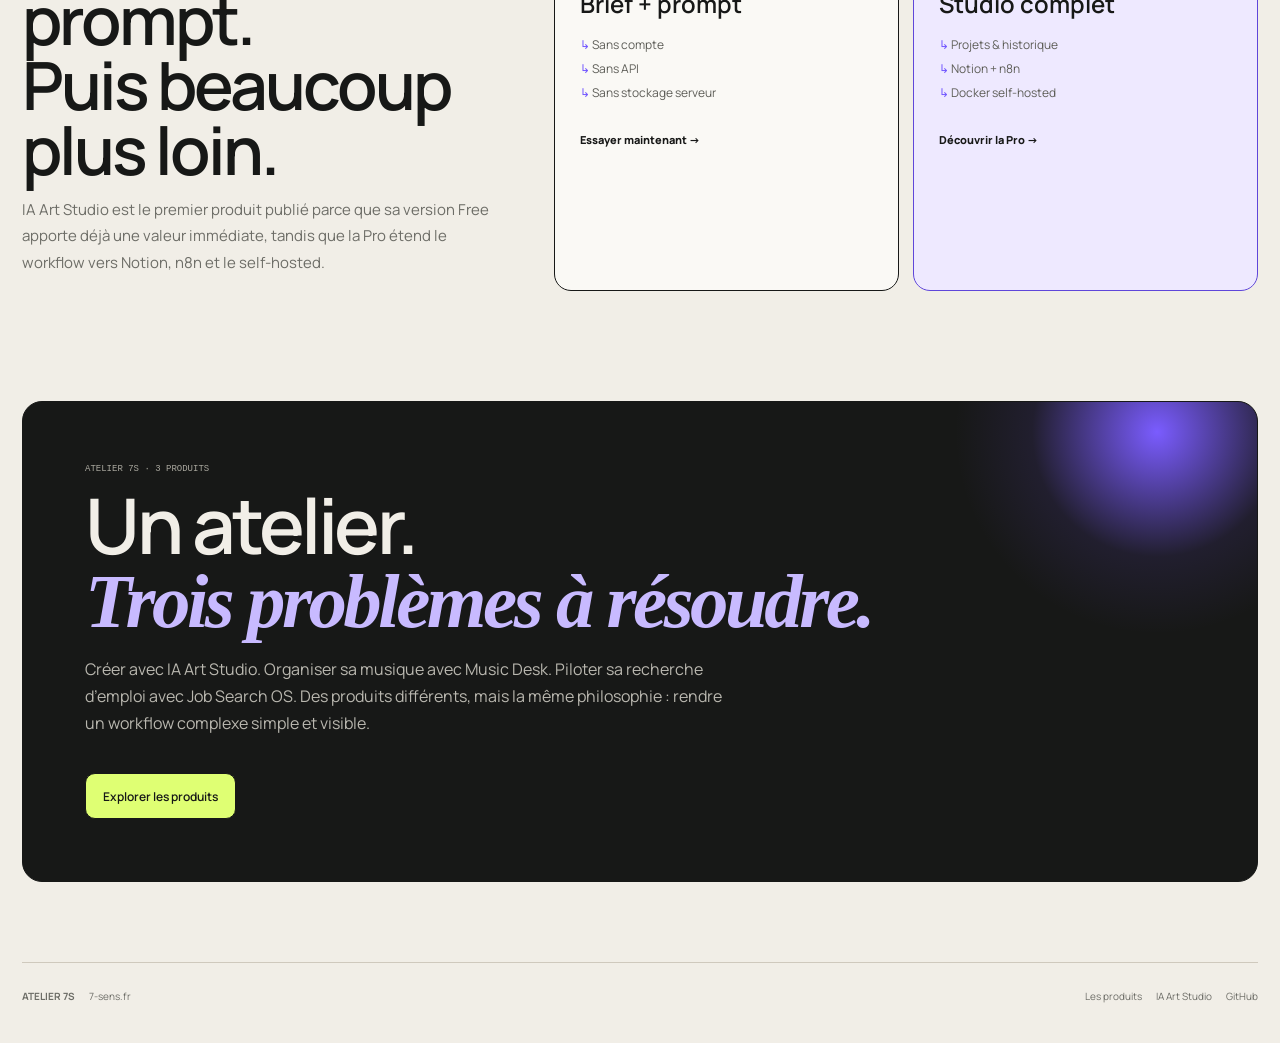
==== commit 3f3ae561: "ATELIER 7S — force le rafraîchissement du CSS" ====
--- a/index.html
+++ b/index.html
@@ -6,7 +6,7 @@
   <meta name="theme-color" content="#f1eee7">
   <title>ATELIER 7S · Trois produits, un même atelier numérique</title>
   <meta name="description" content="ATELIER 7S conçoit trois produits numériques spécialisés : IA Art Studio, Music Desk et Job Search OS, autour de Notion, n8n et du self-hosted.">
-  <link rel="stylesheet" href="atelier-2026-v2.css">
+  <link rel="stylesheet" href="atelier-2026-v2.css?v=20261007-0840">
 </head>
 <body>
   <header class="site-header">
--- a/atelier-2026-v2.css
+++ b/atelier-2026-v2.css
@@ -209,8 +209,8 @@
   height:calc(100% + 24%);
   max-width:none;
   object-fit:cover;
-  object-position:center 32%;
-  transform:translateY(-17%);
+  object-position:center 34%;
+  transform:translateY(-22%);
 }
 .music-stage .showcase-image{
   width:100%;
@@ -222,7 +222,7 @@
 }
 .showcase-card:hover .art-stage .showcase-image,
 .showcase-card:hover .music-stage .showcase-image{
-  transform:translateY(-17%) scale(1.012);
+  transform:translateY(-22%) scale(1.012);
 }
 .showcase-card:hover .music-stage .showcase-image{
   transform:translateY(-22%) scale(1.012);
@@ -239,15 +239,15 @@
   object-fit:cover;
 }
 .family-art .family-product-image{
-  object-position:center 35%;
-  transform:translateY(-18%);
+  object-position:center 37%;
+  transform:translateY(-22%);
 }
 .family-music .family-product-image{
   object-position:center 44%;
   transform:translateY(-20%);
 }
 .family-card:hover .family-art .family-product-image{
-  transform:translateY(-18%) scale(1.012);
+  transform:translateY(-22%) scale(1.012);
 }
 .family-card:hover .family-music .family-product-image{
   transform:translateY(-20%) scale(1.012);
@@ -282,8 +282,8 @@
 @media(max-width:760px){
   .art-stage .showcase-image{
     height:135%;
-    object-position:center 34%;
-    transform:translateY(-14%);
+    object-position:center 36%;
+    transform:translateY(-20%);
   }
   .music-stage .showcase-image{
     height:140%;
@@ -291,7 +291,7 @@
     transform:translateY(-18%);
   }
   .family-visual{height:225px}
-  .family-art .family-product-image{transform:translateY(-15%)}
+  .family-art .family-product-image{transform:translateY(-20%)}
   .family-music .family-product-image{transform:translateY(-17%)}
   .n8n-visual{
     height:135px;
@@ -305,3 +305,84 @@
     transition:none;
   }
 }
+
+
+/* Showcase alignment — 2026-10-07
+   Géométrie stricte : la grande carte = les deux cartes de droite + le gap.
+   Le visuel IA Art est ancré par le bas pour supprimer proprement son bandeau source. */
+.showcase-grid{
+  grid-template-rows:repeat(2,minmax(0,1fr));
+  align-items:stretch;
+}
+.showcase-card{
+  min-height:0;
+  height:100%;
+}
+.showcase-art{
+  min-height:0;
+  height:100%;
+}
+.showcase-card-head{
+  flex:0 0 39px;
+}
+.showcase-card-copy{
+  flex:0 0 auto;
+}
+.art-stage{
+  position:relative;
+  flex:1 1 auto;
+  min-height:0;
+}
+.art-stage .showcase-image{
+  position:absolute;
+  left:0;
+  bottom:0;
+  width:100%;
+  height:128.2%;
+  max-width:none;
+  object-fit:cover;
+  object-position:center bottom;
+  transform:none;
+  transform-origin:center bottom;
+}
+.showcase-card:hover .art-stage .showcase-image{
+  transform:scale(1.012);
+}
+
+/* Même cadrage déterministe pour la tuile IA Art de la section Produits. */
+.family-art .family-visual{
+  position:relative;
+}
+.family-art .family-product-image{
+  position:absolute;
+  left:0;
+  bottom:0;
+  width:100%;
+  height:128.2%;
+  max-width:none;
+  object-fit:cover;
+  object-position:center bottom;
+  transform:none;
+  transform-origin:center bottom;
+}
+.family-card:hover .family-art .family-product-image{
+  transform:scale(1.012);
+}
+
+@media(max-width:760px){
+  .showcase-grid{
+    grid-template-rows:auto;
+  }
+  .showcase-card{
+    height:auto;
+  }
+  .showcase-art{
+    min-height:380px;
+  }
+  .art-stage .showcase-image{
+    height:128.2%;
+  }
+  .family-art .family-product-image{
+    height:128.2%;
+  }
+}
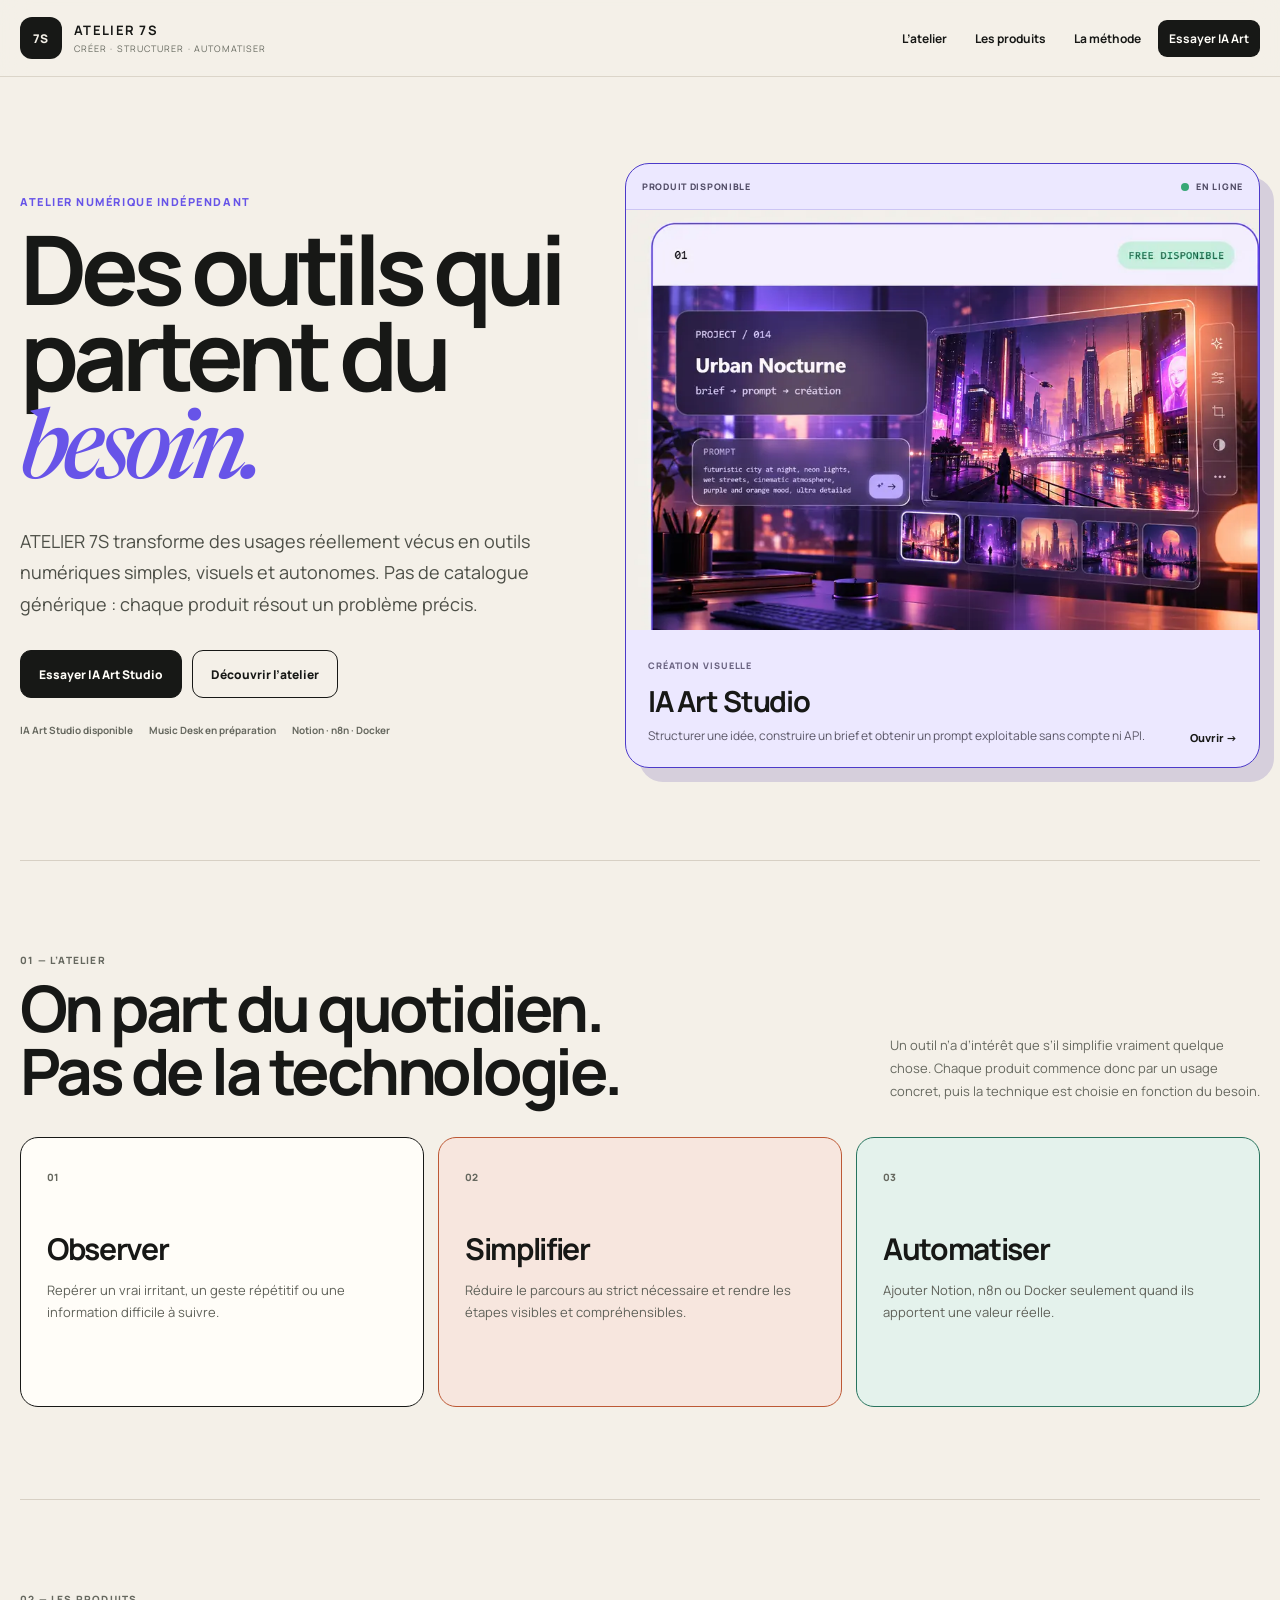
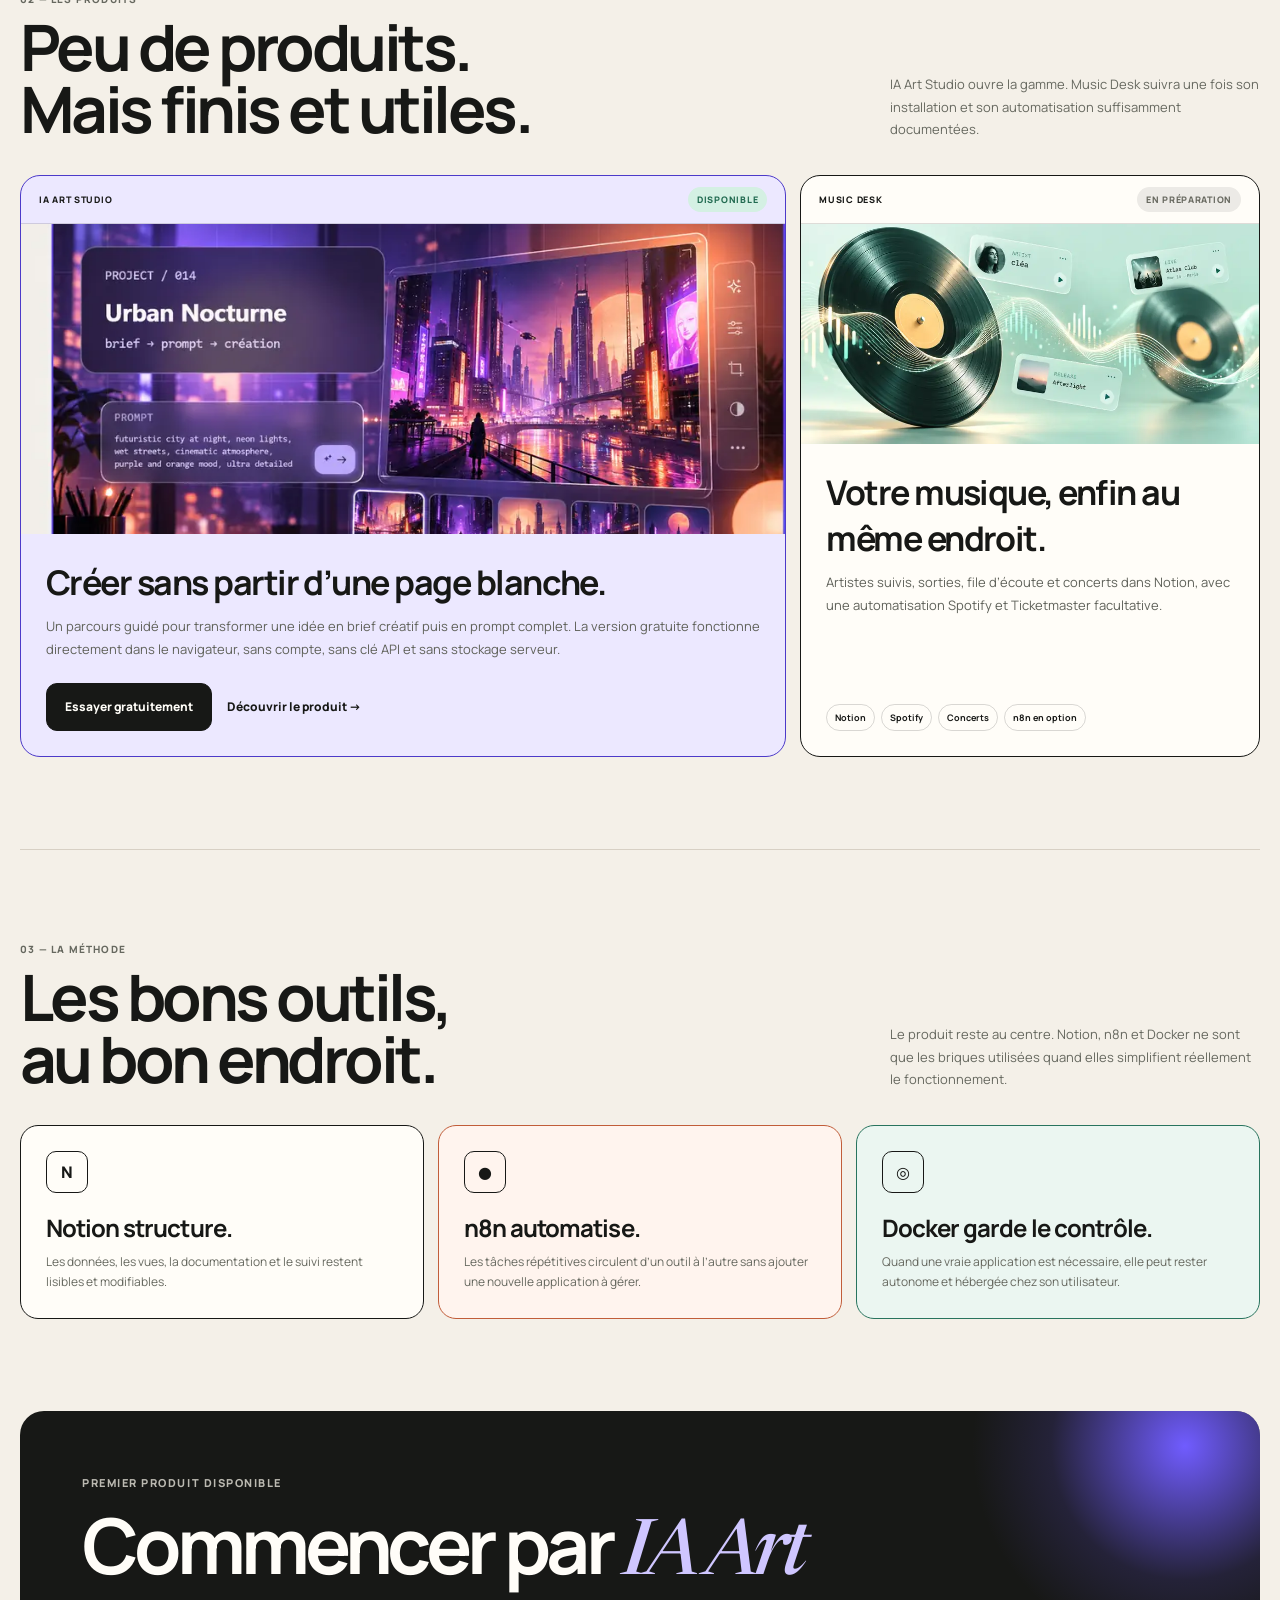
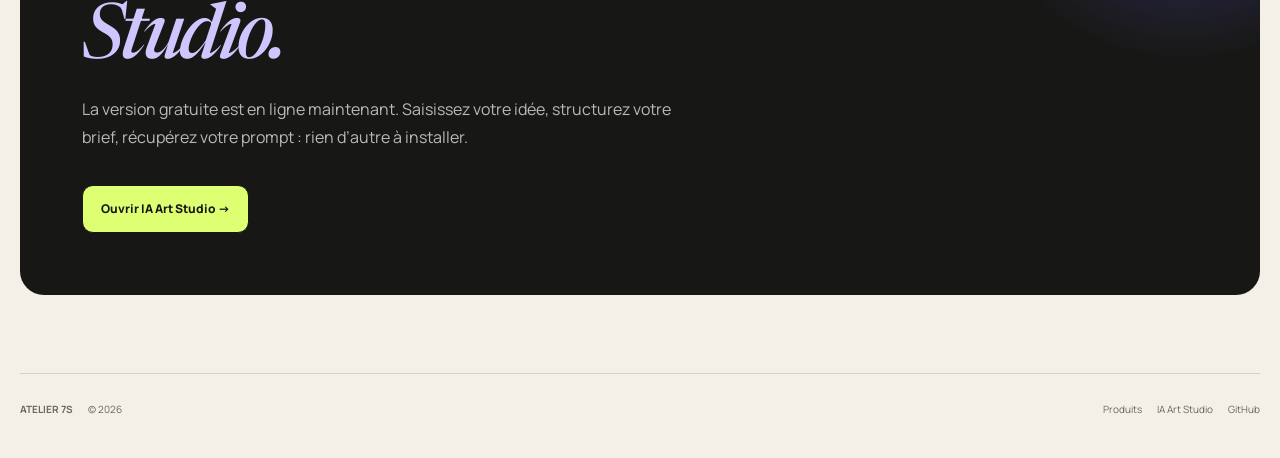
==== commit 4c717fcf: "feat(site): refondre la page d'accueil 7-sens.fr" ====
--- a/index.html
+++ b/index.html
@@ -3,266 +3,181 @@
 <head>
   <meta charset="utf-8">
   <meta name="viewport" content="width=device-width,initial-scale=1">
-  <meta name="theme-color" content="#f1eee7">
-  <title>ATELIER 7S · Trois produits, un même atelier numérique</title>
-  <meta name="description" content="ATELIER 7S conçoit trois produits numériques spécialisés : IA Art Studio, Music Desk et Job Search OS, autour de Notion, n8n et du self-hosted.">
-  <link rel="stylesheet" href="atelier-2026-v2.css?v=20261007-0840">
+  <meta name="theme-color" content="#f4f0e8">
+  <title>ATELIER 7S · Des outils numériques simples pour des usages réels</title>
+  <meta name="description" content="ATELIER 7S transforme des usages réels en outils numériques simples, visuels et autonomes. IA Art Studio est disponible, Music Desk arrive ensuite.">
+  <meta property="og:title" content="ATELIER 7S">
+  <meta property="og:description" content="Des outils numériques simples pour des usages réels.">
+  <meta property="og:type" content="website">
+  <meta property="og:url" content="https://7-sens.fr/">
+  <link rel="canonical" href="https://7-sens.fr/">
+  <link rel="stylesheet" href="atelier-2026-v3.css?v=20261008">
 </head>
 <body>
   <header class="site-header">
-    <a class="identity" href="#top" aria-label="ATELIER 7S">
-      <span class="mark">7S</span>
-      <span class="identity-copy"><strong>ATELIER 7S</strong><small>CRÉATION · STRUCTURE · AUTOMATISATION</small></span>
-    </a>
-    <nav aria-label="Navigation principale">
-      <a href="#atelier">L’atelier</a>
-      <a href="#stack">Le système</a>
-      <a href="#products">Les produits</a>
-      <a class="nav-button" href="ia-art-studio/free/">Essayer IA Art</a>
-    </nav>
+    <div class="header-inner shell">
+      <a class="brand" href="#top" aria-label="ATELIER 7S">
+        <span class="brand-mark">7S</span>
+        <span class="brand-copy"><strong>ATELIER 7S</strong><small>Créer · structurer · automatiser</small></span>
+      </a>
+      <nav aria-label="Navigation principale">
+        <a href="#atelier">L’atelier</a>
+        <a href="#produits">Les produits</a>
+        <a href="#methode">La méthode</a>
+        <a class="nav-cta" href="https://ia-art.7-sens.fr/">Essayer IA Art</a>
+      </nav>
+    </div>
   </header>
 
-  <main id="top">
+  <main id="top" class="shell">
     <section class="hero">
-      <div class="hero-copy">
-        <p class="eyebrow">ATELIER 7S / DIGITAL WORKBENCH</p>
-        <h1>Créer.<br>Structurer.<br><span>Relier.</span></h1>
-        <p class="hero-text">Un atelier numérique pour fabriquer des outils spécialisés. Aujourd’hui : <strong>IA Art Studio</strong>, <strong>Music Desk</strong> et <strong>Job Search OS</strong>, reliés par une même logique : Notion pour structurer, n8n pour automatiser, du self-hosted quand c’est utile.</p>
+      <div>
+        <p class="kicker">Atelier numérique indépendant</p>
+        <h1>Des outils qui partent du <em>besoin.</em></h1>
+        <p class="hero-lede">ATELIER 7S transforme des usages réellement vécus en outils numériques simples, visuels et autonomes. Pas de catalogue générique : chaque produit résout un problème précis.</p>
         <div class="hero-actions">
-          <a class="button button-dark" href="#products">Voir les 3 produits</a>
-          <a class="button button-light" href="ia-art-studio/free/">Tester IA Art Studio Free</a>
+          <a class="button button-primary" href="https://ia-art.7-sens.fr/">Essayer IA Art Studio</a>
+          <a class="button button-secondary" href="#atelier">Découvrir l’atelier</a>
         </div>
-        <div class="hero-meta">
-          <span>03 produits</span>
-          <span>01 disponible</span>
-          <span>Notion + n8n + self-hosted</span>
+        <div class="hero-note">
+          <span>IA Art Studio disponible</span>
+          <span>Music Desk en préparation</span>
+          <span>Notion · n8n · Docker</span>
         </div>
       </div>
 
-      <div class="product-showcase" aria-label="Les produits ATELIER 7S">
-        <div class="showcase-topbar">
-          <span class="window-dots"><i></i><i></i><i></i></span>
-          <span>atelier-7s / product.shelf</span>
-          <span class="showcase-status"><i></i>01 live · 02 building</span>
+      <article class="hero-card">
+        <div class="hero-card-top">
+          <span>Produit disponible</span>
+          <span class="live"><i></i>En ligne</span>
         </div>
+        <div class="hero-image">
+          <img src="assets/atelier7s/ia-art-studio.webp" alt="Aperçu de IA Art Studio">
+        </div>
+        <div class="hero-card-copy">
+          <div>
+            <span>Création visuelle</span>
+            <h2>IA Art Studio</h2>
+            <p>Structurer une idée, construire un brief et obtenir un prompt exploitable sans compte ni API.</p>
+          </div>
+          <a href="https://ia-art.7-sens.fr/">Ouvrir →</a>
+        </div>
+      </article>
+    </section>
 
-        <div class="showcase-grid">
-          <article class="showcase-card showcase-art">
-            <div class="showcase-card-head">
-              <span class="showcase-index">01</span>
-              <span class="showcase-state live">disponible</span>
-            </div>
-            <div class="art-stage">
-              <img class="showcase-image" src="assets/atelier7s/ia-art-studio.webp" alt="IA Art Studio — interface de création visuelle">
-            </div>
-            <div class="showcase-card-copy">
-              <span>CREATIVE WORKFLOW</span>
-              <h3>IA Art Studio</h3>
-              <p>Transformer une idée en workflow créatif structuré.</p>
-            </div>
-          </article>
-
-          <article class="showcase-card showcase-music">
-            <div class="showcase-card-head">
-              <span class="showcase-index">02</span>
-              <span class="showcase-state">préparation</span>
-            </div>
-            <div class="music-stage">
-              <img class="showcase-image" src="assets/atelier7s/music-desk.webp" alt="Music Desk — suivi artistes, sorties et concerts">
-            </div>
-            <div class="showcase-card-copy">
-              <span>MUSIC INTELLIGENCE</span>
-              <h3>Music Desk</h3>
-              <p>Artistes, sorties, écoute et concerts.</p>
-            </div>
-          </article>
-
-          <article class="showcase-card showcase-job">
-            <div class="showcase-card-head">
-              <span class="showcase-index">03</span>
-              <span class="showcase-state">préparation</span>
-            </div>
-            <div class="job-stage">
-              <div><small>QUALIFIER</small><i></i><i></i></div>
-              <div><small>DÉCIDER</small><i class="ok"></i><i></i></div>
-              <div><small>SUIVRE</small><i></i><i class="ok"></i></div>
-            </div>
-            <div class="showcase-card-copy">
-              <span>CAREER DECISION</span>
-              <h3>Job Search OS</h3>
-              <p>Qualifier, décider, candidater, relancer.</p>
-            </div>
-          </article>
+    <section class="section" id="atelier">
+      <div class="section-head">
+        <div>
+          <p class="section-index">01 — L’atelier</p>
+          <h2>On part du quotidien.<br>Pas de la technologie.</h2>
         </div>
-
-        <div class="showcase-tools">
-          <span class="tools-label">OUTILS DE L’ATELIER</span>
-          <span class="tool-chip notion-chip"><b>N</b> Notion</span>
-          <span class="tool-chip n8n-chip"><b>●</b> n8n</span>
-          <span class="tool-chip docker-chip"><b>◎</b> Self-hosted</span>
-        </div>
+        <p>Un outil n’a d’intérêt que s’il simplifie vraiment quelque chose. Chaque produit commence donc par un usage concret, puis la technique est choisie en fonction du besoin.</p>
+      </div>
+      <div class="method-grid">
+        <article class="method-card">
+          <span>01</span>
+          <h3>Observer</h3>
+          <p>Repérer un vrai irritant, un geste répétitif ou une information difficile à suivre.</p>
+        </article>
+        <article class="method-card">
+          <span>02</span>
+          <h3>Simplifier</h3>
+          <p>Réduire le parcours au strict nécessaire et rendre les étapes visibles et compréhensibles.</p>
+        </article>
+        <article class="method-card">
+          <span>03</span>
+          <h3>Automatiser</h3>
+          <p>Ajouter Notion, n8n ou Docker seulement quand ils apportent une valeur réelle.</p>
+        </article>
       </div>
     </section>
 
-    <section class="atelier-section" id="atelier">
-      <div class="section-label">01 — L’ATELIER</div>
-      <div class="atelier-grid">
+    <section class="section" id="produits">
+      <div class="section-head">
         <div>
-          <h2>Pas un catalogue.<br>Un <em>système de fabrication.</em></h2>
+          <p class="section-index">02 — Les produits</p>
+          <h2>Peu de produits.<br>Mais finis et utiles.</h2>
         </div>
-        <div class="atelier-copy">
-          <p>ATELIER 7S part de workflows réellement utilisés. On observe ce qui fonctionne, on simplifie, puis on transforme le tout en produit autonome.</p>
-          <p>Les produits sont différents, mais la méthode reste la même : <strong>des blocs pour structurer, des connexions pour automatiser, et une interface dédiée au vrai besoin.</strong></p>
-        </div>
-      </div>
-    </section>
-
-    <section class="stack-section" id="stack">
-      <div class="section-heading">
-        <div>
-          <p class="section-label">02 — LE SYSTÈME</p>
-          <h2>Trois briques.<br>Une même méthode.</h2>
-        </div>
-        <p>Les outils techniques ne sont pas les produits. Ils forment la base commune sur laquelle chaque produit est construit.</p>
+        <p>IA Art Studio ouvre la gamme. Music Desk suivra une fois son installation et son automatisation suffisamment documentées.</p>
       </div>
 
-      <div class="bento">
-        <article class="tile tile-notion">
-          <div class="tile-top"><span class="brand-square notion-square">N</span><span>NOTION</span></div>
-          <h3>Le cockpit.</h3>
-          <p>Données, projets, vues et documentation. La partie lisible et modulaire du système.</p>
-          <div class="notion-mock">
-            <span class="line w70"></span><span class="line w45"></span>
-            <div class="mock-columns"><i></i><i></i><i></i></div>
+      <div class="products">
+        <article class="product product-main">
+          <div class="product-head">
+            <span>IA Art Studio</span>
+            <span class="status">Disponible</span>
+          </div>
+          <div class="product-visual">
+            <img src="assets/atelier7s/ia-art-studio.webp" alt="IA Art Studio">
+          </div>
+          <div class="product-copy">
+            <h3>Créer sans partir d’une page blanche.</h3>
+            <p>Un parcours guidé pour transformer une idée en brief créatif puis en prompt complet. La version gratuite fonctionne directement dans le navigateur, sans compte, sans clé API et sans stockage serveur.</p>
+            <div class="product-actions">
+              <a class="button button-primary" href="https://ia-art.7-sens.fr/">Essayer gratuitement</a>
+              <a class="text-link" href="ia-art-studio/">Découvrir le produit →</a>
+            </div>
           </div>
         </article>
 
-        <article class="tile tile-n8n">
-          <div class="tile-top"><span class="brand-square n8n-square">●</span><span>n8n</span></div>
-          <h3>La circulation.</h3>
-          <p>Les données passent, se transforment et déclenchent des actions visibles.</p>
-          <img class="system-visual n8n-visual" src="assets/atelier7s/n8n-workflow.webp" alt="n8n — orchestration visuelle des automatisations">
-        </article>
-
-        <article class="tile tile-local">
-          <div class="tile-top"><span class="brand-square local-square">◎</span><span>SELF-HOSTED</span></div>
-          <h3>Le contrôle.</h3>
-          <p>Docker, stockage local et autonomie quand un simple template ne suffit plus.</p>
-          <div class="terminal">
-            <span>$ docker compose up -d</span>
-            <span class="terminal-ok">✓ atelier ready</span>
+        <article class="product product-side">
+          <div class="product-head">
+            <span>Music Desk</span>
+            <span class="status soon">En préparation</span>
+          </div>
+          <div class="product-visual">
+            <img src="assets/atelier7s/music-desk.webp" alt="Aperçu de Music Desk">
+          </div>
+          <div class="product-copy">
+            <h3>Votre musique, enfin au même endroit.</h3>
+            <p>Artistes suivis, sorties, file d’écoute et concerts dans Notion, avec une automatisation Spotify et Ticketmaster facultative.</p>
+            <div class="product-tags">
+              <span>Notion</span><span>Spotify</span><span>Concerts</span><span>n8n en option</span>
+            </div>
           </div>
         </article>
       </div>
     </section>
 
-    <section class="products-section" id="products">
-      <div class="section-heading">
+    <section class="section" id="methode">
+      <div class="section-head">
         <div>
-          <p class="section-label">03 — LES PRODUITS</p>
-          <h2>Trois usages.<br>Trois identités.</h2>
+          <p class="section-index">03 — La méthode</p>
+          <h2>Les bons outils,<br>au bon endroit.</h2>
         </div>
-        <p>IA Art Studio ouvre l’atelier. Music Desk et Job Search OS sont déjà dans la gamme, mais restent en préparation avant publication.</p>
+        <p>Le produit reste au centre. Notion, n8n et Docker ne sont que les briques utilisées quand elles simplifient réellement le fonctionnement.</p>
       </div>
 
-      <div class="product-family">
-        <article class="family-card family-art">
-          <div class="family-card-head">
-            <span class="family-number">01</span>
-            <span class="family-status active">Free disponible</span>
-          </div>
-          <div class="family-visual art-family-visual">
-            <img class="family-product-image" src="assets/atelier7s/ia-art-studio.webp" alt="Aperçu IA Art Studio">
-          </div>
-          <div class="family-copy">
-            <span class="family-kicker">CREATION · NOTION · N8N · DOCKER</span>
-            <h3>IA Art Studio</h3>
-            <p>Structurer une idée, construire un prompt, suivre les projets et automatiser le workflow créatif.</p>
-            <div class="family-actions">
-              <a class="button button-dark" href="ia-art-studio/free/">Tester la Free</a>
-              <a class="text-link" href="ia-art-studio/">Voir la Pro →</a>
-            </div>
-          </div>
+      <div class="system">
+        <article class="system-card">
+          <span class="system-logo">N</span>
+          <strong>Notion structure.</strong>
+          <p>Les données, les vues, la documentation et le suivi restent lisibles et modifiables.</p>
         </article>
-
-        <article class="family-card family-music">
-          <div class="family-card-head">
-            <span class="family-number">02</span>
-            <span class="family-status soon">En préparation</span>
-          </div>
-          <div class="family-visual music-family-visual">
-            <img class="family-product-image" src="assets/atelier7s/music-desk.webp" alt="Aperçu Music Desk">
-          </div>
-          <div class="family-copy">
-            <span class="family-kicker">MUSIC · NOTION · SPOTIFY · N8N</span>
-            <h3>Music Desk</h3>
-            <p>Suivre ses artistes, détecter les nouvelles sorties, alimenter sa file d’écoute et repérer les concerts.</p>
-            <div class="family-tags"><span>Artistes</span><span>Sorties</span><span>À écouter</span><span>Concerts</span></div>
-          </div>
+        <article class="system-card">
+          <span class="system-logo">●</span>
+          <strong>n8n automatise.</strong>
+          <p>Les tâches répétitives circulent d’un outil à l’autre sans ajouter une nouvelle application à gérer.</p>
         </article>
-
-        <article class="family-card family-job">
-          <div class="family-card-head">
-            <span class="family-number">03</span>
-            <span class="family-status soon">En préparation</span>
-          </div>
-          <div class="family-visual job-family-visual">
-            <div class="pipeline-col">
-              <small>QUALIFIER</small><i></i><i></i><i></i>
-            </div>
-            <div class="pipeline-col">
-              <small>DÉCIDER</small><i class="good"></i><i></i>
-            </div>
-            <div class="pipeline-col">
-              <small>SUIVRE</small><i></i><i class="good"></i>
-            </div>
-          </div>
-          <div class="family-copy">
-            <span class="family-kicker">CAREER · NOTION · N8N · DECISION</span>
-            <h3>Job Search OS</h3>
-            <p>Qualifier une offre avant de candidater, décider vite, suivre les candidatures et ne plus rater les relances.</p>
-            <div class="family-tags"><span>Scoring</span><span>Postuler ?</span><span>Pipeline</span><span>Relances</span></div>
-          </div>
+        <article class="system-card">
+          <span class="system-logo">◎</span>
+          <strong>Docker garde le contrôle.</strong>
+          <p>Quand une vraie application est nécessaire, elle peut rester autonome et hébergée chez son utilisateur.</p>
         </article>
       </div>
     </section>
 
-    <section class="product-focus" id="ia-art">
-      <div class="product-focus-head">
-        <p class="section-label">04 — PRODUIT DISPONIBLE · IA ART STUDIO</p>
-        <span class="availability"><i></i> Free disponible</span>
-      </div>
-      <div class="product-focus-grid">
-        <div>
-          <h2>De l’idée au prompt.<br>Puis beaucoup plus loin.</h2>
-          <p>IA Art Studio est le premier produit publié parce que sa version Free apporte déjà une valeur immédiate, tandis que la Pro étend le workflow vers Notion, n8n et le self-hosted.</p>
-        </div>
-        <div class="edition-card free-card">
-          <span>FREE / 0 €</span>
-          <h3>Brief + prompt</h3>
-          <ul><li>Sans compte</li><li>Sans API</li><li>Sans stockage serveur</li></ul>
-          <a href="ia-art-studio/free/">Essayer maintenant →</a>
-        </div>
-        <div class="edition-card pro-card">
-          <span>PRO / 49 € LANCEMENT</span>
-          <h3>Studio complet</h3>
-          <ul><li>Projets & historique</li><li>Notion + n8n</li><li>Docker self-hosted</li></ul>
-          <a href="ia-art-studio/">Découvrir la Pro →</a>
-        </div>
-      </div>
-    </section>
-
     <section class="closing">
-      <div class="closing-label">ATELIER 7S · 3 PRODUITS</div>
-      <h2>Un atelier.<br><span>Trois problèmes à résoudre.</span></h2>
-      <p>Créer avec IA Art Studio. Organiser sa musique avec Music Desk. Piloter sa recherche d’emploi avec Job Search OS. Des produits différents, mais la même philosophie : rendre un workflow complexe simple et visible.</p>
-      <a class="button button-accent" href="#products">Explorer les produits</a>
+      <p class="kicker">Premier produit disponible</p>
+      <h2>Commencer par <em>IA Art Studio.</em></h2>
+      <p>La version gratuite est en ligne maintenant. Saisissez votre idée, structurez votre brief, récupérez votre prompt : rien d’autre à installer.</p>
+      <a class="button" href="https://ia-art.7-sens.fr/">Ouvrir IA Art Studio →</a>
     </section>
   </main>
 
-  <footer>
-    <div><strong>ATELIER 7S</strong><span>7-sens.fr</span></div>
-    <div><a href="#products">Les produits</a><a href="ia-art-studio/">IA Art Studio</a><a href="https://github.com/Etorrent-Org">GitHub</a></div>
+  <footer class="shell">
+    <div><strong>ATELIER 7S</strong><span>© 2026</span></div>
+    <div><a href="#produits">Produits</a><a href="ia-art-studio/">IA Art Studio</a><a href="https://github.com/Etorrent-Org">GitHub</a></div>
   </footer>
 </body>
-</html>+</html>
--- a/atelier-2026-v3.css
+++ b/atelier-2026-v3.css
@@ -0,0 +1,120 @@
+@import url('https://fonts.googleapis.com/css2?family=Manrope:wght@400;500;600;700;800&family=Newsreader:ital,wght@0,500;1,500&display=swap');
+
+:root{
+  --bg:#f4f0e8;
+  --paper:#fffdf8;
+  --ink:#171816;
+  --muted:#66685f;
+  --line:#d7d0c4;
+  --violet:#6754e8;
+  --violet-soft:#ece8ff;
+  --green:#23785f;
+  --green-soft:#e4f2ec;
+  --orange:#d9653b;
+  --orange-soft:#f7e6de;
+}
+*{box-sizing:border-box}
+html{scroll-behavior:smooth}
+body{margin:0;background:var(--bg);color:var(--ink);font-family:Manrope,system-ui,-apple-system,BlinkMacSystemFont,"Segoe UI",sans-serif}
+a{color:inherit}
+img{display:block;max-width:100%}
+.shell{width:min(1240px,calc(100% - 40px));margin:auto}
+
+.site-header{position:sticky;top:0;z-index:20;background:rgba(244,240,232,.92);backdrop-filter:blur(14px);border-bottom:1px solid rgba(215,208,196,.85)}
+.header-inner{min-height:76px;display:flex;align-items:center;justify-content:space-between;gap:24px}
+.brand{display:flex;align-items:center;gap:12px;text-decoration:none}
+.brand-mark{width:42px;height:42px;display:grid;place-items:center;border-radius:12px;background:var(--ink);color:var(--bg);font-size:12px;font-weight:800;letter-spacing:.08em}
+.brand-copy strong,.brand-copy small{display:block}.brand-copy strong{font-size:13px;letter-spacing:.1em}.brand-copy small{margin-top:3px;color:var(--muted);font-size:9px;letter-spacing:.12em;text-transform:uppercase}
+nav{display:flex;align-items:center;gap:6px}
+nav a{text-decoration:none;font-size:12px;font-weight:700;padding:10px 11px;border-radius:9px}
+nav a:hover{background:rgba(23,24,22,.06)}
+.nav-cta{background:var(--ink);color:var(--paper)}
+
+.hero{display:grid;grid-template-columns:.92fr 1.08fr;align-items:center;gap:64px;padding:86px 0 92px}
+.kicker{margin:0 0 17px;color:var(--violet);font-size:11px;font-weight:800;letter-spacing:.14em;text-transform:uppercase}
+.hero h1{margin:0;font-size:clamp(62px,7.5vw,106px);line-height:.9;letter-spacing:-.065em}
+.hero h1 em{font-family:Newsreader,Georgia,serif;font-weight:500;color:var(--violet)}
+.hero-lede{max-width:610px;margin:28px 0 0;color:#4d4f47;font-size:18px;line-height:1.75}
+.hero-actions{display:flex;gap:10px;flex-wrap:wrap;margin-top:30px}
+.button{display:inline-flex;min-height:48px;align-items:center;justify-content:center;padding:0 18px;border:1.5px solid var(--ink);border-radius:11px;text-decoration:none;font-size:12px;font-weight:800;transition:transform .18s,box-shadow .18s}
+.button:hover{transform:translateY(-2px);box-shadow:0 8px 0 rgba(23,24,22,.10)}
+.button-primary{background:var(--ink);color:var(--paper)}
+.button-secondary{background:transparent}
+.hero-note{display:flex;gap:16px;flex-wrap:wrap;margin-top:25px;color:var(--muted);font-size:10px;font-weight:700}
+.hero-card{position:relative;border:1.5px solid #4c3ac9;border-radius:24px;background:var(--violet-soft);box-shadow:14px 14px 0 #d6cfdc;overflow:hidden}
+.hero-card-top{height:46px;display:flex;align-items:center;justify-content:space-between;padding:0 16px;border-bottom:1px solid rgba(76,58,201,.2);font-size:9px;font-weight:800;letter-spacing:.08em;text-transform:uppercase;color:#514c66}
+.live{display:flex;align-items:center;gap:7px}.live i{width:8px;height:8px;border-radius:50%;background:#37a776}
+.hero-image{height:420px;background:#1b152b;overflow:hidden}.hero-image img{width:100%;height:100%;object-fit:cover}
+.hero-card-copy{display:grid;grid-template-columns:1fr auto;gap:20px;align-items:end;padding:22px}
+.hero-card-copy span{font-size:9px;font-weight:800;letter-spacing:.1em;text-transform:uppercase;color:#6a6381}
+.hero-card-copy h2{margin:7px 0 5px;font-size:29px;letter-spacing:-.04em}
+.hero-card-copy p{margin:0;color:#5c5868;font-size:12px;line-height:1.6}
+.hero-card-copy a{text-decoration:none;font-size:11px;font-weight:800;white-space:nowrap}
+
+.section{padding:92px 0;border-top:1px solid var(--line)}
+.section-head{display:flex;justify-content:space-between;align-items:end;gap:36px;margin-bottom:34px}
+.section-head>div{max-width:820px}
+.section-index{margin:0 0 10px;color:var(--muted);font-size:10px;font-weight:800;letter-spacing:.12em;text-transform:uppercase}
+.section h2{margin:0;font-size:clamp(42px,5vw,70px);line-height:.98;letter-spacing:-.055em}
+.section-head>p{max-width:370px;margin:0;color:var(--muted);font-size:13px;line-height:1.75}
+
+.method-grid{display:grid;grid-template-columns:repeat(3,1fr);gap:14px}
+.method-card{min-height:270px;padding:26px;border:1.5px solid var(--ink);border-radius:18px;background:var(--paper)}
+.method-card:nth-child(2){background:var(--orange-soft);border-color:#bd5935}.method-card:nth-child(3){background:var(--green-soft);border-color:#28745e}
+.method-card span{font-size:10px;font-weight:800;color:var(--muted)}
+.method-card h3{margin:42px 0 10px;font-size:30px;letter-spacing:-.045em}
+.method-card p{margin:0;color:#5f6159;font-size:13px;line-height:1.7}
+
+.products{display:grid;grid-template-columns:1.25fr .75fr;gap:14px}
+.product{border:1.5px solid var(--ink);border-radius:20px;overflow:hidden;background:var(--paper)}
+.product-main{border-color:#4c3ac9;background:var(--violet-soft)}
+.product-head{height:48px;display:flex;align-items:center;justify-content:space-between;padding:0 18px;border-bottom:1px solid rgba(23,24,22,.14)}
+.product-head span{font-size:9px;font-weight:800;letter-spacing:.08em;text-transform:uppercase}
+.status{padding:6px 9px;border-radius:999px;background:#d4f0e3;color:#216a50}
+.status.soon{background:rgba(23,24,22,.08);color:#686960}
+.product-visual{height:310px;overflow:hidden}.product-visual img{width:100%;height:100%;object-fit:cover}
+.product-copy{padding:25px}
+.product-copy h3{margin:0 0 10px;font-size:34px;letter-spacing:-.045em}
+.product-copy p{margin:0;color:#5f6159;font-size:13px;line-height:1.75}
+.product-actions{display:flex;align-items:center;gap:15px;flex-wrap:wrap;margin-top:22px}
+.text-link{text-decoration:none;font-size:12px;font-weight:800}
+.product-side{display:flex;flex-direction:column}
+.product-side .product-visual{height:220px}
+.product-side .product-copy{display:flex;flex-direction:column;flex:1}
+.product-tags{display:flex;gap:6px;flex-wrap:wrap;margin-top:auto;padding-top:20px}
+.product-tags span{padding:6px 8px;border:1px solid rgba(23,24,22,.16);border-radius:999px;font-size:9px;font-weight:700}
+
+.system{display:grid;grid-template-columns:repeat(3,1fr);gap:14px}
+.system-card{padding:25px;border-radius:18px;border:1.5px solid var(--ink);background:var(--paper)}
+.system-card strong{display:block;margin:18px 0 8px;font-size:24px;letter-spacing:-.04em}
+.system-card p{margin:0;color:var(--muted);font-size:12px;line-height:1.7}
+.system-logo{width:42px;height:42px;display:grid;place-items:center;border:1.5px solid var(--ink);border-radius:10px;font-weight:800}
+.system-card:nth-child(2){background:#fff4ee;border-color:#c15d39}.system-card:nth-child(3){background:#ebf6f1;border-color:#28745e}
+
+.closing{margin:0 0 78px;padding:62px;border-radius:24px;background:var(--ink);color:var(--paper);position:relative;overflow:hidden}
+.closing:after{content:"";position:absolute;width:430px;height:430px;right:-140px;top:-180px;border-radius:50%;background:radial-gradient(circle,#705cff 0,rgba(112,92,255,.15) 44%,transparent 70%)}
+.closing>*{position:relative;z-index:1}
+.closing h2{max-width:820px;margin:12px 0 18px;font-size:clamp(48px,6vw,82px);line-height:.95;letter-spacing:-.06em}
+.closing h2 em{font-family:Newsreader,Georgia,serif;color:#cfc6ff;font-weight:500}
+.closing p{max-width:620px;color:#bbb9b1;line-height:1.75}
+.closing .button{margin-top:18px;background:#dfff73;color:var(--ink)}
+
+footer{padding:28px 0 42px;border-top:1px solid var(--line);display:flex;justify-content:space-between;gap:20px;color:var(--muted);font-size:10px}
+footer div{display:flex;gap:15px;align-items:center}footer a{text-decoration:none}
+
+@media(max-width:980px){
+  .hero{grid-template-columns:1fr;padding-top:58px}.hero-card{max-width:820px}
+  .products{grid-template-columns:1fr}.product-side{min-height:0}
+  .method-grid,.system{grid-template-columns:1fr}.method-card{min-height:0}
+}
+@media(max-width:720px){
+  .shell{width:min(100% - 28px,1240px)}
+  .brand-copy small,nav a:not(.nav-cta){display:none}
+  .hero{gap:36px;padding:46px 0 62px}.hero h1{font-size:56px}.hero-lede{font-size:15px}
+  .hero-image{height:300px}.hero-card-copy{grid-template-columns:1fr}
+  .section{padding:68px 0}.section-head{align-items:flex-start;flex-direction:column}.section h2{font-size:43px}
+  .product-visual,.product-side .product-visual{height:240px}
+  .closing{padding:40px 24px}.closing h2{font-size:48px}
+  footer{flex-direction:column}
+}
+@media(prefers-reduced-motion:reduce){html{scroll-behavior:auto}.button{transition:none}}
